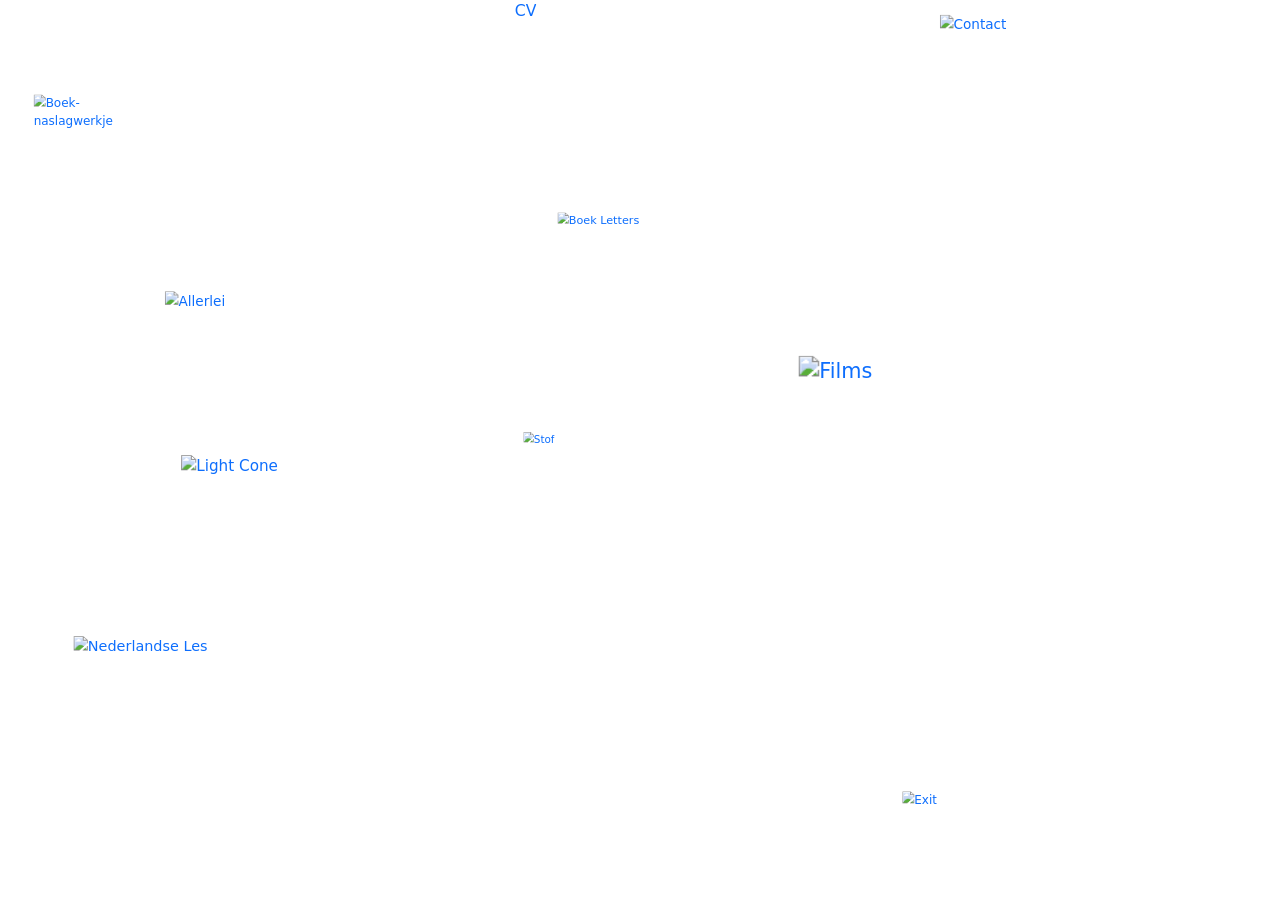
==== index.html @ 31d312ed "Add files via upload" ====
<!DOCTYPE html>
<html lang="en">
  <head>
    <meta charset="UTF-8" />
    <meta name="viewport" content="width=device-width, initial-scale=1.0, user-scalable=no">
    <title>Francien van Everdingen</title>
    <link href="https://cdn.jsdelivr.net/npm/bootstrap@5.3.3/dist/css/bootstrap.min.css" rel="stylesheet">
    <link rel="stylesheet" href="css/style.css" />
  </head>
  <body>
    <div class="floating-links">
      <a href="#" class="node" data-bs-toggle="modal" data-bs-target="#mediaModal" data-type="video" data-src="https://www.youtube-nocookie.com/embed/t-OnJP_u2HI">
        <div class="tooltips arrow-up"><img src="images/Boek-naslagwerkje.png" alt="Boek-naslagwerkje"></div>
      </a>
      <a href="https://lightcone.org/en/filmmaker-793-francien-van-everdingen" target="_blank" class="node" title="light cone">
        <div class="tooltips arrow-right"><img src="images/LightCone.png" alt="Light Cone" title="Light cone"></div>
      </a>
      <a href="https://artoffice.info/kunstenaar/francien-van-everdingen/" class="node" target="_blank">
        <div class="tooltips arrow-down"><img src="images/Allerlei.png" alt="Allerlei"></div>
      </a>
      <a href="https://www.etsy.com/shop/hitchhikehijabi" class="node" target="_blank">
        <div class="tooltips arrow-down"><img src="images/Stof.png" alt="Stof"></div>
      </a>
      <a href="#" class="node" data-bs-toggle="modal" data-bs-target="#mediaModal" data-type="image" data-src="images/contact-emailadres.png">
        <div class="tooltips arrow-down"><img src="images/Contact.png" alt="Contact"></div>
      </a>
      <a href="http://www.lezeren.nl" target="_blank" class="node">
        <div class="tooltips arrow-right"><img src="images/StichtingLezeren.png" alt="Stichting Lezeren"></div>
      </a>
      <a href="https://preply.in/FRANCIEN6NL3194022810" class="node" target="_blank">
        <div class="tooltips arrow-down"><img src="images/Nederlandseles.png" alt="Nederlandse Les"></div>
      </a>
      <a href="#" target="_blank" class="node" title="">
        <div class="tooltips arrow-right"></div>
      </a>
      <a href="#" class="node"  data-bs-toggle="modal" data-bs-target="#mediaModal" data-type="video" data-src="https://www.youtube-nocookie.com/embed/ELwjwDY3hUg">
        <div class="tooltips arrow-up"><img src="images/Boek-letters.png" alt="Boek Letters"></div>
      </a>
      <a href="#Filmografie-Francien-van-Everdingen.pdf" class="node" data-bs-toggle="modal" data-bs-target="#mediaModal" data-type="pdf" data-src="/francien/images/Filmografie-Francien-van-Everdingen.pdf">
        <div class="tooltips arrow-right"><img src="images/Films.png" alt="Films"></div>
      </a>
      <a href="#" class="node" data-bs-toggle="modal" data-bs-target="#mediaModal" data-type="pdf" data-src="/francien/images/CV-Francien-van-Everdingen-website.pdf">
        <div class="tooltips arrow-down"><img src="images/CV.png" alt="CV"></div>
      </a>
      <a href="#" class="node" onclick="closeTab()">
        <div class="tooltips arrow-up"><img src="images/Exit.png" alt="Exit"></div>
      </a>
      <a href="#" class="node"></a>
      <a href="#" class="node"></a>
    </div>
    <div class="mobile-floating-links">
      <a href="#Filmografie-Francien-van-Everdingen.pdf" class="node" data-bs-toggle="modal" data-bs-target="#mediaModal" data-type="pdf" data-src="/francien/images/Filmografie-Francien-van-Everdingen.pdf">
        <div class="tooltips arrow-right"><img src="images/Films.png" alt="Films"></div>
      </a>
      <a href="http://www.lezeren.nl" target="_blank" class="node">
        <div class="tooltips arrow-right"><img src="images/StichtingLezeren.png" alt="Stichting Lezeren"></div>
      </a>
      <a href="https://www.etsy.com/shop/hitchhikehijabi" class="node" target="_blank">
        <div class="tooltips arrow-down"><img src="images/Stof.png" alt="Stof"></div>
      </a>
      <a href="#" class="node" data-bs-toggle="modal" data-bs-target="#mediaModal" data-type="video" data-src="https://www.youtube-nocookie.com/embed/t-OnJP_u2HI">
        <div class="tooltips arrow-up"><img src="images/Boek-naslagwerkje.png" alt="Boek-naslagwerkje"></div>
      </a>
      <a href="#" class="node"></a>
      <a href="https://artoffice.info/kunstenaar/francien-van-everdingen/" target="_blank" class="node">
        <div class="tooltips arrow-down"><img src="images/Allerlei.png" alt="Allerlei"></div>
      </a>
      <a href="https://lightcone.org/en/filmmaker-793-francien-van-everdingen" target="_blank" class="node" title="light cone">
        <div class="tooltips arrow-right"><img src="images/LightCone-m.png" alt="Light Cone" title="Light cone"></div>
      </a>
      <a href="#" class="node" data-bs-toggle="modal" data-bs-target="#mediaModal" data-type="image" data-src="images/contact-emailadres.png">
        <div class="tooltips arrow-down"><img src="images/Contact.png" alt="Contact"></div>
      </a>
      <a href="#" target="_blank" class="node" title="">
        <div class="tooltips arrow-right"></div>
      </a>
      <a href="https://preply.in/FRANCIEN6NL3194022810" class="node" target="_blank">
        <div class="tooltips arrow-down"><img src="images/Nederlandseles.png" alt="Nederlandse Les"></div>
      </a>
      <a href="#" class="node" data-bs-toggle="modal" data-bs-target="#mediaModal" data-type="pdf" data-src="/francien/images/CV-Francien-van-Everdingen-website.pdf">
        <div class="tooltips arrow-down"><img src="images/CV.png" alt="CV"></div>
      </a>
      <a href="#" class="node"  data-bs-toggle="modal" data-bs-target="#mediaModal" data-type="video" data-src="https://www.youtube-nocookie.com/embed/ELwjwDY3hUg">
        <div class="tooltips arrow-up"><img src="images/Boek-letters.png" alt="Boek Letters"></div>
      </a>
      <a href="#" class="node" onclick="closeTab()">
        <div class="tooltips arrow-up"><img src="images/Exit.png" alt="Exit"></div>
      </a>
      <!--  
        <a href="#" class="node"></a>
             -->
    </div>
    <!-- Media Modal -->
    <div class="modal fade modal-dark" id="mediaModal" tabindex="-1">
      <div class="modal-dialog modal-dialog-centered modal-xl">
        <div class="modal-content">
          <div class="modal-body p-0">
            <!-- YouTube Video -->
            <div id="videoContainer" class="ratio ratio-16x9 d-none">
              <iframe id="youtubeVideo" width="560" height="315" src="" title="YouTube video player" frameborder="0" allow="accelerometer; autoplay; clipboard-write; encrypted-media; gyroscope; picture-in-picture; web-share" referrerpolicy="no-referrer-when-downgrade" allowfullscreen></iframe>
            </div>
            <!-- PDF Viewer -->
            <div id="pdfContainer" class="d-none">
              <canvas id="pdfCanvas" style="width:100%; max-height:80vh;"></canvas>
            </div>
            <!-- Image Viewer -->
            <div id="imageContainer" class="d-none text-center p-2">
              <img id="modalImage" src="" alt="Image" style="max-width:100%; max-height:80vh;" />
            </div>
          </div>
          <button type="button" class="btn-close btn-close-white position-absolute top-0 end-0 m-2" data-bs-dismiss="modal" aria-label="Close"></button>
        </div>
      </div>
    </div>
    <script src="https://cdnjs.cloudflare.com/ajax/libs/pdf.js/3.11.174/pdf.min.js"></script>
    <script src="https://cdnjs.cloudflare.com/ajax/libs/pdf.js/3.11.174/pdf.worker.min.js"></script>
    <script src="https://code.jquery.com/jquery-3.7.1.min.js"></script>
    <script src="https://cdn.jsdelivr.net/npm/bootstrap@5.3.3/dist/js/bootstrap.bundle.min.js"></script>
    <script src="js/script.js"></script>
  </body>
</html>
---- css/style.css ----
* {
  margin: 0;
  padding: 0;
  box-sizing: border-box;
}

.floating-links {
  position: fixed;
  inset: 0;
  overflow: hidden;
}

.floating-links::before {
  content: "";
  position: absolute;
  inset: -10%;
  background: url("../images/bg.jpg") center / cover no-repeat;
  z-index: 0;
  animation: bgFloat 10s ease-in-out infinite;
}

@keyframes bgFloat {
  0% {
    transform: translate(0, 0) scale(1);
  }

  25% {
    transform: translate(-2px, 2px) scale(1);
  }

  50% {
    transform: translate(2px, -2px) scale(1.01);
  }

  75% {
    transform: translate(-2px, -2px) scale(1);
  }

  100% {
    transform: translate(0, 0) scale(1);
  }
}

@keyframes float {
  0% {
    transform: translate(0, 0) rotate(0deg);
  }

  25% {
    transform: translate(-2px, 2px) rotate(90deg);
  }

  50% {
    transform: translate(2px, -2px) rotate(180deg);
  }

  75% {
    transform: translate(-2px, -2px) rotate(270deg);
  }

  100% {
    transform: translate(0, 0) rotate(360deg);
  }
}

.node {
  position: absolute;
  width: var(--size);
  height: var(--size);
  cursor: pointer;
  z-index: 2;
  transform: translate(-50%, -50%);
}

.node::before {
  content: "";
  position: absolute;
  inset: 0;
  border-radius: 50%;
  background-size: cover;
  background-position: center;
  /* animation: float ease-in-out  infinite; */
  animation: float 60s cubic-bezier(0.42, 0, 0.58, 1) infinite;
  animation-duration: var(--dur);
  animation-delay: var(--delay);
}

.node:nth-child(1) {
  --size: 75px;
  --dur: 138s;
  --delay: -4s;
  left: 8%;
  top: 9%;
}

.node:nth-child(2) {
  --size: 65px;
  --dur: 152s;
  --delay: -12s;
  left: 35%;
  top: 73%;
}

.node:nth-child(3) {
  --size: 59px;
  --dur: 129s;
  --delay: -7s;
  left: 31%;
  top: 34%;
}

.node:nth-child(4) {
  --size: 52px;
  --dur: 144s;
  --delay: -21s;
  left: 46%;
  top: 54%;
}

.node:nth-child(5) {
  --size: 90px;
  --dur: 161s;
  --delay: -2s;
  left: 93%;
  top: 7%;
}

.node:nth-child(6) {
  --size: 105px;
  --dur: 133s;
  --delay: -15s;
  left: 9%;
  top: 62%;
}

.node:nth-child(7) {
  --size: 60px;
  --dur: 148s;
  --delay: -9s;
  left: 35%;
  top: 87%;
}

.node:nth-child(8) {
  --size: 61px;
  --dur: 141s;
  --delay: -18s;
  left: 82%;
  top: 73%;
}

.node:nth-child(9) {
  --size: 72px;
  --dur: 157s;
  --delay: -25s;
  left: 59%;
  top: 51%;
}

.node:nth-child(10) {
  --size: 70px;
  --dur: 132s;
  --delay: -6s;
  left: 73%;
  top: 34%;
}

.node:nth-child(11) {
  --size: 125px;
  --dur: 232s;
  --delay: -6s;
  left: 37%;
  top: 27%;
}

.node:nth-child(12) {
  --size: 75px;
  --dur: 132s;
  --delay: -6s;
  left: 89%;
  top: 100%;
}

.node:nth-child(13) {
  --size: 37px;
  --dur: 132s;
  --delay: -6s;
  left: 58%;
  top: 13%;
}

.node:nth-child(14) {
  --size: 49px;
  --dur: 132s;
  --delay: -6s;
  left: 62%;
  top: 90%;
}

.node:nth-child(1)::before {
  background-image: url("../images/reddot-01.png");
}

.node:nth-child(2)::before {
  background-image: url("../images/reddot-02.png");
}

.node:nth-child(3)::before {
  background-image: url("../images/reddot-03.png");
}

.node:nth-child(4)::before {
  background-image: url("../images/reddot-04.png");
}

.node:nth-child(5)::before {
  background-image: url("../images/reddot-04.png");
}

.node:nth-child(6)::before {
  background-image: url("../images/reddot-05.png");
}

.node:nth-child(7)::before {
  background-image: url("../images/reddot-06.png");
}

.node:nth-child(8)::before {
  background-image: url("../images/reddot-07.png");
}

.node:nth-child(9)::before {
  background-image: url("../images/reddot-08.png");
}

.node:nth-child(10)::before {
  background-image: url("../images/reddot-09.png");
}

.node:nth-child(11)::before {
  background-image: url("../images/reddot-10.png");
}

.node:nth-child(12)::before {
  background-image: url("../images/reddot-10.png");
}

.node:nth-child(13)::before {
  background-image: url("../images/reddot-11.png");
}

.node:nth-child(14)::before {
  background-image: url("../images/reddot-15.png");
}

.tooltips {
  position: absolute;
  transform: scale(0.85);
  transition: all 0.2s ease;
  z-index: 3;
}

.node:hover .tooltips {
  opacity: 1;
  transform: scale(0.87);
}

.floating-links a.node:nth-child(1) .tooltips {
  top: 45px;
  left: -46px;
  transform: scale(0.75);
}

.floating-links a.node:nth-child(2) .tooltips {
    top: -171px;
    left: -237px;
    transform: scale(0.95);
}

.floating-links a.node:nth-child(3) .tooltips {
  top: 12px;
  left: -208px;
  transform: scale(0.85);
}

.floating-links a.node:nth-child(4) .tooltips {
  top: -33px;
  left: -48px;
  transform: scale(0.65);
}

.floating-links a.node:nth-child(5) .tooltips {
  top: -6px;
  left: -211px;
}

.floating-links a.node:nth-child(6) .tooltips {
  top: 9px;
  left: -186px;
  transform: scale(0.55);
}

.floating-links a.node:nth-child(7) .tooltips {
  top: -119px;
  left: -352px;
  transform: scale(0.90);
}

.floating-links a.node:nth-child(8) .tooltips {
  top: -189px;
  left: -173px;
  transform: scale(0.70);
  rotate: 22deg;
}

.floating-links a.node:nth-child(9) .tooltips {
  top: -215px;
  left: -179px;
  transform: scale(0.70);
}

.floating-links a.node:nth-child(10) .tooltips {
  top: 87px;
  left: -92px;
  transform: scale(1.3);
}

.floating-links a.node:nth-child(11) .tooltips {
  top: -197px;
  left: 103px;
  transform: scale(0.98);
}

.floating-links a.node:nth-child(12) .tooltips {
  top: -75px;
  left: -205px;
  transform: scale(0.75);
}

.node,
.tooltips {
  pointer-events: auto;
}

.floating-links::before {
  pointer-events: none;
}

#pdfFile {
  width: 100%;
  height: 80vh;
  border: none;
}


.btn-close-white {
  filter: invert(1) grayscale(100%) brightness(200%);
  z-index: 9999;
}

.modal-dark .modal-content {
  background-color: #222;
  color: #fff;
}

.modal-dark .btn-close {
  filter: invert(1);
}

#pdfContainer {
  max-height: 80vh;
  overflow-y: auto;
  background: #111;
  padding: 10px;
}

#pdfContainer canvas {
  display: block;
  margin: 0 auto 20px auto;
  width: 100%;
  height: 100%;
}

.mobile-floating-links {
  display: none;
}

@media (max-width: 767px) {

  body {
    overflow-x: hidden;
  }

  .mobile-floating-links::before {
    content: "";
    position: absolute;
    inset: -10%;
    background: url(../images/mobile-bg.jpg) center / contain no-repeat;
    background-size: cover;
    z-index: 0;
    animation: bgFloat 10s ease-in-out infinite;
    min-height: 250vh;

  }

  .floating-links {
    display: none;
  }

  .mobile-floating-links {
    display: block;

  }

  .node:nth-child(1) {
    --size: 75px;
    --dur: 138s;
    --delay: -4s;
    left: 29%;
    top: 0%;
  }

  .node:nth-child(2) {
    --size: 103px;
    --dur: 152s;
    --delay: -12s;
    left: 85%;
    top: 7%;
  }

  .node:nth-child(3) {
    --size: 60px;
    --dur: 152s;
    --delay: -12s;
    left: 27%;
    top: 23%;
  }

  .node:nth-child(4) {
    --size: 94px;
    --dur: 152s;
    --delay: -12s;
    left: 54%;
    top: 48%;
    z-index: 1;
  }

  .node:nth-child(5) {
    --size: 125px;
    --dur: 152s;
    --delay: -12s;
    left: 25%;
    top: 62%;
  }

  .node:nth-child(6) {
    --size: 43px;
    --dur: 133s;
    --delay: -15s;
    left: 90%;
    top: 94%;
  }

  .node:nth-child(7) {
    --size: 76px;
    --dur: 152s;
    --delay: -12s;
    left: 23%;
    top: 95%;
  }


  .node:nth-child(8) {
    --size: 110px;
    --dur: 141s;
    --delay: -18s;
    left: 70%;
    top: 113%;

  }

  .node:nth-child(9) {
    --size: 65px;
    --dur: 157s;
    --delay: -25s;
    left: 28%;
    top: 135%;
  }

  .node:nth-child(10) {
    --size: 185px;
    --dur: 132s;
    --delay: -6s;
    left: 95%;
    top: 156%;
  }

  .node:nth-child(11) {
    --size: 65px;
    --dur: 132s;
    --delay: -6s;
    left: 34%;
    top: 181%;
  }

  .node:nth-child(12) {
    --size: 79px;
    --dur: 132s;
    --delay: -6s;
    left: 92%;
    top: 192%;
  }

  .node:nth-child(13) {
    --size: 67px;
    --dur: 132s;
    --delay: -6s;
    left: 76%;
    top: 234%;
  }

  .mobile-floating-links a.node:nth-child(1) .tooltips {
    top: 45px;
    left: -46px;
    transform: scale(0.75);
  }

  .mobile-floating-links a.node:nth-child(2) .tooltips {
    top: -46px;
    left: -174px;
    transform: scale(0.35);
  }

  .mobile-floating-links a.node:nth-child(3) .tooltips {
    top: -75px;
    left: -81px;
    transform: scale(0.45);
  }

  .mobile-floating-links a.node:nth-child(4) .tooltips {
    top: 38px;
    left: -29px;
    transform: scale(0.75);
  }

  .mobile-floating-links a.node:nth-child(5) .tooltips {
    top: 45px;
    left: -24px;
    transform: scale(0.55);
  }

  .mobile-floating-links a.node:nth-child(6) .tooltips {
    top: -25px;
    left: -174px;
    transform: scale(0.55);
  }

  .mobile-floating-links a.node:nth-child(7) .tooltips {
    top: -150px;
    left: -53px;
    transform: scale(0.85);
  }

  .mobile-floating-links a.node:nth-child(8) .tooltips {
    top: 7px;
    left: -219px;
    transform: scale(0.85);
  }

  .mobile-floating-links a.node:nth-child(9) .tooltips {
    top: -155px;
    left: -149px;
    transform: scale(0.50);
    rotate: 18deg;
  }

  .mobile-floating-links a.node:nth-child(10) .tooltips {
    top: -72px;
    left: -302px;
    transform: scale(0.90);
  }

  .mobile-floating-links a.node:nth-child(11) .tooltips {
    top: -190px;
    left: 49px;
    transform: scale(0.70);
  }

  .mobile-floating-links a.node:nth-child(12) .tooltips {
    top: -207px;
    left: -140px;
    transform: scale(0.55);
  }

  .mobile-floating-links a.node:nth-child(13) .tooltips {
    top: -67px;
    left: -201px;
    transform: scale(0.65);
  }


}
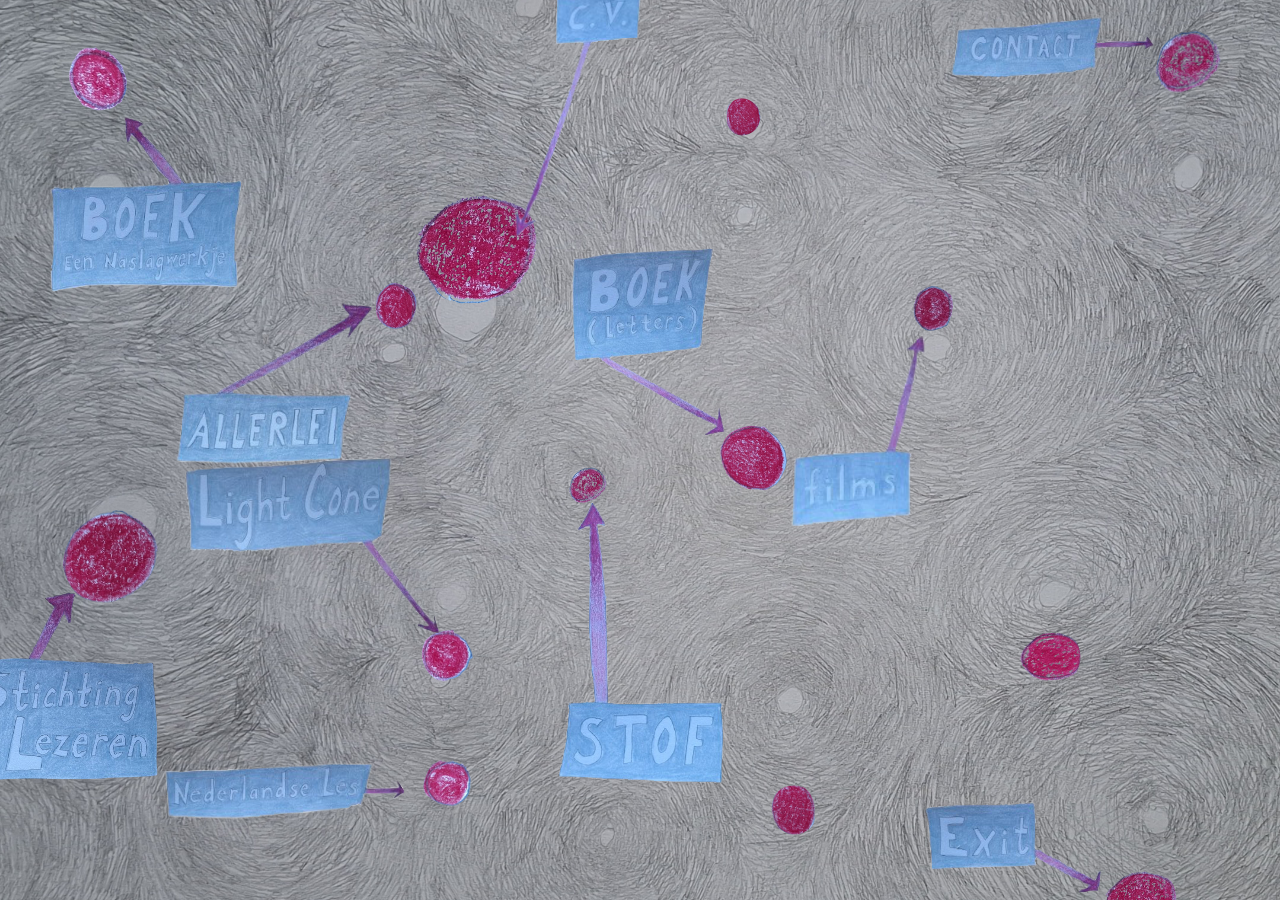
==== commit c8562ba4: "Fix HTML" ====
--- a/index.html
+++ b/index.html
@@ -45,6 +45,11 @@
       <a href="#" class="node" onclick="closeTab()">
         <div class="tooltips arrow-up"><img src="images/Exit.png" alt="Exit"></div>
       </a>
+      <a href="#" class="node"></a>
+      <a href="#" class="node"></a>
+      <a href="#" class="node"></a>
+      <a href="#" class="node"></a>
+      <a href="#" class="node"></a>
       <a href="#" class="node"></a>
       <a href="#" class="node"></a>
     </div>
@@ -118,4 +123,4 @@
     <script src="https://cdn.jsdelivr.net/npm/bootstrap@5.3.3/dist/js/bootstrap.bundle.min.js"></script>
     <script src="js/script.js"></script>
   </body>
-</html>+</html>
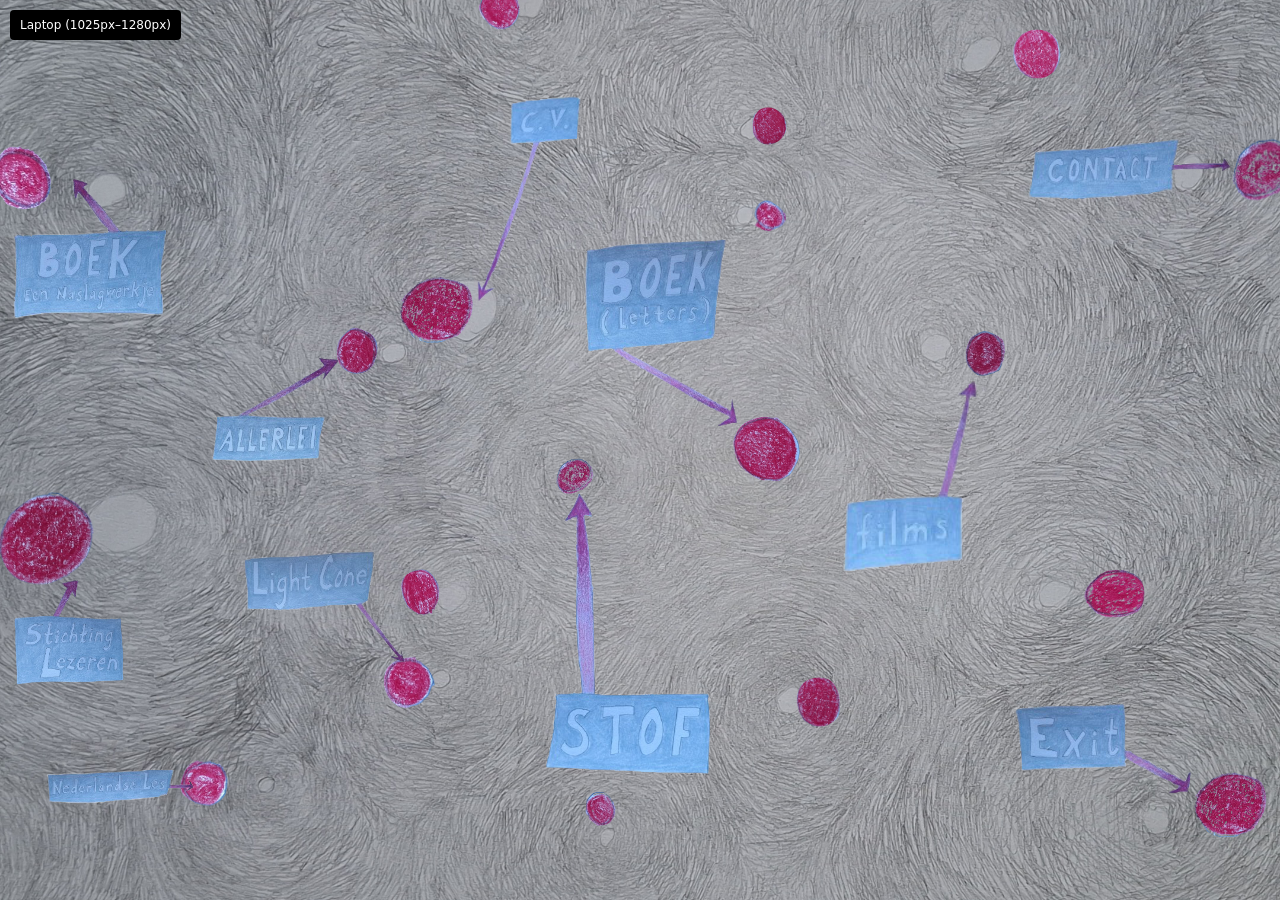
==== commit 93cda141: "Fixed URLs" ====
--- a/index.html
+++ b/index.html
@@ -36,10 +36,10 @@
       <a href="#" class="node"  data-bs-toggle="modal" data-bs-target="#mediaModal" data-type="video" data-src="https://www.youtube-nocookie.com/embed/ELwjwDY3hUg">
         <div class="tooltips arrow-up"><img src="images/Boek-letters.png" alt="Boek Letters"></div>
       </a>
-      <a href="#Filmografie-Francien-van-Everdingen.pdf" class="node" data-bs-toggle="modal" data-bs-target="#mediaModal" data-type="pdf" data-src="/francien/images/Filmografie-Francien-van-Everdingen.pdf">
+      <a href="#Filmografie-Francien-van-Everdingen.pdf" class="node" data-bs-toggle="modal" data-bs-target="#mediaModal" data-type="pdf" data-src="/images/Filmografie-Francien-van-Everdingen.pdf">
         <div class="tooltips arrow-right"><img src="images/Films.png" alt="Films"></div>
       </a>
-      <a href="#" class="node" data-bs-toggle="modal" data-bs-target="#mediaModal" data-type="pdf" data-src="/francien/images/CV-Francien-van-Everdingen-website.pdf">
+      <a href="#" class="node" data-bs-toggle="modal" data-bs-target="#mediaModal" data-type="pdf" data-src="/images/CV-Francien-van-Everdingen-website.pdf">
         <div class="tooltips arrow-down"><img src="images/CV.png" alt="CV"></div>
       </a>
       <a href="#" class="node" onclick="closeTab()">
@@ -54,7 +54,7 @@
       <a href="#" class="node"></a>
     </div>
     <div class="mobile-floating-links">
-      <a href="#Filmografie-Francien-van-Everdingen.pdf" class="node" data-bs-toggle="modal" data-bs-target="#mediaModal" data-type="pdf" data-src="/francien/images/Filmografie-Francien-van-Everdingen.pdf">
+      <a href="#Filmografie-Francien-van-Everdingen.pdf" class="node" data-bs-toggle="modal" data-bs-target="#mediaModal" data-type="pdf" data-src="/images/Filmografie-Francien-van-Everdingen.pdf">
         <div class="tooltips arrow-right"><img src="images/Films.png" alt="Films"></div>
       </a>
       <a href="http://www.lezeren.nl" target="_blank" class="node">
@@ -82,7 +82,7 @@
       <a href="https://preply.in/FRANCIEN6NL3194022810" class="node" target="_blank">
         <div class="tooltips arrow-down"><img src="images/Nederlandseles.png" alt="Nederlandse Les"></div>
       </a>
-      <a href="#" class="node" data-bs-toggle="modal" data-bs-target="#mediaModal" data-type="pdf" data-src="/francien/images/CV-Francien-van-Everdingen-website.pdf">
+      <a href="#" class="node" data-bs-toggle="modal" data-bs-target="#mediaModal" data-type="pdf" data-src="/images/CV-Francien-van-Everdingen-website.pdf">
         <div class="tooltips arrow-down"><img src="images/CV.png" alt="CV"></div>
       </a>
       <a href="#" class="node"  data-bs-toggle="modal" data-bs-target="#mediaModal" data-type="video" data-src="https://www.youtube-nocookie.com/embed/ELwjwDY3hUg">
@@ -124,3 +124,4 @@
     <script src="js/script.js"></script>
   </body>
 </html>
+
--- a/css/style.css
+++ b/css/style.css
@@ -85,117 +85,7 @@
   animation-delay: var(--delay);
 }
 
-.node:nth-child(1) {
-  --size: 75px;
-  --dur: 138s;
-  --delay: -4s;
-  left: 8%;
-  top: 9%;
-}
-
-.node:nth-child(2) {
-  --size: 65px;
-  --dur: 152s;
-  --delay: -12s;
-  left: 35%;
-  top: 73%;
-}
-
-.node:nth-child(3) {
-  --size: 59px;
-  --dur: 129s;
-  --delay: -7s;
-  left: 31%;
-  top: 34%;
-}
-
-.node:nth-child(4) {
-  --size: 52px;
-  --dur: 144s;
-  --delay: -21s;
-  left: 46%;
-  top: 54%;
-}
-
-.node:nth-child(5) {
-  --size: 90px;
-  --dur: 161s;
-  --delay: -2s;
-  left: 93%;
-  top: 7%;
-}
-
-.node:nth-child(6) {
-  --size: 105px;
-  --dur: 133s;
-  --delay: -15s;
-  left: 9%;
-  top: 62%;
-}
-
-.node:nth-child(7) {
-  --size: 60px;
-  --dur: 148s;
-  --delay: -9s;
-  left: 35%;
-  top: 87%;
-}
-
-.node:nth-child(8) {
-  --size: 61px;
-  --dur: 141s;
-  --delay: -18s;
-  left: 82%;
-  top: 73%;
-}
-
-.node:nth-child(9) {
-  --size: 72px;
-  --dur: 157s;
-  --delay: -25s;
-  left: 59%;
-  top: 51%;
-}
-
-.node:nth-child(10) {
-  --size: 70px;
-  --dur: 132s;
-  --delay: -6s;
-  left: 73%;
-  top: 34%;
-}
-
-.node:nth-child(11) {
-  --size: 125px;
-  --dur: 232s;
-  --delay: -6s;
-  left: 37%;
-  top: 27%;
-}
-
-.node:nth-child(12) {
-  --size: 75px;
-  --dur: 132s;
-  --delay: -6s;
-  left: 89%;
-  top: 100%;
-}
-
-.node:nth-child(13) {
-  --size: 37px;
-  --dur: 132s;
-  --delay: -6s;
-  left: 58%;
-  top: 13%;
-}
-
-.node:nth-child(14) {
-  --size: 49px;
-  --dur: 132s;
-  --delay: -6s;
-  left: 62%;
-  top: 90%;
-}
+
 
 .node:nth-child(1)::before {
   background-image: url("../images/reddot-01.png");
@@ -251,6 +141,22 @@
 
 .node:nth-child(14)::before {
   background-image: url("../images/reddot-15.png");
+}
+.node:nth-child(15)::before {
+  background-image: url("../images/reddot-16.png");
+}
+.node:nth-child(16)::before {
+  background-image: url("../images/reddot-17.png");
+}
+
+.node:nth-child(17)::before {
+  background-image: url("../images/reddot-18.png");
+}
+.node:nth-child(18)::before {
+  background-image: url("../images/reddot-19.png");
+}
+.node:nth-child(19)::before {
+  background-image: url("../images/reddot-20.png");
 }
 
 .tooltips {
@@ -265,78 +171,6 @@
   transform: scale(0.87);
 }
 
-.floating-links a.node:nth-child(1) .tooltips {
-  top: 45px;
-  left: -46px;
-  transform: scale(0.75);
-}
-
-.floating-links a.node:nth-child(2) .tooltips {
-    top: -171px;
-    left: -237px;
-    transform: scale(0.95);
-}
-
-.floating-links a.node:nth-child(3) .tooltips {
-  top: 12px;
-  left: -208px;
-  transform: scale(0.85);
-}
-
-.floating-links a.node:nth-child(4) .tooltips {
-  top: -33px;
-  left: -48px;
-  transform: scale(0.65);
-}
-
-.floating-links a.node:nth-child(5) .tooltips {
-  top: -6px;
-  left: -211px;
-}
-
-.floating-links a.node:nth-child(6) .tooltips {
-  top: 9px;
-  left: -186px;
-  transform: scale(0.55);
-}
-
-.floating-links a.node:nth-child(7) .tooltips {
-  top: -119px;
-  left: -352px;
-  transform: scale(0.90);
-}
-
-.floating-links a.node:nth-child(8) .tooltips {
-  top: -189px;
-  left: -173px;
-  transform: scale(0.70);
-  rotate: 22deg;
-}
-
-.floating-links a.node:nth-child(9) .tooltips {
-  top: -215px;
-  left: -179px;
-  transform: scale(0.70);
-}
-
-.floating-links a.node:nth-child(10) .tooltips {
-  top: 87px;
-  left: -92px;
-  transform: scale(1.3);
-}
-
-.floating-links a.node:nth-child(11) .tooltips {
-  top: -197px;
-  left: 103px;
-  transform: scale(0.98);
-}
-
-.floating-links a.node:nth-child(12) .tooltips {
-  top: -75px;
-  left: -205px;
-  transform: scale(0.75);
-}
-
 .node,
 .tooltips {
   pointer-events: auto;
@@ -385,7 +219,7 @@
   display: none;
 }
 
-@media (max-width: 767px) {
+/*@media (max-width: 767px) {
 
   body {
     overflow-x: hidden;
@@ -599,4 +433,1494 @@
   }
 
 
-}+}*/
+
+body::before {
+  position: fixed;
+  top: 10px;
+  left: 10px;
+  padding: 6px 10px;
+  background: black;
+  color: white;
+  font-size: 12px;
+  z-index: 9999;
+  border-radius: 4px;
+}
+
+/* Small phones */
+@media (max-width: 319px) {
+  body::before {
+    content: "Small Phones (<319px)";
+  }
+
+  body {
+    overflow-x: hidden;
+  }
+
+  .mobile-floating-links::before {
+    content: "";
+    position: absolute;
+    inset: -10%;
+    background: url(../images/mobile-bg.jpg) center / contain no-repeat;
+    background-size: cover;
+    z-index: 0;
+    animation: bgFloat 10s ease-in-out infinite;
+    min-height: 250vh;
+
+  }
+
+  .floating-links {
+    display: none;
+  }
+
+  .mobile-floating-links {
+    display: block;
+
+  }
+
+  .node:nth-child(1) {
+    --size: 75px;
+    --dur: 138s;
+    --delay: -4s;
+    left: 29%;
+    top: 0%;
+  }
+
+  .node:nth-child(2) {
+    --size: 103px;
+    --dur: 152s;
+    --delay: -12s;
+    left: 96%;
+    top: 8%;
+  }
+
+  .node:nth-child(3) {
+    --size: 60px;
+    --dur: 152s;
+    --delay: -12s;
+    left: 23%;
+    top: 23%;
+  }
+
+  .node:nth-child(4) {
+    --size: 94px;
+    --dur: 152s;
+    --delay: -12s;
+    left: 54%;
+    top: 48%;
+    z-index: 1;
+  }
+
+  .node:nth-child(5) {
+    --size: 125px;
+    --dur: 152s;
+    --delay: -12s;
+    left: 18%;
+    top: 62%;
+  }
+
+  .node:nth-child(6) {
+    --size: 43px;
+    --dur: 133s;
+    --delay: -15s;
+    left: 96%;
+    top: 94%;
+  }
+
+  .node:nth-child(7) {
+    --size: 76px;
+    --dur: 152s;
+    --delay: -12s;
+    left: 18%;
+    top: 95%;
+  }
+
+
+  .node:nth-child(8) {
+    --size: 90px;
+    --dur: 141s;
+    --delay: -18s;
+    left: 75%;
+    top: 113%;
+
+  }
+
+  .node:nth-child(9) {
+    --size: 65px;
+    --dur: 157s;
+    --delay: -25s;
+    left: 27%;
+    top: 135%;
+  }
+
+  .node:nth-child(10) {
+    --size: 175px;
+    --dur: 132s;
+    --delay: -6s;
+    left: 100%;
+    top: 156%;
+  }
+
+  .node:nth-child(11) {
+    --size: 65px;
+    --dur: 132s;
+    --delay: -6s;
+    left: 34%;
+    top: 181%;
+  }
+
+  .node:nth-child(12) {
+    --size: 70px;
+    --dur: 132s;
+    --delay: -6s;
+    left: 100%;
+    top: 191%;
+  }
+
+  .node:nth-child(13) {
+    --size: 67px;
+    --dur: 132s;
+    --delay: -6s;
+    left: 82%;
+    top: 234%;
+  }
+
+  .mobile-floating-links a.node:nth-child(1) .tooltips {
+    top: 45px;
+    left: -46px;
+    transform: scale(0.75);
+  }
+
+  .mobile-floating-links a.node:nth-child(2) .tooltips {
+    top: -46px;
+    left: -184px;
+    transform: scale(0.35);
+  }
+
+  .mobile-floating-links a.node:nth-child(3) .tooltips {
+    top: -85px;
+    left: -87px;
+    transform: scale(0.40);
+  }
+
+  .mobile-floating-links a.node:nth-child(4) .tooltips {
+    top: 18px;
+    left: -29px;
+    transform: scale(0.55);
+  }
+
+  .mobile-floating-links a.node:nth-child(5) .tooltips {
+    top: 45px;
+    left: -24px;
+    transform: scale(0.55);
+  }
+
+  .mobile-floating-links a.node:nth-child(6) .tooltips {
+    top: -25px;
+    left: -174px;
+    transform: scale(0.55);
+  }
+
+  .mobile-floating-links a.node:nth-child(7) .tooltips {
+    top: -130px;
+    left: -53px;
+    transform: scale(0.70);
+  }
+
+  .mobile-floating-links a.node:nth-child(8) .tooltips {
+    top: 7px;
+    left: -200px;
+    transform: scale(0.75);
+  }
+
+  .mobile-floating-links a.node:nth-child(9) .tooltips {
+    top: -155px;
+    left: -149px;
+    transform: scale(0.50);
+    rotate: 18deg;
+  }
+
+  .mobile-floating-links a.node:nth-child(10) .tooltips {
+    top: -72px;
+    left: -302px;
+    transform: scale(0.90);
+  }
+
+  .mobile-floating-links a.node:nth-child(11) .tooltips {
+    top: -180px;
+    left: 30px;
+    transform: scale(0.60);
+  }
+
+  .mobile-floating-links a.node:nth-child(12) .tooltips {
+    top: -195px;
+    left: -140px;
+    transform: scale(0.50);
+  }
+
+  .mobile-floating-links a.node:nth-child(13) .tooltips {
+    top: -67px;
+    left: -201px;
+    transform: scale(0.65);
+  }
+}
+
+/* Smartphones portrait */
+@media (min-width: 320px) and (max-width: 480px) {
+  body::before {
+    content: "Smartphone Portrait (320px–480px)";
+  }
+  body {
+    overflow-x: hidden;
+  }
+
+  .mobile-floating-links::before {
+    content: "";
+    position: absolute;
+    inset: -10%;
+    background: url(../images/mobile-bg.jpg) center / contain no-repeat;
+    background-size: cover;
+    z-index: 0;
+    animation: bgFloat 10s ease-in-out infinite;
+    min-height: 250vh;
+
+  }
+
+  .floating-links {
+    display: none;
+  }
+
+  .mobile-floating-links {
+    display: block;
+
+  }
+
+  .node:nth-child(1) {
+    --size: 75px;
+    --dur: 138s;
+    --delay: -4s;
+    left: 29%;
+    top: 0%;
+  }
+
+  .node:nth-child(2) {
+    --size: 103px;
+    --dur: 152s;
+    --delay: -12s;
+    left: 89%;
+    top: 7%;
+  }
+
+  .node:nth-child(3) {
+    --size: 60px;
+    --dur: 152s;
+    --delay: -12s;
+    left: 20%;
+    top: 23%;
+  }
+
+  .node:nth-child(4) {
+    --size: 94px;
+    --dur: 152s;
+    --delay: -12s;
+    left: 54%;
+    top: 48%;
+    z-index: 1;
+  }
+
+  .node:nth-child(5) {
+    --size: 125px;
+    --dur: 152s;
+    --delay: -12s;
+    left: 20%;
+    top: 62%;
+  }
+
+  .node:nth-child(6) {
+    --size: 43px;
+    --dur: 133s;
+    --delay: -15s;
+    left: 95%;
+    top: 94%;
+  }
+
+  .node:nth-child(7) {
+    --size: 76px;
+    --dur: 152s;
+    --delay: -12s;
+    left: 18%;
+    top: 95%;
+  }
+
+
+  .node:nth-child(8) {
+    --size: 90px;
+    --dur: 141s;
+    --delay: -18s;
+    left: 74%;
+    top: 113%;
+
+  }
+
+  .node:nth-child(9) {
+    --size: 65px;
+    --dur: 157s;
+    --delay: -25s;
+    left: 25%;
+    top: 135%;
+  }
+
+  .node:nth-child(10) {
+    --size: 185px;
+    --dur: 132s;
+    --delay: -6s;
+    left: 95%;
+    top: 156%;
+  }
+
+  .node:nth-child(11) {
+    --size: 65px;
+    --dur: 132s;
+    --delay: -6s;
+    left: 34%;
+    top: 181%;
+  }
+
+  .node:nth-child(12) {
+    --size: 79px;
+    --dur: 132s;
+    --delay: -6s;
+    left: 96%;
+    top: 191%;
+  }
+
+  .node:nth-child(13) {
+    --size: 67px;
+    --dur: 132s;
+    --delay: -6s;
+    left: 81%;
+    top: 234%;
+  }
+
+  .mobile-floating-links a.node:nth-child(1) .tooltips {
+    top: 45px;
+    left: -46px;
+    transform: scale(0.75);
+  }
+
+  .mobile-floating-links a.node:nth-child(2) .tooltips {
+    top: -46px;
+    left: -174px;
+    transform: scale(0.35);
+  }
+
+  .mobile-floating-links a.node:nth-child(3) .tooltips {
+    top: -80px;
+    left: -85px;
+    transform: scale(0.40);
+  }
+
+  .mobile-floating-links a.node:nth-child(4) .tooltips {
+    top: 0px;
+        left: -29px;
+        transform: scale(0.60);
+  }
+
+  .mobile-floating-links a.node:nth-child(5) .tooltips {
+    top: 45px;
+    left: -24px;
+    transform: scale(0.55);
+  }
+
+  .mobile-floating-links a.node:nth-child(6) .tooltips {
+    top: -25px;
+    left: -174px;
+    transform: scale(0.55);
+  }
+
+  .mobile-floating-links a.node:nth-child(7) .tooltips {
+    top: -130px;
+    left: -60px;
+    transform: scale(0.65);
+  }
+
+  .mobile-floating-links a.node:nth-child(8) .tooltips {
+    top: 7px;
+    left: -200px;
+    transform: scale(0.75);
+  }
+
+  .mobile-floating-links a.node:nth-child(9) .tooltips {
+    top: -155px;
+    left: -149px;
+    transform: scale(0.50);
+    rotate: 18deg;
+  }
+
+  .mobile-floating-links a.node:nth-child(10) .tooltips {
+    top: -72px;
+    left: -302px;
+    transform: scale(0.90);
+  }
+
+  .mobile-floating-links a.node:nth-child(11) .tooltips {
+    top: -197px;
+    left: 8px;
+    transform: scale(0.60);
+  }
+
+  .mobile-floating-links a.node:nth-child(12) .tooltips {
+    top: -190px;
+    left: -140px;
+    transform: scale(0.50);
+  }
+
+  .mobile-floating-links a.node:nth-child(13) .tooltips {
+    top: -67px;
+    left: -201px;
+    transform: scale(0.65);
+  }
+}
+
+/* Smartphones landscape */
+@media (min-width: 481px) and (max-width: 767px) {
+  body::before {
+    content: "Smartphone Landscape (481px–767px)";
+  }
+}
+
+/* Tablets portrait */
+@media (min-width: 768px) and (max-width: 1024px) and (orientation: portrait) {
+  body::before {
+    content: "Tablet Portrait (768px–1024px)";
+  }
+
+  .node:nth-child(1) {
+  --size: 75px;
+  --dur: 138s;
+  --delay: -4s;
+  left: 8%;
+  top: 9%;
+}
+
+.node:nth-child(2) {
+  --size: 65px;
+  --dur: 152s;
+  --delay: -12s;
+  left: 35%;
+  top: 73%;
+}
+
+.node:nth-child(3) {
+  --size: 59px;
+  --dur: 129s;
+  --delay: -7s;
+  left: 31%;
+  top: 34%;
+}
+
+.node:nth-child(4) {
+  --size: 52px;
+  --dur: 144s;
+  --delay: -21s;
+  left: 46%;
+  top: 54%;
+}
+
+.node:nth-child(5) {
+  --size: 90px;
+  --dur: 161s;
+  --delay: -2s;
+  left: 93%;
+  top: 7%;
+}
+
+.node:nth-child(6) {
+  --size: 105px;
+  --dur: 133s;
+  --delay: -15s;
+  left: 9%;
+  top: 62%;
+}
+
+.node:nth-child(7) {
+  --size: 60px;
+  --dur: 148s;
+  --delay: -9s;
+  left: 35%;
+  top: 87%;
+}
+
+.node:nth-child(8) {
+  --size: 61px;
+  --dur: 141s;
+  --delay: -18s;
+  left: 82%;
+  top: 73%;
+}
+
+.node:nth-child(9) {
+  --size: 72px;
+  --dur: 157s;
+  --delay: -25s;
+  left: 59%;
+  top: 51%;
+}
+
+.node:nth-child(10) {
+  --size: 70px;
+  --dur: 132s;
+  --delay: -6s;
+  left: 73%;
+  top: 34%;
+}
+
+.node:nth-child(11) {
+  --size: 125px;
+  --dur: 232s;
+  --delay: -6s;
+  left: 37%;
+  top: 27%;
+}
+
+.node:nth-child(12) {
+  --size: 75px;
+  --dur: 132s;
+  --delay: -6s;
+  left: 89%;
+  top: 100%;
+}
+
+.node:nth-child(13) {
+  --size: 37px;
+  --dur: 132s;
+  --delay: -6s;
+  left: 58%;
+  top: 13%;
+}
+
+.node:nth-child(14) {
+  --size: 49px;
+  --dur: 132s;
+  --delay: -6s;
+  left: 62%;
+  top: 90%;
+}
+
+.floating-links a.node:nth-child(1) .tooltips {
+  top: 45px;
+  left: -46px;
+  transform: scale(0.75);
+}
+
+.floating-links a.node:nth-child(2) .tooltips {
+    top: -171px;
+    left: -237px;
+    transform: scale(0.95);
+}
+
+.floating-links a.node:nth-child(3) .tooltips {
+  top: 12px;
+  left: -208px;
+  transform: scale(0.85);
+}
+
+.floating-links a.node:nth-child(4) .tooltips {
+  top: -33px;
+  left: -48px;
+  transform: scale(0.65);
+}
+
+.floating-links a.node:nth-child(5) .tooltips {
+  top: -6px;
+  left: -211px;
+}
+
+.floating-links a.node:nth-child(6) .tooltips {
+  top: 9px;
+  left: -186px;
+  transform: scale(0.55);
+}
+
+.floating-links a.node:nth-child(7) .tooltips {
+  top: -119px;
+  left: -352px;
+  transform: scale(0.90);
+}
+
+.floating-links a.node:nth-child(8) .tooltips {
+  top: -189px;
+  left: -173px;
+  transform: scale(0.70);
+  rotate: 22deg;
+}
+
+.floating-links a.node:nth-child(9) .tooltips {
+  top: -215px;
+  left: -179px;
+  transform: scale(0.70);
+}
+
+.floating-links a.node:nth-child(10) .tooltips {
+  top: 87px;
+  left: -92px;
+  transform: scale(1.3);
+}
+
+.floating-links a.node:nth-child(11) .tooltips {
+  top: -197px;
+  left: 103px;
+  transform: scale(0.98);
+}
+
+.floating-links a.node:nth-child(12) .tooltips {
+  top: -75px;
+  left: -205px;
+  transform: scale(0.75);
+}
+}
+
+/* Tablets landscape */
+@media (min-width: 768px) and (max-width: 1024px) and (orientation: landscape) {
+  body::before {
+    content: "Tablet Landscape (768px–1024px)";
+  }
+}
+
+/* Laptops */
+@media (min-width: 1025px) and (max-width: 1280px) {
+  body::before {
+    content: "Laptop (1025px–1280px)";
+  }
+  .node:nth-child(1) {
+    --size: 75px;
+    --dur: 138s;
+    --delay: -4s;
+    left: 2%;
+    top: 20%;
+  }
+
+  .node:nth-child(2) {
+    --size: 65px;
+    --dur: 152s;
+    --delay: -12s;
+    left: 32%;
+    top: 76%;
+  }
+
+  .node:nth-child(3) {
+    --size: 59px;
+    --dur: 129s;
+    --delay: -7s;
+    left: 28%;
+    top: 39%;
+  }
+
+  .node:nth-child(4) {
+    --size: 52px;
+    --dur: 144s;
+    --delay: -21s;
+    left: 45%;
+    top: 53%;
+  }
+
+  .node:nth-child(5) {
+    --size: 90px;
+    --dur: 161s;
+    --delay: -2s;
+    left: 99%;
+    top: 19%;
+  }
+
+  .node:nth-child(6) {
+    --size: 105px;
+    --dur: 133s;
+    --delay: -15s;
+    left: 4%;
+    top: 60%;
+  }
+
+  .node:nth-child(7) {
+    --size: 60px;
+    --dur: 148s;
+    --delay: -9s;
+    left: 16%;
+    top: 87%;
+  }
+
+  .node:nth-child(8) {
+    --size: 61px;
+    --dur: 141s;
+    --delay: -18s;
+    left: 87%;
+    top: 66%;
+  }
+
+  .node:nth-child(9) {
+    --size: 72px;
+    --dur: 157s;
+    --delay: -25s;
+    left: 60%;
+    top: 50%;
+  }
+
+  .node:nth-child(10) {
+    --size: 70px;
+    --dur: 132s;
+    --delay: -6s;
+    left: 77%;
+    top: 39%;
+  }
+
+  .node:nth-child(11) {
+    --size: 76px;
+    --dur: 232s;
+    --delay: -6s;
+    left: 34%;
+    top: 34%;
+  }
+
+  .node:nth-child(12) {
+    --size: 75px;
+    --dur: 132s;
+    --delay: -6s;
+    left: 96%;
+    top: 89%;
+  }
+
+  .node:nth-child(13) {
+    --size: 37px;
+    --dur: 132s;
+    --delay: -6s;
+    left: 60%;
+    top: 14%;
+  }
+
+  .node:nth-child(14) {
+    --size: 49px;
+    --dur: 132s;
+    --delay: -6s;
+    left: 64%;
+    top: 78%;
+  }
+
+  .node:nth-child(15) {
+    --size: 49px;
+    --dur: 132s;
+    --delay: -6s;
+    left: 60%;
+    top: 24%;
+  }
+
+  .node:nth-child(16) {
+    --size: 49px;
+    --dur: 132s;
+    --delay: -6s;
+    left: 33%;
+    top: 66%;
+  }
+
+  .node:nth-child(17) {
+    --size: 49px;
+    --dur: 132s;
+    --delay: -6s;
+    left: 81%;
+    top: 6%;
+  }
+   .node:nth-child(18) {
+    --size: 49px;
+    --dur: 132s;
+    --delay: -6s;
+    left: 39%;
+    top: 1%;
+  }
+   .node:nth-child(19) {
+    --size: 49px;
+    --dur: 132s;
+    --delay: -6s;
+    left: 47%;
+    top: 90%;
+  }
+
+  .floating-links a.node:nth-child(1) .tooltips {
+    top: -10px;
+    left: -26px;
+    transform: scale(0.60);
+  }
+
+  .floating-links a.node:nth-child(2) .tooltips {
+    top: -137px;
+    left: -187px;
+    transform: scale(0.60);
+  }
+
+  .floating-links a.node:nth-child(3) .tooltips {
+    top: -7px;
+    left: -168px;
+    transform: scale(0.55);
+  }
+
+  .floating-links a.node:nth-child(4) .tooltips {
+    top: -33px;
+    left: -48px;
+    transform: scale(0.65);
+  }
+
+  .floating-links a.node:nth-child(5) .tooltips {
+    top: 8px;
+    left: -211px;
+  }
+
+  .floating-links a.node:nth-child(6) .tooltips {
+    top: -29px;
+    left: -111px;
+    transform: scale(0.30);
+  }
+
+  .floating-links a.node:nth-child(7) .tooltips {
+    top: -178px;
+    left: -270px;
+    transform: scale(0.55);
+  }
+
+  .floating-links a.node:nth-child(8) .tooltips {
+    top: -189px;
+    left: -173px;
+    transform: scale(0.70);
+    rotate: 22deg;
+  }
+
+  .floating-links a.node:nth-child(9) .tooltips {
+    top: -215px;
+    left: -179px;
+    transform: scale(0.70);
+  }
+
+  .floating-links a.node:nth-child(10) .tooltips {
+    top: 87px;
+    left: -92px;
+    transform: scale(1.3);
+  }
+
+  .floating-links a.node:nth-child(11) .tooltips {
+    top: -197px;
+    left: 68px;
+    transform: scale(0.80);
+  }
+
+  .floating-links a.node:nth-child(12) .tooltips {
+    top: -75px;
+    left: -205px;
+    transform: scale(0.75);
+  }  
+}
+
+/* Desktops */
+@media (min-width: 1281px) and (max-width: 1440px) {
+  body::before {
+    content: "Desktop (1281px–1440px)";
+  }
+  .node:nth-child(1) {
+    --size: 75px;
+    --dur: 138s;
+    --delay: -4s;
+    left: 9%;
+    top: 19%;
+  }
+
+  .node:nth-child(2) {
+    --size: 65px;
+    --dur: 152s;
+    --delay: -12s;
+    left: 35%;
+    top: 79%;
+  }
+
+  .node:nth-child(3) {
+    --size: 59px;
+    --dur: 129s;
+    --delay: -7s;
+    left: 31%;
+    top: 37%;
+  }
+
+  .node:nth-child(4) {
+    --size: 52px;
+    --dur: 144s;
+    --delay: -21s;
+    left: 46%;
+    top: 54%;
+  }
+
+  .node:nth-child(5) {
+    --size: 90px;
+    --dur: 161s;
+    --delay: -2s;
+    left: 93%;
+    top: 17%;
+  }
+
+  .node:nth-child(6) {
+    --size: 105px;
+    --dur: 133s;
+    --delay: -15s;
+    left: 10%;
+    top: 60%;
+  }
+
+  .node:nth-child(7) {
+    --size: 60px;
+    --dur: 148s;
+    --delay: -9s;
+    left: 20%;
+    top: 90%;
+  }
+
+  .node:nth-child(8) {
+    --size: 61px;
+    --dur: 141s;
+    --delay: -18s;
+    left: 82%;
+    top: 67%;
+  }
+
+  .node:nth-child(9) {
+    --size: 72px;
+    --dur: 157s;
+    --delay: -25s;
+    left: 59%;
+    top: 51%;
+  }
+
+  .node:nth-child(10) {
+    --size: 70px;
+    --dur: 132s;
+    --delay: -6s;
+    left: 74%;
+    top: 38%;
+  }
+
+  .node:nth-child(11) {
+    --size: 105px;
+    --dur: 232s;
+    --delay: -6s;
+    left: 37%;
+    top: 31%;
+  }
+
+  .node:nth-child(12) {
+    --size: 75px;
+    --dur: 132s;
+    --delay: -6s;
+    left: 89%;
+    top: 92%;
+  }
+
+  .node:nth-child(13) {
+    --size: 37px;
+    --dur: 132s;
+    --delay: -6s;
+    left: 59%;
+    top: 11%;
+  }
+
+  .node:nth-child(14) {
+    --size: 49px;
+    --dur: 132s;
+    --delay: -6s;
+    left: 62%;
+    top: 80%;
+  }
+
+  .node:nth-child(15) {
+    --size: 49px;
+    --dur: 132s;
+    --delay: -6s;
+    left: 58%;
+    top: 22%;
+  }
+
+  .node:nth-child(16) {
+    --size: 49px;
+    --dur: 132s;
+    --delay: -6s;
+    left: 35%;
+    top: 67%;
+  }
+
+  .node:nth-child(17) {
+    --size: 49px;
+    --dur: 132s;
+    --delay: -6s;
+    left: 77%;
+    top: 4%;
+  }
+
+  .floating-links a.node:nth-child(1) .tooltips {
+    top: 18px;
+    left: -53px;
+    transform: scale(0.70);
+  }
+
+  .floating-links a.node:nth-child(2) .tooltips {
+    top: -135px;
+    left: -224px;
+    transform: scale(0.75);
+  }
+
+  .floating-links a.node:nth-child(3) .tooltips {
+    top: 12px;
+    left: -208px;
+    transform: scale(0.85);
+  }
+
+  .floating-links a.node:nth-child(4) .tooltips {
+    top: -33px;
+    left: -48px;
+    transform: scale(0.65);
+  }
+
+  .floating-links a.node:nth-child(5) .tooltips {
+    top: 8px;
+    left: -211px;
+  }
+
+  .floating-links a.node:nth-child(6) .tooltips {
+    top: -12px;
+    left: -166px;
+    transform: scale(0.40);
+  }
+
+  .floating-links a.node:nth-child(7) .tooltips {
+    top: -128px;
+    left: -330px;
+    transform: scale(0.85);
+  }
+
+  .floating-links a.node:nth-child(8) .tooltips {
+    top: -189px;
+    left: -173px;
+    transform: scale(0.70);
+    rotate: 22deg;
+  }
+
+  .floating-links a.node:nth-child(9) .tooltips {
+    top: -215px;
+    left: -179px;
+    transform: scale(0.70);
+  }
+
+  .floating-links a.node:nth-child(10) .tooltips {
+    top: 87px;
+    left: -92px;
+    transform: scale(1.3);
+  }
+
+  .floating-links a.node:nth-child(11) .tooltips {
+    top: -197px;
+    left: 68px;
+    transform: scale(0.80);
+  }
+
+  .floating-links a.node:nth-child(12) .tooltips {
+    top: -75px;
+    left: -205px;
+    transform: scale(0.75);
+  }
+}
+
+/* Large screens */
+@media (min-width: 1441px) and (max-width: 1919px) {
+  body::before {
+    content: "Large Screen (1441px–1919px)";
+  }
+  .node:nth-child(1) {
+    --size: 75px;
+    --dur: 138s;
+    --delay: -4s;
+    left: 8%;
+    top: 15%;
+  }
+
+  .node:nth-child(2) {
+    --size: 65px;
+    --dur: 152s;
+    --delay: -12s;
+    left: 35%;
+    top: 79%;
+  }
+
+  .node:nth-child(3) {
+    --size: 59px;
+    --dur: 129s;
+    --delay: -7s;
+    left: 31%;
+    top: 37%;
+  }
+
+  .node:nth-child(4) {
+    --size: 52px;
+    --dur: 144s;
+    --delay: -21s;
+    left: 46%;
+    top: 54%;
+  }
+
+  .node:nth-child(5) {
+    --size: 90px;
+    --dur: 161s;
+    --delay: -2s;
+    left: 93%;
+    top: 13%;
+  }
+
+  .node:nth-child(6) {
+    --size: 105px;
+    --dur: 133s;
+    --delay: -15s;
+    left: 10%;
+    top: 60%;
+  }
+
+  .node:nth-child(7) {
+    --size: 60px;
+    --dur: 148s;
+    --delay: -9s;
+    left: 20%;
+    top: 93%;
+  }
+
+  .node:nth-child(8) {
+    --size: 61px;
+    --dur: 141s;
+    --delay: -18s;
+    left: 82%;
+    top: 69%;
+  }
+
+  .node:nth-child(9) {
+    --size: 72px;
+    --dur: 157s;
+    --delay: -25s;
+    left: 59%;
+    top: 51%;
+  }
+
+  .node:nth-child(10) {
+    --size: 70px;
+    --dur: 132s;
+    --delay: -6s;
+    left: 73%;
+    top: 36%;
+  }
+
+  .node:nth-child(11) {
+    --size: 105px;
+    --dur: 232s;
+    --delay: -6s;
+    left: 37%;
+    top: 30%;
+  }
+
+  .node:nth-child(12) {
+    --size: 75px;
+    --dur: 132s;
+    --delay: -6s;
+    left: 89%;
+    top: 100%;
+  }
+
+  .node:nth-child(13) {
+    --size: 37px;
+    --dur: 132s;
+    --delay: -6s;
+    left: 59%;
+    top: 7%;
+  }
+
+  .node:nth-child(14) {
+    --size: 49px;
+    --dur: 132s;
+    --delay: -6s;
+    left: 62%;
+    top: 83%;
+  }
+
+  .node:nth-child(15) {
+    --size: 49px;
+    --dur: 132s;
+    --delay: -6s;
+    left: 58%;
+    top: 19%;
+  }
+
+  .node:nth-child(16) {
+    --size: 49px;
+    --dur: 132s;
+    --delay: -6s;
+    left: 35%;
+    top: 69%;
+  }
+
+  .floating-links a.node:nth-child(1) .tooltips {
+    top: 45px;
+    left: -46px;
+    transform: scale(0.75);
+  }
+
+  .floating-links a.node:nth-child(2) .tooltips {
+    top: -135px;
+    left: -224px;
+    transform: scale(0.75);
+  }
+
+  .floating-links a.node:nth-child(3) .tooltips {
+    top: 12px;
+    left: -208px;
+    transform: scale(0.85);
+  }
+
+  .floating-links a.node:nth-child(4) .tooltips {
+    top: -33px;
+    left: -48px;
+    transform: scale(0.65);
+  }
+
+  .floating-links a.node:nth-child(5) .tooltips {
+    top: -6px;
+    left: -211px;
+  }
+
+  .floating-links a.node:nth-child(6) .tooltips {
+    top: -4px;
+    left: -177px;
+    transform: scale(0.50);
+  }
+
+  .floating-links a.node:nth-child(7) .tooltips {
+    top: -119px;
+    left: -352px;
+    transform: scale(0.90);
+  }
+
+  .floating-links a.node:nth-child(8) .tooltips {
+    top: -189px;
+    left: -173px;
+    transform: scale(0.70);
+    rotate: 22deg;
+  }
+
+  .floating-links a.node:nth-child(9) .tooltips {
+    top: -215px;
+    left: -179px;
+    transform: scale(0.70);
+  }
+
+  .floating-links a.node:nth-child(10) .tooltips {
+    top: 87px;
+    left: -92px;
+    transform: scale(1.3);
+  }
+
+  .floating-links a.node:nth-child(11) .tooltips {
+    top: -197px;
+    left: 68px;
+    transform: scale(0.80);
+  }
+
+  .floating-links a.node:nth-child(12) .tooltips {
+    top: -75px;
+    left: -205px;
+    transform: scale(0.75);
+  }
+}
+
+/* 4K screens */
+@media (min-width: 1920px) {
+  body::before {
+    content: "4K Screen (1920px+)";
+  }
+  .node:nth-child(1) {
+    --size: 75px;
+    --dur: 138s;
+    --delay: -4s;
+    left: 8%;
+    top: 9%;
+  }
+
+  .node:nth-child(2) {
+    --size: 65px;
+    --dur: 152s;
+    --delay: -12s;
+    left: 35%;
+    top: 73%;
+  }
+
+  .node:nth-child(3) {
+    --size: 59px;
+    --dur: 129s;
+    --delay: -7s;
+    left: 31%;
+    top: 34%;
+  }
+
+  .node:nth-child(4) {
+    --size: 52px;
+    --dur: 144s;
+    --delay: -21s;
+    left: 46%;
+    top: 54%;
+  }
+
+  .node:nth-child(5) {
+    --size: 90px;
+    --dur: 161s;
+    --delay: -2s;
+    left: 93%;
+    top: 7%;
+  }
+
+  .node:nth-child(6) {
+    --size: 105px;
+    --dur: 133s;
+    --delay: -15s;
+    left: 9%;
+    top: 62%;
+  }
+
+  .node:nth-child(7) {
+    --size: 60px;
+    --dur: 148s;
+    --delay: -9s;
+    left: 35%;
+    top: 87%;
+  }
+
+  .node:nth-child(8) {
+    --size: 61px;
+    --dur: 141s;
+    --delay: -18s;
+    left: 82%;
+    top: 73%;
+  }
+
+  .node:nth-child(9) {
+    --size: 72px;
+    --dur: 157s;
+    --delay: -25s;
+    left: 59%;
+    top: 51%;
+  }
+
+  .node:nth-child(10) {
+    --size: 70px;
+    --dur: 132s;
+    --delay: -6s;
+    left: 73%;
+    top: 34%;
+  }
+
+  .node:nth-child(11) {
+    --size: 125px;
+    --dur: 232s;
+    --delay: -6s;
+    left: 37%;
+    top: 27%;
+  }
+
+  .node:nth-child(12) {
+    --size: 75px;
+    --dur: 132s;
+    --delay: -6s;
+    left: 89%;
+    top: 100%;
+  }
+
+  .node:nth-child(13) {
+    --size: 37px;
+    --dur: 132s;
+    --delay: -6s;
+    left: 58%;
+    top: 13%;
+  }
+
+  .node:nth-child(14) {
+    --size: 49px;
+    --dur: 132s;
+    --delay: -6s;
+    left: 62%;
+    top: 90%;
+  }
+
+  .floating-links a.node:nth-child(1) .tooltips {
+    top: 45px;
+    left: -46px;
+    transform: scale(0.75);
+  }
+
+  .floating-links a.node:nth-child(2) .tooltips {
+      top: -171px;
+      left: -237px;
+      transform: scale(0.95);
+  }
+
+  .floating-links a.node:nth-child(3) .tooltips {
+    top: 12px;
+    left: -208px;
+    transform: scale(0.85);
+  }
+
+  .floating-links a.node:nth-child(4) .tooltips {
+    top: -33px;
+    left: -48px;
+    transform: scale(0.65);
+  }
+
+  .floating-links a.node:nth-child(5) .tooltips {
+    top: -6px;
+    left: -211px;
+  }
+
+  .floating-links a.node:nth-child(6) .tooltips {
+    top: 9px;
+    left: -186px;
+    transform: scale(0.55);
+  }
+
+  .floating-links a.node:nth-child(7) .tooltips {
+    top: -119px;
+    left: -352px;
+    transform: scale(0.90);
+  }
+
+  .floating-links a.node:nth-child(8) .tooltips {
+    top: -189px;
+    left: -173px;
+    transform: scale(0.70);
+    rotate: 22deg;
+  }
+
+  .floating-links a.node:nth-child(9) .tooltips {
+    top: -215px;
+    left: -179px;
+    transform: scale(0.70);
+  }
+
+  .floating-links a.node:nth-child(10) .tooltips {
+    top: 87px;
+    left: -92px;
+    transform: scale(1.3);
+  }
+
+  .floating-links a.node:nth-child(11) .tooltips {
+    top: -197px;
+    left: 103px;
+    transform: scale(0.98);
+  }
+
+  .floating-links a.node:nth-child(12) .tooltips {
+    top: -75px;
+    left: -205px;
+    transform: scale(0.75);
+  }
+}
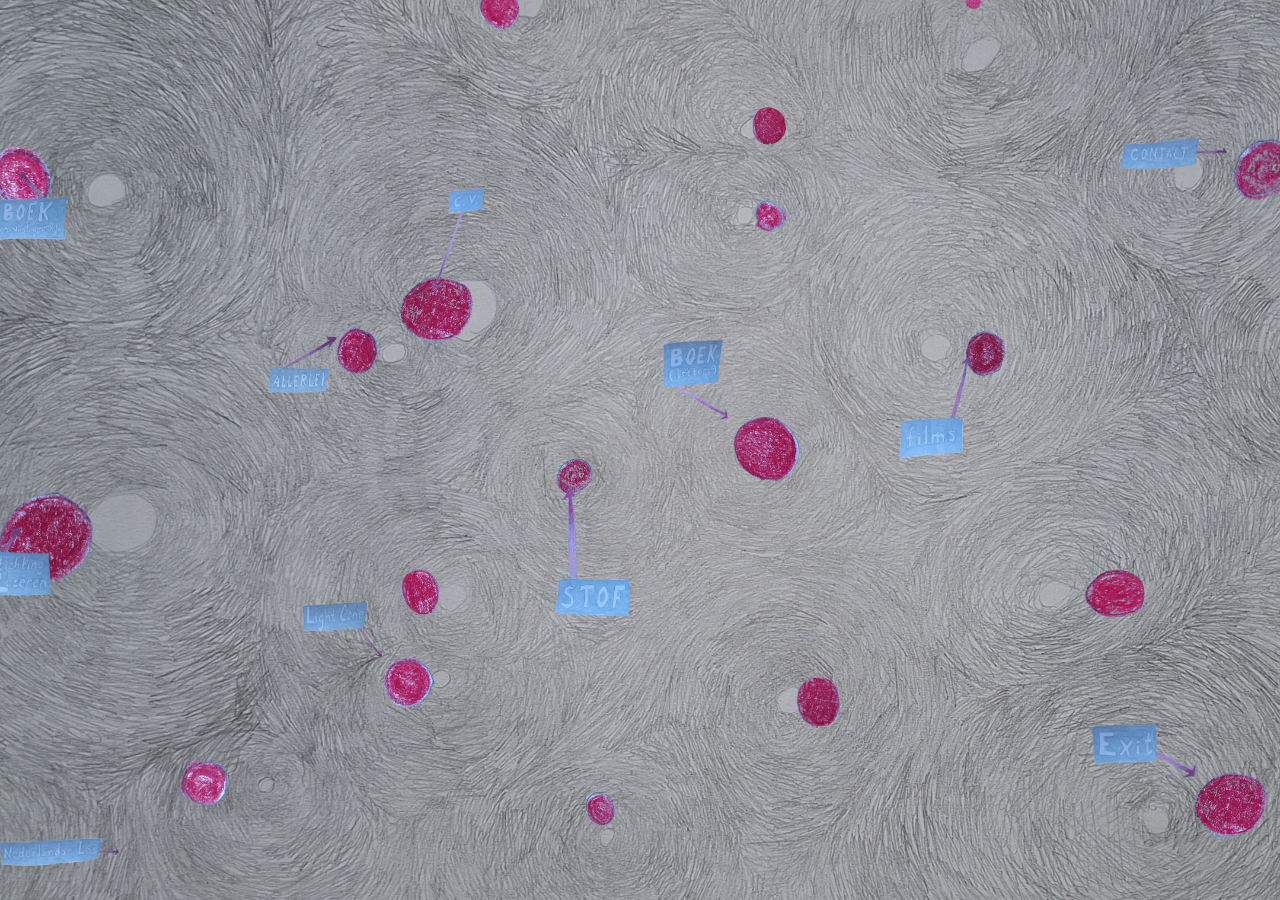
==== commit 59f7f2f3: "Cross device compatibility" ====
--- a/index.html
+++ b/index.html
@@ -91,9 +91,7 @@
       <a href="#" class="node" onclick="closeTab()">
         <div class="tooltips arrow-up"><img src="images/Exit.png" alt="Exit"></div>
       </a>
-      <!--  
-        <a href="#" class="node"></a>
-             -->
+      <a href="#" class="node"></a>
     </div>
     <!-- Media Modal -->
     <div class="modal fade modal-dark" id="mediaModal" tabindex="-1">
--- a/css/style.css
+++ b/css/style.css
@@ -1,222 +1,225 @@
 * {
-  margin: 0;
-  padding: 0;
-  box-sizing: border-box;
+	margin: 0;
+	padding: 0;
+	box-sizing: border-box;
 }
 
 .floating-links {
-  position: fixed;
-  inset: 0;
-  overflow: hidden;
+	position: fixed;
+	inset: 0;
+	overflow-x: hidden;
 }
 
 .floating-links::before {
-  content: "";
-  position: absolute;
-  inset: -10%;
-  background: url("../images/bg.jpg") center / cover no-repeat;
-  z-index: 0;
-  animation: bgFloat 10s ease-in-out infinite;
+	content: "";
+	position: absolute;
+	inset: -10%;
+	background: url("../images/bg.jpg") center / cover no-repeat;
+	z-index: 0;
+	animation: bgFloat 10s ease-in-out infinite;
 }
 
 @keyframes bgFloat {
-  0% {
-    transform: translate(0, 0) scale(1);
-  }
-
-  25% {
-    transform: translate(-2px, 2px) scale(1);
-  }
-
-  50% {
-    transform: translate(2px, -2px) scale(1.01);
-  }
-
-  75% {
-    transform: translate(-2px, -2px) scale(1);
-  }
-
-  100% {
-    transform: translate(0, 0) scale(1);
-  }
+	0% {
+		transform: translate(0, 0) scale(1);
+	}
+
+	25% {
+		transform: translate(-2px, 2px) scale(1);
+	}
+
+	50% {
+		transform: translate(2px, -2px) scale(1.01);
+	}
+
+	75% {
+		transform: translate(-2px, -2px) scale(1);
+	}
+
+	100% {
+		transform: translate(0, 0) scale(1);
+	}
 }
 
 @keyframes float {
-  0% {
-    transform: translate(0, 0) rotate(0deg);
-  }
-
-  25% {
-    transform: translate(-2px, 2px) rotate(90deg);
-  }
-
-  50% {
-    transform: translate(2px, -2px) rotate(180deg);
-  }
-
-  75% {
-    transform: translate(-2px, -2px) rotate(270deg);
-  }
-
-  100% {
-    transform: translate(0, 0) rotate(360deg);
-  }
+	0% {
+		transform: translate(0, 0) rotate(0deg);
+	}
+
+	25% {
+		transform: translate(-2px, 2px) rotate(90deg);
+	}
+
+	50% {
+		transform: translate(2px, -2px) rotate(180deg);
+	}
+
+	75% {
+		transform: translate(-2px, -2px) rotate(270deg);
+	}
+
+	100% {
+		transform: translate(0, 0) rotate(360deg);
+	}
 }
 
 .node {
-  position: absolute;
-  width: var(--size);
-  height: var(--size);
-  cursor: pointer;
-  z-index: 2;
-  transform: translate(-50%, -50%);
+	position: absolute;
+	width: var(--size);
+	height: var(--size);
+	cursor: pointer;
+	z-index: 2;
+	transform: translate(-50%, -50%);
 }
 
 .node::before {
-  content: "";
-  position: absolute;
-  inset: 0;
-  border-radius: 50%;
-  background-size: cover;
-  background-position: center;
-  /* animation: float ease-in-out  infinite; */
-  animation: float 60s cubic-bezier(0.42, 0, 0.58, 1) infinite;
-  animation-duration: var(--dur);
-  animation-delay: var(--delay);
-}
-
+	content: "";
+	position: absolute;
+	inset: 0;
+	border-radius: 50%;
+	background-size: cover;
+	background-position: center;
+	/* animation: float ease-in-out  infinite; */
+	animation: float 60s cubic-bezier(0.42, 0, 0.58, 1) infinite;
+	animation-duration: var(--dur);
+	animation-delay: var(--delay);
+}
 
 
 .node:nth-child(1)::before {
-  background-image: url("../images/reddot-01.png");
+	background-image: url("../images/reddot-01.png");
 }
 
 .node:nth-child(2)::before {
-  background-image: url("../images/reddot-02.png");
+	background-image: url("../images/reddot-02.png");
 }
 
 .node:nth-child(3)::before {
-  background-image: url("../images/reddot-03.png");
+	background-image: url("../images/reddot-03.png");
 }
 
 .node:nth-child(4)::before {
-  background-image: url("../images/reddot-04.png");
+	background-image: url("../images/reddot-04.png");
 }
 
 .node:nth-child(5)::before {
-  background-image: url("../images/reddot-04.png");
+	background-image: url("../images/reddot-04.png");
 }
 
 .node:nth-child(6)::before {
-  background-image: url("../images/reddot-05.png");
+	background-image: url("../images/reddot-05.png");
 }
 
 .node:nth-child(7)::before {
-  background-image: url("../images/reddot-06.png");
+	background-image: url("../images/reddot-06.png");
 }
 
 .node:nth-child(8)::before {
-  background-image: url("../images/reddot-07.png");
+	background-image: url("../images/reddot-07.png");
 }
 
 .node:nth-child(9)::before {
-  background-image: url("../images/reddot-08.png");
+	background-image: url("../images/reddot-08.png");
 }
 
 .node:nth-child(10)::before {
-  background-image: url("../images/reddot-09.png");
+	background-image: url("../images/reddot-09.png");
 }
 
 .node:nth-child(11)::before {
-  background-image: url("../images/reddot-10.png");
+	background-image: url("../images/reddot-10.png");
 }
 
 .node:nth-child(12)::before {
-  background-image: url("../images/reddot-10.png");
+	background-image: url("../images/reddot-10.png");
 }
 
 .node:nth-child(13)::before {
-  background-image: url("../images/reddot-11.png");
+	background-image: url("../images/reddot-11.png");
 }
 
 .node:nth-child(14)::before {
-  background-image: url("../images/reddot-15.png");
-}
+	background-image: url("../images/reddot-15.png");
+}
+
 .node:nth-child(15)::before {
-  background-image: url("../images/reddot-16.png");
-}
+	background-image: url("../images/reddot-16.png");
+}
+
 .node:nth-child(16)::before {
-  background-image: url("../images/reddot-17.png");
+	background-image: url("../images/reddot-17.png");
 }
 
 .node:nth-child(17)::before {
-  background-image: url("../images/reddot-18.png");
-}
+	background-image: url("../images/reddot-18.png");
+}
+
 .node:nth-child(18)::before {
-  background-image: url("../images/reddot-19.png");
-}
+	background-image: url("../images/reddot-19.png");
+}
+
 .node:nth-child(19)::before {
-  background-image: url("../images/reddot-20.png");
+	background-image: url("../images/reddot-20.png");
 }
 
 .tooltips {
-  position: absolute;
-  transform: scale(0.85);
-  transition: all 0.2s ease;
-  z-index: 3;
+	position: absolute;
+	transform: scale(0.85);
+	transition: all 0.2s ease;
+	z-index: 3;
 }
 
 .node:hover .tooltips {
-  opacity: 1;
-  transform: scale(0.87);
+	opacity: 1;
+	transform: scale(0.87);
 }
 
 .node,
 .tooltips {
-  pointer-events: auto;
+	pointer-events: auto;
 }
 
 .floating-links::before {
-  pointer-events: none;
+	pointer-events: none;
 }
 
 #pdfFile {
-  width: 100%;
-  height: 80vh;
-  border: none;
+	width: 100%;
+	height: 80vh;
+	border: none;
 }
 
 
 .btn-close-white {
-  filter: invert(1) grayscale(100%) brightness(200%);
-  z-index: 9999;
+	filter: invert(1) grayscale(100%) brightness(200%);
+	z-index: 9999;
 }
 
 .modal-dark .modal-content {
-  background-color: #222;
-  color: #fff;
+	background-color: #222;
+	color: #fff;
 }
 
 .modal-dark .btn-close {
-  filter: invert(1);
+	filter: invert(1);
 }
 
 #pdfContainer {
-  max-height: 80vh;
-  overflow-y: auto;
-  background: #111;
-  padding: 10px;
+	max-height: 80vh;
+	overflow-y: auto;
+	background: #111;
+	padding: 10px;
 }
 
 #pdfContainer canvas {
-  display: block;
-  margin: 0 auto 20px auto;
-  width: 100%;
-  height: 100%;
+	display: block;
+	margin: 0 auto 20px auto;
+	width: 100%;
+	height: 100%;
 }
 
 .mobile-floating-links {
-  display: none;
+	display: none;
 }
 
 /*@media (max-width: 767px) {
@@ -436,1491 +439,1916 @@
 }*/
 
 body::before {
-  position: fixed;
-  top: 10px;
-  left: 10px;
-  padding: 6px 10px;
-  background: black;
-  color: white;
-  font-size: 12px;
-  z-index: 9999;
-  border-radius: 4px;
+	position: fixed;
+	top: 10px;
+	left: 10px;
+	padding: 6px 10px;
+	background: black;
+	color: white;
+	font-size: 12px;
+	z-index: 9999;
+	border-radius: 4px;
 }
 
 /* Small phones */
 @media (max-width: 319px) {
-  body::before {
-    content: "Small Phones (<319px)";
-  }
-
-  body {
-    overflow-x: hidden;
-  }
-
-  .mobile-floating-links::before {
-    content: "";
-    position: absolute;
-    inset: -10%;
-    background: url(../images/mobile-bg.jpg) center / contain no-repeat;
-    background-size: cover;
-    z-index: 0;
-    animation: bgFloat 10s ease-in-out infinite;
-    min-height: 250vh;
-
-  }
-
-  .floating-links {
-    display: none;
-  }
-
-  .mobile-floating-links {
-    display: block;
-
-  }
-
-  .node:nth-child(1) {
-    --size: 75px;
-    --dur: 138s;
-    --delay: -4s;
-    left: 29%;
-    top: 0%;
-  }
-
-  .node:nth-child(2) {
-    --size: 103px;
-    --dur: 152s;
-    --delay: -12s;
-    left: 96%;
-    top: 8%;
-  }
-
-  .node:nth-child(3) {
-    --size: 60px;
-    --dur: 152s;
-    --delay: -12s;
-    left: 23%;
-    top: 23%;
-  }
-
-  .node:nth-child(4) {
-    --size: 94px;
-    --dur: 152s;
-    --delay: -12s;
-    left: 54%;
-    top: 48%;
-    z-index: 1;
-  }
-
-  .node:nth-child(5) {
-    --size: 125px;
-    --dur: 152s;
-    --delay: -12s;
-    left: 18%;
-    top: 62%;
-  }
-
-  .node:nth-child(6) {
-    --size: 43px;
-    --dur: 133s;
-    --delay: -15s;
-    left: 96%;
-    top: 94%;
-  }
-
-  .node:nth-child(7) {
-    --size: 76px;
-    --dur: 152s;
-    --delay: -12s;
-    left: 18%;
-    top: 95%;
-  }
-
-
-  .node:nth-child(8) {
-    --size: 90px;
-    --dur: 141s;
-    --delay: -18s;
-    left: 75%;
-    top: 113%;
-
-  }
-
-  .node:nth-child(9) {
-    --size: 65px;
-    --dur: 157s;
-    --delay: -25s;
-    left: 27%;
-    top: 135%;
-  }
-
-  .node:nth-child(10) {
-    --size: 175px;
-    --dur: 132s;
-    --delay: -6s;
-    left: 100%;
-    top: 156%;
-  }
-
-  .node:nth-child(11) {
-    --size: 65px;
-    --dur: 132s;
-    --delay: -6s;
-    left: 34%;
-    top: 181%;
-  }
-
-  .node:nth-child(12) {
-    --size: 70px;
-    --dur: 132s;
-    --delay: -6s;
-    left: 100%;
-    top: 191%;
-  }
-
-  .node:nth-child(13) {
-    --size: 67px;
-    --dur: 132s;
-    --delay: -6s;
-    left: 82%;
-    top: 234%;
-  }
-
-  .mobile-floating-links a.node:nth-child(1) .tooltips {
-    top: 45px;
-    left: -46px;
-    transform: scale(0.75);
-  }
-
-  .mobile-floating-links a.node:nth-child(2) .tooltips {
-    top: -46px;
-    left: -184px;
-    transform: scale(0.35);
-  }
-
-  .mobile-floating-links a.node:nth-child(3) .tooltips {
-    top: -85px;
-    left: -87px;
-    transform: scale(0.40);
-  }
-
-  .mobile-floating-links a.node:nth-child(4) .tooltips {
-    top: 18px;
-    left: -29px;
-    transform: scale(0.55);
-  }
-
-  .mobile-floating-links a.node:nth-child(5) .tooltips {
-    top: 45px;
-    left: -24px;
-    transform: scale(0.55);
-  }
-
-  .mobile-floating-links a.node:nth-child(6) .tooltips {
-    top: -25px;
-    left: -174px;
-    transform: scale(0.55);
-  }
-
-  .mobile-floating-links a.node:nth-child(7) .tooltips {
-    top: -130px;
-    left: -53px;
-    transform: scale(0.70);
-  }
-
-  .mobile-floating-links a.node:nth-child(8) .tooltips {
-    top: 7px;
-    left: -200px;
-    transform: scale(0.75);
-  }
-
-  .mobile-floating-links a.node:nth-child(9) .tooltips {
-    top: -155px;
-    left: -149px;
-    transform: scale(0.50);
-    rotate: 18deg;
-  }
-
-  .mobile-floating-links a.node:nth-child(10) .tooltips {
-    top: -72px;
-    left: -302px;
-    transform: scale(0.90);
-  }
-
-  .mobile-floating-links a.node:nth-child(11) .tooltips {
-    top: -180px;
-    left: 30px;
-    transform: scale(0.60);
-  }
-
-  .mobile-floating-links a.node:nth-child(12) .tooltips {
-    top: -195px;
-    left: -140px;
-    transform: scale(0.50);
-  }
-
-  .mobile-floating-links a.node:nth-child(13) .tooltips {
-    top: -67px;
-    left: -201px;
-    transform: scale(0.65);
-  }
+
+
+	body {
+		overflow-x: hidden;
+	}
+
+	.mobile-floating-links::before {
+		content: "";
+		position: absolute;
+		inset: -10%;
+		background: url(../images/mobile-bg.jpg) center / contain no-repeat;
+		background-size: cover;
+		z-index: 0;
+		animation: bgFloat 10s ease-in-out infinite;
+		min-height: 250vh;
+
+	}
+
+	.floating-links {
+		display: none;
+	}
+
+	.mobile-floating-links {
+		display: block;
+
+	}
+
+	.node:nth-child(1) {
+		--size: 75px;
+		--dur: 138s;
+		--delay: -4s;
+		left: 29%;
+		top: 0%;
+	}
+
+	.node:nth-child(2) {
+		--size: 103px;
+		--dur: 152s;
+		--delay: -12s;
+		left: 96%;
+		top: 8%;
+	}
+
+	.node:nth-child(3) {
+		--size: 60px;
+		--dur: 152s;
+		--delay: -12s;
+		left: 23%;
+		top: 23%;
+	}
+
+	.node:nth-child(4) {
+		--size: 94px;
+		--dur: 152s;
+		--delay: -12s;
+		left: 54%;
+		top: 48%;
+		z-index: 1;
+	}
+
+	.node:nth-child(5) {
+		--size: 125px;
+		--dur: 152s;
+		--delay: -12s;
+		left: 18%;
+		top: 62%;
+	}
+
+	.node:nth-child(6) {
+		--size: 43px;
+		--dur: 133s;
+		--delay: -15s;
+		left: 96%;
+		top: 94%;
+	}
+
+	.node:nth-child(7) {
+		--size: 76px;
+		--dur: 152s;
+		--delay: -12s;
+		left: 18%;
+		top: 95%;
+	}
+
+
+	.node:nth-child(8) {
+		--size: 90px;
+		--dur: 141s;
+		--delay: -18s;
+		left: 75%;
+		top: 113%;
+
+	}
+
+	.node:nth-child(9) {
+		--size: 65px;
+		--dur: 157s;
+		--delay: -25s;
+		left: 27%;
+		top: 135%;
+	}
+
+	.node:nth-child(10) {
+		--size: 175px;
+		--dur: 132s;
+		--delay: -6s;
+		left: 100%;
+		top: 156%;
+	}
+
+	.node:nth-child(11) {
+		--size: 65px;
+		--dur: 132s;
+		--delay: -6s;
+		left: 34%;
+		top: 181%;
+	}
+
+	.node:nth-child(12) {
+		--size: 70px;
+		--dur: 132s;
+		--delay: -6s;
+		left: 100%;
+		top: 191%;
+	}
+
+	.node:nth-child(13) {
+		--size: 67px;
+		--dur: 132s;
+		--delay: -6s;
+		left: 82%;
+		top: 234%;
+	}
+
+	.mobile-floating-links a.node:nth-child(1) .tooltips {
+		top: 45px;
+		left: -46px;
+		transform: scale(0.75);
+	}
+
+	.mobile-floating-links a.node:nth-child(2) .tooltips {
+		top: -46px;
+		left: -184px;
+		transform: scale(0.35);
+	}
+
+	.mobile-floating-links a.node:nth-child(3) .tooltips {
+		top: -85px;
+		left: -87px;
+		transform: scale(0.40);
+	}
+
+	.mobile-floating-links a.node:nth-child(4) .tooltips {
+		top: 18px;
+		left: -29px;
+		transform: scale(0.55);
+	}
+
+	.mobile-floating-links a.node:nth-child(5) .tooltips {
+		top: 45px;
+		left: -24px;
+		transform: scale(0.55);
+	}
+
+	.mobile-floating-links a.node:nth-child(6) .tooltips {
+		top: -25px;
+		left: -174px;
+		transform: scale(0.55);
+	}
+
+	.mobile-floating-links a.node:nth-child(7) .tooltips {
+		top: -130px;
+		left: -53px;
+		transform: scale(0.70);
+	}
+
+	.mobile-floating-links a.node:nth-child(8) .tooltips {
+		top: 7px;
+		left: -200px;
+		transform: scale(0.75);
+	}
+
+	.mobile-floating-links a.node:nth-child(9) .tooltips {
+		top: -155px;
+		left: -149px;
+		transform: scale(0.50);
+		rotate: 18deg;
+	}
+
+	.mobile-floating-links a.node:nth-child(10) .tooltips {
+		top: -72px;
+		left: -302px;
+		transform: scale(0.90);
+	}
+
+	.mobile-floating-links a.node:nth-child(11) .tooltips {
+		top: -180px;
+		left: 30px;
+		transform: scale(0.60);
+	}
+
+	.mobile-floating-links a.node:nth-child(12) .tooltips {
+		top: -195px;
+		left: -140px;
+		transform: scale(0.50);
+	}
+
+	.mobile-floating-links a.node:nth-child(13) .tooltips {
+		top: -67px;
+		left: -201px;
+		transform: scale(0.65);
+	}
 }
 
 /* Smartphones portrait */
 @media (min-width: 320px) and (max-width: 480px) {
-  body::before {
-    content: "Smartphone Portrait (320px–480px)";
-  }
-  body {
-    overflow-x: hidden;
-  }
-
-  .mobile-floating-links::before {
-    content: "";
-    position: absolute;
-    inset: -10%;
-    background: url(../images/mobile-bg.jpg) center / contain no-repeat;
-    background-size: cover;
-    z-index: 0;
-    animation: bgFloat 10s ease-in-out infinite;
-    min-height: 250vh;
-
-  }
-
-  .floating-links {
-    display: none;
-  }
-
-  .mobile-floating-links {
-    display: block;
-
-  }
-
-  .node:nth-child(1) {
-    --size: 75px;
-    --dur: 138s;
-    --delay: -4s;
-    left: 29%;
-    top: 0%;
-  }
-
-  .node:nth-child(2) {
-    --size: 103px;
-    --dur: 152s;
-    --delay: -12s;
-    left: 89%;
-    top: 7%;
-  }
-
-  .node:nth-child(3) {
-    --size: 60px;
-    --dur: 152s;
-    --delay: -12s;
-    left: 20%;
-    top: 23%;
-  }
-
-  .node:nth-child(4) {
-    --size: 94px;
-    --dur: 152s;
-    --delay: -12s;
-    left: 54%;
-    top: 48%;
-    z-index: 1;
-  }
-
-  .node:nth-child(5) {
-    --size: 125px;
-    --dur: 152s;
-    --delay: -12s;
-    left: 20%;
-    top: 62%;
-  }
-
-  .node:nth-child(6) {
-    --size: 43px;
-    --dur: 133s;
-    --delay: -15s;
-    left: 95%;
-    top: 94%;
-  }
-
-  .node:nth-child(7) {
-    --size: 76px;
-    --dur: 152s;
-    --delay: -12s;
-    left: 18%;
-    top: 95%;
-  }
-
-
-  .node:nth-child(8) {
-    --size: 90px;
-    --dur: 141s;
-    --delay: -18s;
-    left: 74%;
-    top: 113%;
-
-  }
-
-  .node:nth-child(9) {
-    --size: 65px;
-    --dur: 157s;
-    --delay: -25s;
-    left: 25%;
-    top: 135%;
-  }
-
-  .node:nth-child(10) {
-    --size: 185px;
-    --dur: 132s;
-    --delay: -6s;
-    left: 95%;
-    top: 156%;
-  }
-
-  .node:nth-child(11) {
-    --size: 65px;
-    --dur: 132s;
-    --delay: -6s;
-    left: 34%;
-    top: 181%;
-  }
-
-  .node:nth-child(12) {
-    --size: 79px;
-    --dur: 132s;
-    --delay: -6s;
-    left: 96%;
-    top: 191%;
-  }
-
-  .node:nth-child(13) {
-    --size: 67px;
-    --dur: 132s;
-    --delay: -6s;
-    left: 81%;
-    top: 234%;
-  }
-
-  .mobile-floating-links a.node:nth-child(1) .tooltips {
-    top: 45px;
-    left: -46px;
-    transform: scale(0.75);
-  }
-
-  .mobile-floating-links a.node:nth-child(2) .tooltips {
-    top: -46px;
-    left: -174px;
-    transform: scale(0.35);
-  }
-
-  .mobile-floating-links a.node:nth-child(3) .tooltips {
-    top: -80px;
-    left: -85px;
-    transform: scale(0.40);
-  }
-
-  .mobile-floating-links a.node:nth-child(4) .tooltips {
-    top: 0px;
-        left: -29px;
-        transform: scale(0.60);
-  }
-
-  .mobile-floating-links a.node:nth-child(5) .tooltips {
-    top: 45px;
-    left: -24px;
-    transform: scale(0.55);
-  }
-
-  .mobile-floating-links a.node:nth-child(6) .tooltips {
-    top: -25px;
-    left: -174px;
-    transform: scale(0.55);
-  }
-
-  .mobile-floating-links a.node:nth-child(7) .tooltips {
-    top: -130px;
-    left: -60px;
-    transform: scale(0.65);
-  }
-
-  .mobile-floating-links a.node:nth-child(8) .tooltips {
-    top: 7px;
-    left: -200px;
-    transform: scale(0.75);
-  }
-
-  .mobile-floating-links a.node:nth-child(9) .tooltips {
-    top: -155px;
-    left: -149px;
-    transform: scale(0.50);
-    rotate: 18deg;
-  }
-
-  .mobile-floating-links a.node:nth-child(10) .tooltips {
-    top: -72px;
-    left: -302px;
-    transform: scale(0.90);
-  }
-
-  .mobile-floating-links a.node:nth-child(11) .tooltips {
-    top: -197px;
-    left: 8px;
-    transform: scale(0.60);
-  }
-
-  .mobile-floating-links a.node:nth-child(12) .tooltips {
-    top: -190px;
-    left: -140px;
-    transform: scale(0.50);
-  }
-
-  .mobile-floating-links a.node:nth-child(13) .tooltips {
-    top: -67px;
-    left: -201px;
-    transform: scale(0.65);
-  }
-}
-
-/* Smartphones landscape */
-@media (min-width: 481px) and (max-width: 767px) {
-  body::before {
-    content: "Smartphone Landscape (481px–767px)";
-  }
-}
+
+	body {
+		overflow-x: hidden;
+	}
+
+	.mobile-floating-links::before {
+		content: "";
+		position: absolute;
+		inset: -10%;
+		background: url(../images/mobile-bg.jpg) center / contain no-repeat;
+		background-size: cover;
+		z-index: 0;
+		animation: bgFloat 10s ease-in-out infinite;
+		min-height: 250vh;
+
+	}
+
+	.floating-links {
+		display: none;
+	}
+
+	.mobile-floating-links {
+		display: block;
+
+	}
+
+	.node:nth-child(1) {
+		--size: 75px;
+		--dur: 138s;
+		--delay: -4s;
+		left: 29%;
+		top: 0%;
+	}
+
+	.node:nth-child(2) {
+		--size: 91px;
+		--dur: 152s;
+		--delay: -12s;
+		left: 80%;
+		top: 7%;
+	}
+
+	.node:nth-child(3) {
+		--size: 60px;
+		--dur: 152s;
+		--delay: -12s;
+		left: 29%;
+		top: 23%;
+	}
+
+	.node:nth-child(4) {
+		--size: 94px;
+		--dur: 152s;
+		--delay: -12s;
+		left: 54%;
+		top: 48%;
+		z-index: 1;
+	}
+
+	.node:nth-child(5) {
+		--size: 105px;
+		--dur: 152s;
+		--delay: -12s;
+		left: 30%;
+		top: 62%;
+	}
+
+	.node:nth-child(6) {
+		--size: 43px;
+		--dur: 133s;
+		--delay: -15s;
+		left: 81%;
+		top: 94%;
+	}
+
+	.node:nth-child(7) {
+		--size: 76px;
+		--dur: 152s;
+		--delay: -12s;
+		left: 27%;
+		top: 95%;
+	}
+
+
+	.node:nth-child(8) {
+		--size: 77px;
+		--dur: 141s;
+		--delay: -18s;
+		left: 66%;
+		top: 114%;
+
+	}
+
+	.node:nth-child(9) {
+		--size: 58px;
+		--dur: 157s;
+		--delay: -25s;
+		left: 28%;
+		top: 135%;
+	}
+
+	.node:nth-child(10) {
+		--size: 185px;
+		--dur: 132s;
+		--delay: -6s;
+		left: 87%;
+		top: 155%;
+	}
+
+	.node:nth-child(11) {
+		--size: 65px;
+		--dur: 132s;
+		--delay: -6s;
+		left: 34%;
+		top: 181%;
+	}
+
+	.node:nth-child(12) {
+		--size: 79px;
+		--dur: 132s;
+		--delay: -6s;
+		left: 86%;
+		top: 191%;
+	}
+
+	.node:nth-child(13) {
+		--size: 67px;
+		--dur: 132s;
+		--delay: -6s;
+		left: 73%;
+		top: 234%;
+	}
+
+	.node:nth-child(14) {
+		--size: 67px;
+		--dur: 132s;
+		--delay: -6s;
+		left: 1%;
+		top: 210%;
+	}
+
+	.mobile-floating-links a.node:nth-child(1) .tooltips {
+		top: 45px;
+		left: -46px;
+		transform: scale(0.75);
+	}
+
+	.mobile-floating-links a.node:nth-child(2) .tooltips {
+		top: -46px;
+		left: -174px;
+		transform: scale(0.35);
+	}
+
+	.mobile-floating-links a.node:nth-child(3) .tooltips {
+		top: -80px;
+		left: -85px;
+		transform: scale(0.35);
+	}
+
+	.mobile-floating-links a.node:nth-child(4) .tooltips {
+		top: 0px;
+		left: -29px;
+		transform: scale(0.50);
+	}
+
+	.mobile-floating-links a.node:nth-child(5) .tooltips {
+		top: 45px;
+		left: -24px;
+		transform: scale(0.55);
+	}
+
+	.mobile-floating-links a.node:nth-child(6) .tooltips {
+		top: -25px;
+		left: -174px;
+		transform: scale(0.55);
+	}
+
+	.mobile-floating-links a.node:nth-child(7) .tooltips {
+		top: -130px;
+		left: -60px;
+		transform: scale(0.65);
+	}
+
+	.mobile-floating-links a.node:nth-child(8) .tooltips {
+		top: 7px;
+		left: -200px;
+		transform: scale(0.75);
+	}
+
+	.mobile-floating-links a.node:nth-child(9) .tooltips {
+		top: -155px;
+		left: -149px;
+		transform: scale(0.50);
+		rotate: 18deg;
+	}
+
+	.mobile-floating-links a.node:nth-child(10) .tooltips {
+		top: -99px;
+		left: -300px;
+		transform: scale(0.90);
+	}
+
+	.mobile-floating-links a.node:nth-child(11) .tooltips {
+		top: -197px;
+		left: 8px;
+		transform: scale(0.60);
+	}
+
+	.mobile-floating-links a.node:nth-child(12) .tooltips {
+		top: -190px;
+		left: -140px;
+		transform: scale(0.50);
+	}
+
+	.mobile-floating-links a.node:nth-child(13) .tooltips {
+		top: -67px;
+		left: -201px;
+		transform: scale(0.65);
+	}
+}
+
 
 /* Tablets portrait */
 @media (min-width: 768px) and (max-width: 1024px) and (orientation: portrait) {
-  body::before {
-    content: "Tablet Portrait (768px–1024px)";
-  }
-
-  .node:nth-child(1) {
-  --size: 75px;
-  --dur: 138s;
-  --delay: -4s;
-  left: 8%;
-  top: 9%;
-}
-
-.node:nth-child(2) {
-  --size: 65px;
-  --dur: 152s;
-  --delay: -12s;
-  left: 35%;
-  top: 73%;
-}
-
-.node:nth-child(3) {
-  --size: 59px;
-  --dur: 129s;
-  --delay: -7s;
-  left: 31%;
-  top: 34%;
-}
-
-.node:nth-child(4) {
-  --size: 52px;
-  --dur: 144s;
-  --delay: -21s;
-  left: 46%;
-  top: 54%;
-}
-
-.node:nth-child(5) {
-  --size: 90px;
-  --dur: 161s;
-  --delay: -2s;
-  left: 93%;
-  top: 7%;
-}
-
-.node:nth-child(6) {
-  --size: 105px;
-  --dur: 133s;
-  --delay: -15s;
-  left: 9%;
-  top: 62%;
-}
-
-.node:nth-child(7) {
-  --size: 60px;
-  --dur: 148s;
-  --delay: -9s;
-  left: 35%;
-  top: 87%;
-}
-
-.node:nth-child(8) {
-  --size: 61px;
-  --dur: 141s;
-  --delay: -18s;
-  left: 82%;
-  top: 73%;
-}
-
-.node:nth-child(9) {
-  --size: 72px;
-  --dur: 157s;
-  --delay: -25s;
-  left: 59%;
-  top: 51%;
-}
-
-.node:nth-child(10) {
-  --size: 70px;
-  --dur: 132s;
-  --delay: -6s;
-  left: 73%;
-  top: 34%;
-}
-
-.node:nth-child(11) {
-  --size: 125px;
-  --dur: 232s;
-  --delay: -6s;
-  left: 37%;
-  top: 27%;
-}
-
-.node:nth-child(12) {
-  --size: 75px;
-  --dur: 132s;
-  --delay: -6s;
-  left: 89%;
-  top: 100%;
-}
-
-.node:nth-child(13) {
-  --size: 37px;
-  --dur: 132s;
-  --delay: -6s;
-  left: 58%;
-  top: 13%;
-}
-
-.node:nth-child(14) {
-  --size: 49px;
-  --dur: 132s;
-  --delay: -6s;
-  left: 62%;
-  top: 90%;
+
+	.node:nth-child(1) {
+		--size: 75px;
+		--dur: 138s;
+		--delay: -4s;
+		left: 8%;
+		top: 9%;
+	}
+
+	.node:nth-child(2) {
+		--size: 65px;
+		--dur: 152s;
+		--delay: -12s;
+		left: 35%;
+		top: 73%;
+	}
+
+	.node:nth-child(3) {
+		--size: 59px;
+		--dur: 129s;
+		--delay: -7s;
+		left: 31%;
+		top: 34%;
+	}
+
+	.node:nth-child(4) {
+		--size: 52px;
+		--dur: 144s;
+		--delay: -21s;
+		left: 46%;
+		top: 54%;
+	}
+
+	.node:nth-child(5) {
+		--size: 90px;
+		--dur: 161s;
+		--delay: -2s;
+		left: 93%;
+		top: 7%;
+	}
+
+	.node:nth-child(6) {
+		--size: 105px;
+		--dur: 133s;
+		--delay: -15s;
+		left: 9%;
+		top: 62%;
+	}
+
+	.node:nth-child(7) {
+		--size: 60px;
+		--dur: 148s;
+		--delay: -9s;
+		left: 35%;
+		top: 87%;
+	}
+
+	.node:nth-child(8) {
+		--size: 61px;
+		--dur: 141s;
+		--delay: -18s;
+		left: 82%;
+		top: 73%;
+	}
+
+	.node:nth-child(9) {
+		--size: 72px;
+		--dur: 157s;
+		--delay: -25s;
+		left: 59%;
+		top: 51%;
+	}
+
+	.node:nth-child(10) {
+		--size: 70px;
+		--dur: 132s;
+		--delay: -6s;
+		left: 73%;
+		top: 34%;
+	}
+
+	.node:nth-child(11) {
+		--size: 125px;
+		--dur: 232s;
+		--delay: -6s;
+		left: 37%;
+		top: 27%;
+	}
+
+	.node:nth-child(12) {
+		--size: 75px;
+		--dur: 132s;
+		--delay: -6s;
+		left: 89%;
+		top: 100%;
+	}
+
+	.node:nth-child(13) {
+		--size: 37px;
+		--dur: 132s;
+		--delay: -6s;
+		left: 58%;
+		top: 13%;
+	}
+
+	.node:nth-child(14) {
+		--size: 49px;
+		--dur: 132s;
+		--delay: -6s;
+		left: 62%;
+		top: 90%;
+	}
+
+	.floating-links a.node:nth-child(1) .tooltips {
+		top: 45px;
+		left: -46px;
+		transform: scale(0.75);
+	}
+
+	.floating-links a.node:nth-child(2) .tooltips {
+		top: -171px;
+		left: -237px;
+		transform: scale(0.95);
+	}
+
+	.floating-links a.node:nth-child(3) .tooltips {
+		top: 12px;
+		left: -208px;
+		transform: scale(0.85);
+	}
+
+	.floating-links a.node:nth-child(4) .tooltips {
+		top: -33px;
+		left: -48px;
+		transform: scale(0.65);
+	}
+
+	.floating-links a.node:nth-child(5) .tooltips {
+		top: -6px;
+		left: -211px;
+	}
+
+	.floating-links a.node:nth-child(6) .tooltips {
+		top: 9px;
+		left: -186px;
+		transform: scale(0.55);
+	}
+
+	.floating-links a.node:nth-child(7) .tooltips {
+		top: -119px;
+		left: -352px;
+		transform: scale(0.90);
+	}
+
+	.floating-links a.node:nth-child(8) .tooltips {
+		top: -189px;
+		left: -173px;
+		transform: scale(0.70);
+		rotate: 22deg;
+	}
+
+	.floating-links a.node:nth-child(9) .tooltips {
+		top: -215px;
+		left: -179px;
+		transform: scale(0.70);
+	}
+
+	.floating-links a.node:nth-child(10) .tooltips {
+		top: 87px;
+		left: -92px;
+		transform: scale(1.3);
+	}
+
+	.floating-links a.node:nth-child(11) .tooltips {
+		top: -197px;
+		left: 103px;
+		transform: scale(0.98);
+	}
+
+	.floating-links a.node:nth-child(12) .tooltips {
+		top: -75px;
+		left: -205px;
+		transform: scale(0.75);
+	}
+}
+
+
+/* Laptops */
+@media (min-width: 1025px) and (max-width: 1280px) {
+
+	.node:nth-child(1) {
+		--size: 75px;
+		--dur: 138s;
+		--delay: -4s;
+		left: 2%;
+		top: 20%;
+	}
+
+	.node:nth-child(2) {
+		--size: 65px;
+		--dur: 152s;
+		--delay: -12s;
+		left: 32%;
+		top: 76%;
+	}
+
+	.node:nth-child(3) {
+		--size: 59px;
+		--dur: 129s;
+		--delay: -7s;
+		left: 28%;
+		top: 39%;
+	}
+
+	.node:nth-child(4) {
+		--size: 52px;
+		--dur: 144s;
+		--delay: -21s;
+		left: 45%;
+		top: 53%;
+	}
+
+	.node:nth-child(5) {
+		--size: 90px;
+		--dur: 161s;
+		--delay: -2s;
+		left: 99%;
+		top: 19%;
+	}
+
+	.node:nth-child(6) {
+		--size: 105px;
+		--dur: 133s;
+		--delay: -15s;
+		left: 4%;
+		top: 60%;
+	}
+
+	.node:nth-child(7) {
+		--size: 60px;
+		--dur: 148s;
+		--delay: -9s;
+		left: 16%;
+		top: 87%;
+	}
+
+	.node:nth-child(8) {
+		--size: 61px;
+		--dur: 141s;
+		--delay: -18s;
+		left: 87%;
+		top: 66%;
+	}
+
+	.node:nth-child(9) {
+		--size: 72px;
+		--dur: 157s;
+		--delay: -25s;
+		left: 60%;
+		top: 50%;
+	}
+
+	.node:nth-child(10) {
+		--size: 70px;
+		--dur: 132s;
+		--delay: -6s;
+		left: 77%;
+		top: 39%;
+	}
+
+	.node:nth-child(11) {
+		--size: 76px;
+		--dur: 232s;
+		--delay: -6s;
+		left: 34%;
+		top: 34%;
+	}
+
+	.node:nth-child(12) {
+		--size: 75px;
+		--dur: 132s;
+		--delay: -6s;
+		left: 96%;
+		top: 89%;
+	}
+
+	.node:nth-child(13) {
+		--size: 37px;
+		--dur: 132s;
+		--delay: -6s;
+		left: 60%;
+		top: 14%;
+	}
+
+	.node:nth-child(14) {
+		--size: 49px;
+		--dur: 132s;
+		--delay: -6s;
+		left: 64%;
+		top: 78%;
+	}
+
+	.node:nth-child(15) {
+		--size: 49px;
+		--dur: 132s;
+		--delay: -6s;
+		left: 60%;
+		top: 24%;
+	}
+
+	.node:nth-child(16) {
+		--size: 49px;
+		--dur: 132s;
+		--delay: -6s;
+		left: 33%;
+		top: 66%;
+	}
+
+	.node:nth-child(17) {
+		--size: 49px;
+		--dur: 132s;
+		--delay: -6s;
+		left: 81%;
+		top: 6%;
+	}
+
+	.node:nth-child(18) {
+		--size: 49px;
+		--dur: 132s;
+		--delay: -6s;
+		left: 39%;
+		top: 1%;
+	}
+
+	.node:nth-child(19) {
+		--size: 49px;
+		--dur: 132s;
+		--delay: -6s;
+		left: 47%;
+		top: 90%;
+	}
+
+	.floating-links a.node:nth-child(1) .tooltips {
+		top: -10px;
+		left: -26px;
+		transform: scale(0.60);
+	}
+
+	.floating-links a.node:nth-child(2) .tooltips {
+		top: -137px;
+		left: -187px;
+		transform: scale(0.60);
+	}
+
+	.floating-links a.node:nth-child(3) .tooltips {
+		top: -7px;
+		left: -168px;
+		transform: scale(0.55);
+	}
+
+	.floating-links a.node:nth-child(4) .tooltips {
+		top: -33px;
+		left: -48px;
+		transform: scale(0.65);
+	}
+
+	.floating-links a.node:nth-child(5) .tooltips {
+		top: 8px;
+		left: -211px;
+	}
+
+	.floating-links a.node:nth-child(6) .tooltips {
+		top: -29px;
+		left: -111px;
+		transform: scale(0.30);
+	}
+
+	.floating-links a.node:nth-child(7) .tooltips {
+		top: -178px;
+		left: -270px;
+		transform: scale(0.55);
+	}
+
+	.floating-links a.node:nth-child(8) .tooltips {
+		top: -189px;
+		left: -173px;
+		transform: scale(0.70);
+		rotate: 22deg;
+	}
+
+	.floating-links a.node:nth-child(9) .tooltips {
+		top: -215px;
+		left: -179px;
+		transform: scale(0.70);
+	}
+
+	.floating-links a.node:nth-child(10) .tooltips {
+		top: 87px;
+		left: -92px;
+		transform: scale(1.3);
+	}
+
+	.floating-links a.node:nth-child(11) .tooltips {
+		top: -197px;
+		left: 68px;
+		transform: scale(0.80);
+	}
+
+	.floating-links a.node:nth-child(12) .tooltips {
+		top: -75px;
+		left: -205px;
+		transform: scale(0.75);
+	}
+}
+
+/* Desktops */
+@media (min-width: 1281px) and (max-width: 1440px) {
+	.node:nth-child(1) {
+		--size: 75px;
+		--dur: 138s;
+		--delay: -4s;
+		left: 9%;
+		top: 19%;
+	}
+
+	.node:nth-child(2) {
+		--size: 65px;
+		--dur: 152s;
+		--delay: -12s;
+		left: 35%;
+		top: 79%;
+	}
+
+	.node:nth-child(3) {
+		--size: 59px;
+		--dur: 129s;
+		--delay: -7s;
+		left: 31%;
+		top: 37%;
+	}
+
+	.node:nth-child(4) {
+		--size: 52px;
+		--dur: 144s;
+		--delay: -21s;
+		left: 46%;
+		top: 54%;
+	}
+
+	.node:nth-child(5) {
+		--size: 90px;
+		--dur: 161s;
+		--delay: -2s;
+		left: 93%;
+		top: 17%;
+	}
+
+	.node:nth-child(6) {
+		--size: 105px;
+		--dur: 133s;
+		--delay: -15s;
+		left: 10%;
+		top: 60%;
+	}
+
+	.node:nth-child(7) {
+		--size: 60px;
+		--dur: 148s;
+		--delay: -9s;
+		left: 20%;
+		top: 90%;
+	}
+
+	.node:nth-child(8) {
+		--size: 61px;
+		--dur: 141s;
+		--delay: -18s;
+		left: 82%;
+		top: 67%;
+	}
+
+	.node:nth-child(9) {
+		--size: 72px;
+		--dur: 157s;
+		--delay: -25s;
+		left: 59%;
+		top: 51%;
+	}
+
+	.node:nth-child(10) {
+		--size: 70px;
+		--dur: 132s;
+		--delay: -6s;
+		left: 74%;
+		top: 38%;
+	}
+
+	.node:nth-child(11) {
+		--size: 105px;
+		--dur: 232s;
+		--delay: -6s;
+		left: 37%;
+		top: 31%;
+	}
+
+	.node:nth-child(12) {
+		--size: 75px;
+		--dur: 132s;
+		--delay: -6s;
+		left: 89%;
+		top: 92%;
+	}
+
+	.node:nth-child(13) {
+		--size: 37px;
+		--dur: 132s;
+		--delay: -6s;
+		left: 59%;
+		top: 11%;
+	}
+
+	.node:nth-child(14) {
+		--size: 49px;
+		--dur: 132s;
+		--delay: -6s;
+		left: 62%;
+		top: 80%;
+	}
+
+	.node:nth-child(15) {
+		--size: 49px;
+		--dur: 132s;
+		--delay: -6s;
+		left: 58%;
+		top: 22%;
+	}
+
+	.node:nth-child(16) {
+		--size: 49px;
+		--dur: 132s;
+		--delay: -6s;
+		left: 35%;
+		top: 67%;
+	}
+
+	.node:nth-child(17) {
+		--size: 49px;
+		--dur: 132s;
+		--delay: -6s;
+		left: 77%;
+		top: 4%;
+	}
+
+	.floating-links a.node:nth-child(1) .tooltips {
+		top: 18px;
+		left: -53px;
+		transform: scale(0.70);
+	}
+
+	.floating-links a.node:nth-child(2) .tooltips {
+		top: -135px;
+		left: -224px;
+		transform: scale(0.75);
+	}
+
+	.floating-links a.node:nth-child(3) .tooltips {
+		top: 12px;
+		left: -208px;
+		transform: scale(0.85);
+	}
+
+	.floating-links a.node:nth-child(4) .tooltips {
+		top: -33px;
+		left: -48px;
+		transform: scale(0.65);
+	}
+
+	.floating-links a.node:nth-child(5) .tooltips {
+		top: 8px;
+		left: -211px;
+	}
+
+	.floating-links a.node:nth-child(6) .tooltips {
+		top: -12px;
+		left: -166px;
+		transform: scale(0.40);
+	}
+
+	.floating-links a.node:nth-child(7) .tooltips {
+		top: -128px;
+		left: -330px;
+		transform: scale(0.85);
+	}
+
+	.floating-links a.node:nth-child(8) .tooltips {
+		top: -189px;
+		left: -173px;
+		transform: scale(0.70);
+		rotate: 22deg;
+	}
+
+	.floating-links a.node:nth-child(9) .tooltips {
+		top: -215px;
+		left: -179px;
+		transform: scale(0.70);
+	}
+
+	.floating-links a.node:nth-child(10) .tooltips {
+		top: 87px;
+		left: -92px;
+		transform: scale(1.3);
+	}
+
+	.floating-links a.node:nth-child(11) .tooltips {
+		top: -197px;
+		left: 68px;
+		transform: scale(0.80);
+	}
+
+	.floating-links a.node:nth-child(12) .tooltips {
+		top: -75px;
+		left: -205px;
+		transform: scale(0.75);
+	}
+}
+
+/* Large screens */
+@media (min-width: 1441px) and (max-width: 1919px) {
+
+	.node:nth-child(1) {
+		--size: 75px;
+		--dur: 138s;
+		--delay: -4s;
+		left: 8%;
+		top: 15%;
+	}
+
+	.node:nth-child(2) {
+		--size: 65px;
+		--dur: 152s;
+		--delay: -12s;
+		left: 35%;
+		top: 79%;
+	}
+
+	.node:nth-child(3) {
+		--size: 59px;
+		--dur: 129s;
+		--delay: -7s;
+		left: 31%;
+		top: 37%;
+	}
+
+	.node:nth-child(4) {
+		--size: 52px;
+		--dur: 144s;
+		--delay: -21s;
+		left: 46%;
+		top: 54%;
+	}
+
+	.node:nth-child(5) {
+		--size: 90px;
+		--dur: 161s;
+		--delay: -2s;
+		left: 93%;
+		top: 13%;
+	}
+
+	.node:nth-child(6) {
+		--size: 105px;
+		--dur: 133s;
+		--delay: -15s;
+		left: 10%;
+		top: 60%;
+	}
+
+	.node:nth-child(7) {
+		--size: 60px;
+		--dur: 148s;
+		--delay: -9s;
+		left: 20%;
+		top: 93%;
+	}
+
+	.node:nth-child(8) {
+		--size: 61px;
+		--dur: 141s;
+		--delay: -18s;
+		left: 82%;
+		top: 69%;
+	}
+
+	.node:nth-child(9) {
+		--size: 72px;
+		--dur: 157s;
+		--delay: -25s;
+		left: 59%;
+		top: 51%;
+	}
+
+	.node:nth-child(10) {
+		--size: 70px;
+		--dur: 132s;
+		--delay: -6s;
+		left: 73%;
+		top: 36%;
+	}
+
+	.node:nth-child(11) {
+		--size: 105px;
+		--dur: 232s;
+		--delay: -6s;
+		left: 37%;
+		top: 30%;
+	}
+
+	.node:nth-child(12) {
+		--size: 75px;
+		--dur: 132s;
+		--delay: -6s;
+		left: 89%;
+		top: 100%;
+	}
+
+	.node:nth-child(13) {
+		--size: 37px;
+		--dur: 132s;
+		--delay: -6s;
+		left: 59%;
+		top: 7%;
+	}
+
+	.node:nth-child(14) {
+		--size: 49px;
+		--dur: 132s;
+		--delay: -6s;
+		left: 62%;
+		top: 83%;
+	}
+
+	.node:nth-child(15) {
+		--size: 49px;
+		--dur: 132s;
+		--delay: -6s;
+		left: 58%;
+		top: 19%;
+	}
+
+	.node:nth-child(16) {
+		--size: 49px;
+		--dur: 132s;
+		--delay: -6s;
+		left: 35%;
+		top: 69%;
+	}
+
+	.floating-links a.node:nth-child(1) .tooltips {
+		top: 45px;
+		left: -46px;
+		transform: scale(0.75);
+	}
+
+	.floating-links a.node:nth-child(2) .tooltips {
+		top: -135px;
+		left: -224px;
+		transform: scale(0.75);
+	}
+
+	.floating-links a.node:nth-child(3) .tooltips {
+		top: 12px;
+		left: -208px;
+		transform: scale(0.85);
+	}
+
+	.floating-links a.node:nth-child(4) .tooltips {
+		top: -33px;
+		left: -48px;
+		transform: scale(0.65);
+	}
+
+	.floating-links a.node:nth-child(5) .tooltips {
+		top: -6px;
+		left: -211px;
+	}
+
+	.floating-links a.node:nth-child(6) .tooltips {
+		top: -4px;
+		left: -177px;
+		transform: scale(0.50);
+	}
+
+	.floating-links a.node:nth-child(7) .tooltips {
+		top: -119px;
+		left: -352px;
+		transform: scale(0.90);
+	}
+
+	.floating-links a.node:nth-child(8) .tooltips {
+		top: -189px;
+		left: -173px;
+		transform: scale(0.70);
+		rotate: 22deg;
+	}
+
+	.floating-links a.node:nth-child(9) .tooltips {
+		top: -215px;
+		left: -179px;
+		transform: scale(0.70);
+	}
+
+	.floating-links a.node:nth-child(10) .tooltips {
+		top: 87px;
+		left: -92px;
+		transform: scale(1.3);
+	}
+
+	.floating-links a.node:nth-child(11) .tooltips {
+		top: -197px;
+		left: 68px;
+		transform: scale(0.80);
+	}
+
+	.floating-links a.node:nth-child(12) .tooltips {
+		top: -75px;
+		left: -205px;
+		transform: scale(0.75);
+	}
+}
+
+/* 4K screens */
+@media (min-width: 1920px) {
+
+	.node:nth-child(1) {
+		--size: 75px;
+		--dur: 138s;
+		--delay: -4s;
+		left: 8%;
+		top: 9%;
+	}
+
+	.node:nth-child(2) {
+		--size: 65px;
+		--dur: 152s;
+		--delay: -12s;
+		left: 35%;
+		top: 73%;
+	}
+
+	.node:nth-child(3) {
+		--size: 59px;
+		--dur: 129s;
+		--delay: -7s;
+		left: 31%;
+		top: 34%;
+	}
+
+	.node:nth-child(4) {
+		--size: 52px;
+		--dur: 144s;
+		--delay: -21s;
+		left: 46%;
+		top: 54%;
+	}
+
+	.node:nth-child(5) {
+		--size: 90px;
+		--dur: 161s;
+		--delay: -2s;
+		left: 93%;
+		top: 7%;
+	}
+
+	.node:nth-child(6) {
+		--size: 105px;
+		--dur: 133s;
+		--delay: -15s;
+		left: 9%;
+		top: 62%;
+	}
+
+	.node:nth-child(7) {
+		--size: 60px;
+		--dur: 148s;
+		--delay: -9s;
+		left: 35%;
+		top: 87%;
+	}
+
+	.node:nth-child(8) {
+		--size: 61px;
+		--dur: 141s;
+		--delay: -18s;
+		left: 82%;
+		top: 73%;
+	}
+
+	.node:nth-child(9) {
+		--size: 72px;
+		--dur: 157s;
+		--delay: -25s;
+		left: 59%;
+		top: 51%;
+	}
+
+	.node:nth-child(10) {
+		--size: 70px;
+		--dur: 132s;
+		--delay: -6s;
+		left: 73%;
+		top: 34%;
+	}
+
+	.node:nth-child(11) {
+		--size: 125px;
+		--dur: 232s;
+		--delay: -6s;
+		left: 37%;
+		top: 27%;
+	}
+
+	.node:nth-child(12) {
+		--size: 75px;
+		--dur: 132s;
+		--delay: -6s;
+		left: 89%;
+		top: 100%;
+	}
+
+	.node:nth-child(13) {
+		--size: 37px;
+		--dur: 132s;
+		--delay: -6s;
+		left: 58%;
+		top: 13%;
+	}
+
+	.node:nth-child(14) {
+		--size: 49px;
+		--dur: 132s;
+		--delay: -6s;
+		left: 62%;
+		top: 90%;
+	}
+
+	.floating-links a.node:nth-child(1) .tooltips {
+		top: 45px;
+		left: -46px;
+		transform: scale(0.75);
+	}
+
+	.floating-links a.node:nth-child(2) .tooltips {
+		top: -171px;
+		left: -237px;
+		transform: scale(0.95);
+	}
+
+	.floating-links a.node:nth-child(3) .tooltips {
+		top: 12px;
+		left: -208px;
+		transform: scale(0.85);
+	}
+
+	.floating-links a.node:nth-child(4) .tooltips {
+		top: -33px;
+		left: -48px;
+		transform: scale(0.65);
+	}
+
+	.floating-links a.node:nth-child(5) .tooltips {
+		top: -6px;
+		left: -211px;
+	}
+
+	.floating-links a.node:nth-child(6) .tooltips {
+		top: 9px;
+		left: -186px;
+		transform: scale(0.55);
+	}
+
+	.floating-links a.node:nth-child(7) .tooltips {
+		top: -119px;
+		left: -352px;
+		transform: scale(0.90);
+	}
+
+	.floating-links a.node:nth-child(8) .tooltips {
+		top: -189px;
+		left: -173px;
+		transform: scale(0.70);
+		rotate: 22deg;
+	}
+
+	.floating-links a.node:nth-child(9) .tooltips {
+		top: -215px;
+		left: -179px;
+		transform: scale(0.70);
+	}
+
+	.floating-links a.node:nth-child(10) .tooltips {
+		top: 87px;
+		left: -92px;
+		transform: scale(1.3);
+	}
+
+	.floating-links a.node:nth-child(11) .tooltips {
+		top: -197px;
+		left: 103px;
+		transform: scale(0.98);
+	}
+
+	.floating-links a.node:nth-child(12) .tooltips {
+		top: -75px;
+		left: -205px;
+		transform: scale(0.75);
+	}
+}
+
+/* Smartphones landscape */
+@media (min-width: 481px) and (max-width: 767px) and (orientation: landscape) {
+	.floating-links {
+		display: block;
+	}
+
+	.mobile-floating-links {
+		display: none;
+
+	}
+
+	.node:nth-child(1) {
+		--size: 40px;
+		--dur: 138s;
+		--delay: -4s;
+		left: 8%;
+		top: 15%;
+	}
+
+	.node:nth-child(2) {
+		--size: 25px;
+		--dur: 152s;
+		--delay: -12s;
+		left: 34%;
+		top: 81%;
+	}
+
+	.node:nth-child(3) {
+		--size: 30px;
+		--dur: 129s;
+		--delay: -7s;
+		left: 31%;
+		top: 37%;
+	}
+
+	.node:nth-child(4) {
+		--size: 42px;
+		--dur: 144s;
+		--delay: -21s;
+		left: 46%;
+		top: 54%;
+	}
+
+	.node:nth-child(5) {
+		--size: 50px;
+		--dur: 161s;
+		--delay: -2s;
+		left: 93%;
+		top: 13%;
+	}
+
+	.node:nth-child(6) {
+		--size: 43px;
+		--dur: 133s;
+		--delay: -15s;
+		left: 9%;
+		top: 60%;
+	}
+
+	.node:nth-child(7) {
+		--size: 25px;
+		--dur: 148s;
+		--delay: -9s;
+		left: 21%;
+		top: 96%;
+	}
+
+	.node:nth-child(8) {
+		--size: 41px;
+		--dur: 141s;
+		--delay: -18s;
+		left: 82%;
+		top: 67%;
+	}
+
+	.node:nth-child(9) {
+		--size: 32px;
+		--dur: 157s;
+		--delay: -25s;
+		left: 59%;
+		top: 51%;
+	}
+
+	.node:nth-child(10) {
+		--size: 50px;
+		--dur: 132s;
+		--delay: -6s;
+		left: 74%;
+		top: 36%;
+	}
+
+	.node:nth-child(11) {
+		--size: 42px;
+		--dur: 232s;
+		--delay: -6s;
+		left: 37%;
+		top: 30%;
+	}
+
+	.node:nth-child(12) {
+		--size: 40px;
+		--dur: 132s;
+		--delay: -6s;
+		left: 91%;
+		top: 99%;
+	}
+
+	.node:nth-child(13) {
+		--size: 17px;
+		--dur: 132s;
+		--delay: -6s;
+		left: 59%;
+		top: 5%;
+	}
+
+	.node:nth-child(14) {
+		--size: 30px;
+		--dur: 132s;
+		--delay: -6s;
+		left: 62%;
+		top: 83%;
+	}
+
+	.node:nth-child(15) {
+		--size: 29px;
+		--dur: 132s;
+		--delay: -6s;
+		left: 58%;
+		top: 17%;
+	}
+
+	.node:nth-child(16) {
+		--size: 30px;
+		--dur: 132s;
+		--delay: -6s;
+		left: 35%;
+		top: 70%;
+	}
+}
+
+.node:nth-child(17) {
+	--size: 18px;
+	--dur: 132s;
+	--delay: -6s;
+	left: 76%;
+	top: 0%;
 }
 
 .floating-links a.node:nth-child(1) .tooltips {
-  top: 45px;
-  left: -46px;
-  transform: scale(0.75);
+	top: -52px;
+	left: -87px;
+	transform: scale(0.30);
 }
 
 .floating-links a.node:nth-child(2) .tooltips {
-    top: -171px;
-    left: -237px;
-    transform: scale(0.95);
+	top: -114px;
+	left: -169px;
+	transform: scale(0.30);
 }
 
 .floating-links a.node:nth-child(3) .tooltips {
-  top: 12px;
-  left: -208px;
-  transform: scale(0.85);
+	top: -52px;
+	left: -141px;
+	transform: scale(0.30);
 }
 
 .floating-links a.node:nth-child(4) .tooltips {
-  top: -33px;
-  left: -48px;
-  transform: scale(0.65);
+	top: -115px;
+	left: -84px;
+	transform: scale(0.30);
 }
 
 .floating-links a.node:nth-child(5) .tooltips {
-  top: -6px;
-  left: -211px;
+	top: -8px;
+	left: -167px;
+	transform: scale(0.45);
 }
 
 .floating-links a.node:nth-child(6) .tooltips {
-  top: 9px;
-  left: -186px;
-  transform: scale(0.55);
+	top: -99px;
+	left: -166px;
+	transform: scale(0.20);
 }
 
 .floating-links a.node:nth-child(7) .tooltips {
-  top: -119px;
-  left: -352px;
-  transform: scale(0.90);
+	top: -128px;
+	left: -330px;
+	transform: scale(0.45);
 }
 
 .floating-links a.node:nth-child(8) .tooltips {
-  top: -189px;
-  left: -173px;
-  transform: scale(0.70);
-  rotate: 22deg;
+	top: -189px;
+	left: -173px;
+	transform: scale(0.50);
+	rotate: 22deg;
 }
 
 .floating-links a.node:nth-child(9) .tooltips {
-  top: -215px;
-  left: -179px;
-  transform: scale(0.70);
+	top: -168px;
+	left: -145px;
+	transform: scale(0.30);
 }
 
 .floating-links a.node:nth-child(10) .tooltips {
-  top: 87px;
-  left: -92px;
-  transform: scale(1.3);
+	top: 18px;
+	left: -67px;
+	transform: scale(0.70);
 }
 
 .floating-links a.node:nth-child(11) .tooltips {
-  top: -197px;
-  left: 103px;
-  transform: scale(0.98);
+	top: -156px;
+	left: -3px;
+	transform: scale(0.40);
 }
 
 .floating-links a.node:nth-child(12) .tooltips {
-  top: -75px;
-  left: -205px;
-  transform: scale(0.75);
+	top: -73px;
+	left: -165px;
+	transform: scale(0.45);
 }
 }
 
 /* Tablets landscape */
 @media (min-width: 768px) and (max-width: 1024px) and (orientation: landscape) {
-  body::before {
-    content: "Tablet Landscape (768px–1024px)";
-  }
-}
-
-/* Laptops */
-@media (min-width: 1025px) and (max-width: 1280px) {
-  body::before {
-    content: "Laptop (1025px–1280px)";
-  }
-  .node:nth-child(1) {
-    --size: 75px;
-    --dur: 138s;
-    --delay: -4s;
-    left: 2%;
-    top: 20%;
-  }
-
-  .node:nth-child(2) {
-    --size: 65px;
-    --dur: 152s;
-    --delay: -12s;
-    left: 32%;
-    top: 76%;
-  }
-
-  .node:nth-child(3) {
-    --size: 59px;
-    --dur: 129s;
-    --delay: -7s;
-    left: 28%;
-    top: 39%;
-  }
-
-  .node:nth-child(4) {
-    --size: 52px;
-    --dur: 144s;
-    --delay: -21s;
-    left: 45%;
-    top: 53%;
-  }
-
-  .node:nth-child(5) {
-    --size: 90px;
-    --dur: 161s;
-    --delay: -2s;
-    left: 99%;
-    top: 19%;
-  }
-
-  .node:nth-child(6) {
-    --size: 105px;
-    --dur: 133s;
-    --delay: -15s;
-    left: 4%;
-    top: 60%;
-  }
-
-  .node:nth-child(7) {
-    --size: 60px;
-    --dur: 148s;
-    --delay: -9s;
-    left: 16%;
-    top: 87%;
-  }
-
-  .node:nth-child(8) {
-    --size: 61px;
-    --dur: 141s;
-    --delay: -18s;
-    left: 87%;
-    top: 66%;
-  }
-
-  .node:nth-child(9) {
-    --size: 72px;
-    --dur: 157s;
-    --delay: -25s;
-    left: 60%;
-    top: 50%;
-  }
-
-  .node:nth-child(10) {
-    --size: 70px;
-    --dur: 132s;
-    --delay: -6s;
-    left: 77%;
-    top: 39%;
-  }
-
-  .node:nth-child(11) {
-    --size: 76px;
-    --dur: 232s;
-    --delay: -6s;
-    left: 34%;
-    top: 34%;
-  }
-
-  .node:nth-child(12) {
-    --size: 75px;
-    --dur: 132s;
-    --delay: -6s;
-    left: 96%;
-    top: 89%;
-  }
-
-  .node:nth-child(13) {
-    --size: 37px;
-    --dur: 132s;
-    --delay: -6s;
-    left: 60%;
-    top: 14%;
-  }
-
-  .node:nth-child(14) {
-    --size: 49px;
-    --dur: 132s;
-    --delay: -6s;
-    left: 64%;
-    top: 78%;
-  }
-
-  .node:nth-child(15) {
-    --size: 49px;
-    --dur: 132s;
-    --delay: -6s;
-    left: 60%;
-    top: 24%;
-  }
-
-  .node:nth-child(16) {
-    --size: 49px;
-    --dur: 132s;
-    --delay: -6s;
-    left: 33%;
-    top: 66%;
-  }
-
-  .node:nth-child(17) {
-    --size: 49px;
-    --dur: 132s;
-    --delay: -6s;
-    left: 81%;
-    top: 6%;
-  }
-   .node:nth-child(18) {
-    --size: 49px;
-    --dur: 132s;
-    --delay: -6s;
-    left: 39%;
-    top: 1%;
-  }
-   .node:nth-child(19) {
-    --size: 49px;
-    --dur: 132s;
-    --delay: -6s;
-    left: 47%;
-    top: 90%;
-  }
-
-  .floating-links a.node:nth-child(1) .tooltips {
-    top: -10px;
-    left: -26px;
-    transform: scale(0.60);
-  }
-
-  .floating-links a.node:nth-child(2) .tooltips {
-    top: -137px;
-    left: -187px;
-    transform: scale(0.60);
-  }
-
-  .floating-links a.node:nth-child(3) .tooltips {
-    top: -7px;
-    left: -168px;
-    transform: scale(0.55);
-  }
-
-  .floating-links a.node:nth-child(4) .tooltips {
-    top: -33px;
-    left: -48px;
-    transform: scale(0.65);
-  }
-
-  .floating-links a.node:nth-child(5) .tooltips {
-    top: 8px;
-    left: -211px;
-  }
-
-  .floating-links a.node:nth-child(6) .tooltips {
-    top: -29px;
-    left: -111px;
-    transform: scale(0.30);
-  }
-
-  .floating-links a.node:nth-child(7) .tooltips {
-    top: -178px;
-    left: -270px;
-    transform: scale(0.55);
-  }
-
-  .floating-links a.node:nth-child(8) .tooltips {
-    top: -189px;
-    left: -173px;
-    transform: scale(0.70);
-    rotate: 22deg;
-  }
-
-  .floating-links a.node:nth-child(9) .tooltips {
-    top: -215px;
-    left: -179px;
-    transform: scale(0.70);
-  }
-
-  .floating-links a.node:nth-child(10) .tooltips {
-    top: 87px;
-    left: -92px;
-    transform: scale(1.3);
-  }
-
-  .floating-links a.node:nth-child(11) .tooltips {
-    top: -197px;
-    left: 68px;
-    transform: scale(0.80);
-  }
-
-  .floating-links a.node:nth-child(12) .tooltips {
-    top: -75px;
-    left: -205px;
-    transform: scale(0.75);
-  }  
-}
-
-/* Desktops */
-@media (min-width: 1281px) and (max-width: 1440px) {
-  body::before {
-    content: "Desktop (1281px–1440px)";
-  }
-  .node:nth-child(1) {
-    --size: 75px;
-    --dur: 138s;
-    --delay: -4s;
-    left: 9%;
-    top: 19%;
-  }
-
-  .node:nth-child(2) {
-    --size: 65px;
-    --dur: 152s;
-    --delay: -12s;
-    left: 35%;
-    top: 79%;
-  }
-
-  .node:nth-child(3) {
-    --size: 59px;
-    --dur: 129s;
-    --delay: -7s;
-    left: 31%;
-    top: 37%;
-  }
-
-  .node:nth-child(4) {
-    --size: 52px;
-    --dur: 144s;
-    --delay: -21s;
-    left: 46%;
-    top: 54%;
-  }
-
-  .node:nth-child(5) {
-    --size: 90px;
-    --dur: 161s;
-    --delay: -2s;
-    left: 93%;
-    top: 17%;
-  }
-
-  .node:nth-child(6) {
-    --size: 105px;
-    --dur: 133s;
-    --delay: -15s;
-    left: 10%;
-    top: 60%;
-  }
-
-  .node:nth-child(7) {
-    --size: 60px;
-    --dur: 148s;
-    --delay: -9s;
-    left: 20%;
-    top: 90%;
-  }
-
-  .node:nth-child(8) {
-    --size: 61px;
-    --dur: 141s;
-    --delay: -18s;
-    left: 82%;
-    top: 67%;
-  }
-
-  .node:nth-child(9) {
-    --size: 72px;
-    --dur: 157s;
-    --delay: -25s;
-    left: 59%;
-    top: 51%;
-  }
-
-  .node:nth-child(10) {
-    --size: 70px;
-    --dur: 132s;
-    --delay: -6s;
-    left: 74%;
-    top: 38%;
-  }
-
-  .node:nth-child(11) {
-    --size: 105px;
-    --dur: 232s;
-    --delay: -6s;
-    left: 37%;
-    top: 31%;
-  }
-
-  .node:nth-child(12) {
-    --size: 75px;
-    --dur: 132s;
-    --delay: -6s;
-    left: 89%;
-    top: 92%;
-  }
-
-  .node:nth-child(13) {
-    --size: 37px;
-    --dur: 132s;
-    --delay: -6s;
-    left: 59%;
-    top: 11%;
-  }
-
-  .node:nth-child(14) {
-    --size: 49px;
-    --dur: 132s;
-    --delay: -6s;
-    left: 62%;
-    top: 80%;
-  }
-
-  .node:nth-child(15) {
-    --size: 49px;
-    --dur: 132s;
-    --delay: -6s;
-    left: 58%;
-    top: 22%;
-  }
-
-  .node:nth-child(16) {
-    --size: 49px;
-    --dur: 132s;
-    --delay: -6s;
-    left: 35%;
-    top: 67%;
-  }
-
-  .node:nth-child(17) {
-    --size: 49px;
-    --dur: 132s;
-    --delay: -6s;
-    left: 77%;
-    top: 4%;
-  }
-
-  .floating-links a.node:nth-child(1) .tooltips {
-    top: 18px;
-    left: -53px;
-    transform: scale(0.70);
-  }
-
-  .floating-links a.node:nth-child(2) .tooltips {
-    top: -135px;
-    left: -224px;
-    transform: scale(0.75);
-  }
-
-  .floating-links a.node:nth-child(3) .tooltips {
-    top: 12px;
-    left: -208px;
-    transform: scale(0.85);
-  }
-
-  .floating-links a.node:nth-child(4) .tooltips {
-    top: -33px;
-    left: -48px;
-    transform: scale(0.65);
-  }
-
-  .floating-links a.node:nth-child(5) .tooltips {
-    top: 8px;
-    left: -211px;
-  }
-
-  .floating-links a.node:nth-child(6) .tooltips {
-    top: -12px;
-    left: -166px;
-    transform: scale(0.40);
-  }
-
-  .floating-links a.node:nth-child(7) .tooltips {
-    top: -128px;
-    left: -330px;
-    transform: scale(0.85);
-  }
-
-  .floating-links a.node:nth-child(8) .tooltips {
-    top: -189px;
-    left: -173px;
-    transform: scale(0.70);
-    rotate: 22deg;
-  }
-
-  .floating-links a.node:nth-child(9) .tooltips {
-    top: -215px;
-    left: -179px;
-    transform: scale(0.70);
-  }
-
-  .floating-links a.node:nth-child(10) .tooltips {
-    top: 87px;
-    left: -92px;
-    transform: scale(1.3);
-  }
-
-  .floating-links a.node:nth-child(11) .tooltips {
-    top: -197px;
-    left: 68px;
-    transform: scale(0.80);
-  }
-
-  .floating-links a.node:nth-child(12) .tooltips {
-    top: -75px;
-    left: -205px;
-    transform: scale(0.75);
-  }
-}
-
-/* Large screens */
-@media (min-width: 1441px) and (max-width: 1919px) {
-  body::before {
-    content: "Large Screen (1441px–1919px)";
-  }
-  .node:nth-child(1) {
-    --size: 75px;
-    --dur: 138s;
-    --delay: -4s;
-    left: 8%;
-    top: 15%;
-  }
-
-  .node:nth-child(2) {
-    --size: 65px;
-    --dur: 152s;
-    --delay: -12s;
-    left: 35%;
-    top: 79%;
-  }
-
-  .node:nth-child(3) {
-    --size: 59px;
-    --dur: 129s;
-    --delay: -7s;
-    left: 31%;
-    top: 37%;
-  }
-
-  .node:nth-child(4) {
-    --size: 52px;
-    --dur: 144s;
-    --delay: -21s;
-    left: 46%;
-    top: 54%;
-  }
-
-  .node:nth-child(5) {
-    --size: 90px;
-    --dur: 161s;
-    --delay: -2s;
-    left: 93%;
-    top: 13%;
-  }
-
-  .node:nth-child(6) {
-    --size: 105px;
-    --dur: 133s;
-    --delay: -15s;
-    left: 10%;
-    top: 60%;
-  }
-
-  .node:nth-child(7) {
-    --size: 60px;
-    --dur: 148s;
-    --delay: -9s;
-    left: 20%;
-    top: 93%;
-  }
-
-  .node:nth-child(8) {
-    --size: 61px;
-    --dur: 141s;
-    --delay: -18s;
-    left: 82%;
-    top: 69%;
-  }
-
-  .node:nth-child(9) {
-    --size: 72px;
-    --dur: 157s;
-    --delay: -25s;
-    left: 59%;
-    top: 51%;
-  }
-
-  .node:nth-child(10) {
-    --size: 70px;
-    --dur: 132s;
-    --delay: -6s;
-    left: 73%;
-    top: 36%;
-  }
-
-  .node:nth-child(11) {
-    --size: 105px;
-    --dur: 232s;
-    --delay: -6s;
-    left: 37%;
-    top: 30%;
-  }
-
-  .node:nth-child(12) {
-    --size: 75px;
-    --dur: 132s;
-    --delay: -6s;
-    left: 89%;
-    top: 100%;
-  }
-
-  .node:nth-child(13) {
-    --size: 37px;
-    --dur: 132s;
-    --delay: -6s;
-    left: 59%;
-    top: 7%;
-  }
-
-  .node:nth-child(14) {
-    --size: 49px;
-    --dur: 132s;
-    --delay: -6s;
-    left: 62%;
-    top: 83%;
-  }
-
-  .node:nth-child(15) {
-    --size: 49px;
-    --dur: 132s;
-    --delay: -6s;
-    left: 58%;
-    top: 19%;
-  }
-
-  .node:nth-child(16) {
-    --size: 49px;
-    --dur: 132s;
-    --delay: -6s;
-    left: 35%;
-    top: 69%;
-  }
-
-  .floating-links a.node:nth-child(1) .tooltips {
-    top: 45px;
-    left: -46px;
-    transform: scale(0.75);
-  }
-
-  .floating-links a.node:nth-child(2) .tooltips {
-    top: -135px;
-    left: -224px;
-    transform: scale(0.75);
-  }
-
-  .floating-links a.node:nth-child(3) .tooltips {
-    top: 12px;
-    left: -208px;
-    transform: scale(0.85);
-  }
-
-  .floating-links a.node:nth-child(4) .tooltips {
-    top: -33px;
-    left: -48px;
-    transform: scale(0.65);
-  }
-
-  .floating-links a.node:nth-child(5) .tooltips {
-    top: -6px;
-    left: -211px;
-  }
-
-  .floating-links a.node:nth-child(6) .tooltips {
-    top: -4px;
-    left: -177px;
-    transform: scale(0.50);
-  }
-
-  .floating-links a.node:nth-child(7) .tooltips {
-    top: -119px;
-    left: -352px;
-    transform: scale(0.90);
-  }
-
-  .floating-links a.node:nth-child(8) .tooltips {
-    top: -189px;
-    left: -173px;
-    transform: scale(0.70);
-    rotate: 22deg;
-  }
-
-  .floating-links a.node:nth-child(9) .tooltips {
-    top: -215px;
-    left: -179px;
-    transform: scale(0.70);
-  }
-
-  .floating-links a.node:nth-child(10) .tooltips {
-    top: 87px;
-    left: -92px;
-    transform: scale(1.3);
-  }
-
-  .floating-links a.node:nth-child(11) .tooltips {
-    top: -197px;
-    left: 68px;
-    transform: scale(0.80);
-  }
-
-  .floating-links a.node:nth-child(12) .tooltips {
-    top: -75px;
-    left: -205px;
-    transform: scale(0.75);
-  }
-}
-
-/* 4K screens */
-@media (min-width: 1920px) {
-  body::before {
-    content: "4K Screen (1920px+)";
-  }
-  .node:nth-child(1) {
-    --size: 75px;
-    --dur: 138s;
-    --delay: -4s;
-    left: 8%;
-    top: 9%;
-  }
-
-  .node:nth-child(2) {
-    --size: 65px;
-    --dur: 152s;
-    --delay: -12s;
-    left: 35%;
-    top: 73%;
-  }
-
-  .node:nth-child(3) {
-    --size: 59px;
-    --dur: 129s;
-    --delay: -7s;
-    left: 31%;
-    top: 34%;
-  }
-
-  .node:nth-child(4) {
-    --size: 52px;
-    --dur: 144s;
-    --delay: -21s;
-    left: 46%;
-    top: 54%;
-  }
-
-  .node:nth-child(5) {
-    --size: 90px;
-    --dur: 161s;
-    --delay: -2s;
-    left: 93%;
-    top: 7%;
-  }
-
-  .node:nth-child(6) {
-    --size: 105px;
-    --dur: 133s;
-    --delay: -15s;
-    left: 9%;
-    top: 62%;
-  }
-
-  .node:nth-child(7) {
-    --size: 60px;
-    --dur: 148s;
-    --delay: -9s;
-    left: 35%;
-    top: 87%;
-  }
-
-  .node:nth-child(8) {
-    --size: 61px;
-    --dur: 141s;
-    --delay: -18s;
-    left: 82%;
-    top: 73%;
-  }
-
-  .node:nth-child(9) {
-    --size: 72px;
-    --dur: 157s;
-    --delay: -25s;
-    left: 59%;
-    top: 51%;
-  }
-
-  .node:nth-child(10) {
-    --size: 70px;
-    --dur: 132s;
-    --delay: -6s;
-    left: 73%;
-    top: 34%;
-  }
-
-  .node:nth-child(11) {
-    --size: 125px;
-    --dur: 232s;
-    --delay: -6s;
-    left: 37%;
-    top: 27%;
-  }
-
-  .node:nth-child(12) {
-    --size: 75px;
-    --dur: 132s;
-    --delay: -6s;
-    left: 89%;
-    top: 100%;
-  }
-
-  .node:nth-child(13) {
-    --size: 37px;
-    --dur: 132s;
-    --delay: -6s;
-    left: 58%;
-    top: 13%;
-  }
-
-  .node:nth-child(14) {
-    --size: 49px;
-    --dur: 132s;
-    --delay: -6s;
-    left: 62%;
-    top: 90%;
-  }
-
-  .floating-links a.node:nth-child(1) .tooltips {
-    top: 45px;
-    left: -46px;
-    transform: scale(0.75);
-  }
-
-  .floating-links a.node:nth-child(2) .tooltips {
-      top: -171px;
-      left: -237px;
-      transform: scale(0.95);
-  }
-
-  .floating-links a.node:nth-child(3) .tooltips {
-    top: 12px;
-    left: -208px;
-    transform: scale(0.85);
-  }
-
-  .floating-links a.node:nth-child(4) .tooltips {
-    top: -33px;
-    left: -48px;
-    transform: scale(0.65);
-  }
-
-  .floating-links a.node:nth-child(5) .tooltips {
-    top: -6px;
-    left: -211px;
-  }
-
-  .floating-links a.node:nth-child(6) .tooltips {
-    top: 9px;
-    left: -186px;
-    transform: scale(0.55);
-  }
-
-  .floating-links a.node:nth-child(7) .tooltips {
-    top: -119px;
-    left: -352px;
-    transform: scale(0.90);
-  }
-
-  .floating-links a.node:nth-child(8) .tooltips {
-    top: -189px;
-    left: -173px;
-    transform: scale(0.70);
-    rotate: 22deg;
-  }
-
-  .floating-links a.node:nth-child(9) .tooltips {
-    top: -215px;
-    left: -179px;
-    transform: scale(0.70);
-  }
-
-  .floating-links a.node:nth-child(10) .tooltips {
-    top: 87px;
-    left: -92px;
-    transform: scale(1.3);
-  }
-
-  .floating-links a.node:nth-child(11) .tooltips {
-    top: -197px;
-    left: 103px;
-    transform: scale(0.98);
-  }
-
-  .floating-links a.node:nth-child(12) .tooltips {
-    top: -75px;
-    left: -205px;
-    transform: scale(0.75);
-  }
-}
+
+	.floating-links {
+		display: block;
+	}
+
+	.mobile-floating-links {
+		display: none;
+
+	}
+
+	.node:nth-child(1) {
+		--size: 60px;
+		--dur: 138s;
+		--delay: -4s;
+		left: 0%;
+		top: 21%;
+	}
+
+	.node:nth-child(2) {
+		--size: 65px;
+		--dur: 152s;
+		--delay: -12s;
+		left: 35%;
+		top: 79%;
+	}
+
+	.node:nth-child(3) {
+		--size: 59px;
+		--dur: 129s;
+		--delay: -7s;
+		left: 31%;
+		top: 37%;
+	}
+
+	.node:nth-child(4) {
+		--size: 52px;
+		--dur: 144s;
+		--delay: -21s;
+		left: 46%;
+		top: 54%;
+	}
+
+	.node:nth-child(5) {
+		--size: 90px;
+		--dur: 161s;
+		--delay: -2s;
+		left: 93%;
+		top: 17%;
+	}
+
+	.node:nth-child(6) {
+		--size: 105px;
+		--dur: 133s;
+		--delay: -15s;
+		left: 10%;
+		top: 60%;
+	}
+
+	.node:nth-child(7) {
+		--size: 60px;
+		--dur: 148s;
+		--delay: -9s;
+		left: 20%;
+		top: 90%;
+	}
+
+	.node:nth-child(8) {
+		--size: 61px;
+		--dur: 141s;
+		--delay: -18s;
+		left: 82%;
+		top: 67%;
+	}
+
+	.node:nth-child(9) {
+		--size: 72px;
+		--dur: 157s;
+		--delay: -25s;
+		left: 59%;
+		top: 51%;
+	}
+
+	.node:nth-child(10) {
+		--size: 70px;
+		--dur: 132s;
+		--delay: -6s;
+		left: 74%;
+		top: 38%;
+	}
+
+	.node:nth-child(11) {
+		--size: 105px;
+		--dur: 232s;
+		--delay: -6s;
+		left: 37%;
+		top: 31%;
+	}
+
+	.node:nth-child(12) {
+		--size: 75px;
+		--dur: 132s;
+		--delay: -6s;
+		left: 89%;
+		top: 92%;
+	}
+
+	.node:nth-child(13) {
+		--size: 37px;
+		--dur: 132s;
+		--delay: -6s;
+		left: 59%;
+		top: 11%;
+	}
+
+	.node:nth-child(14) {
+		--size: 49px;
+		--dur: 132s;
+		--delay: -6s;
+		left: 62%;
+		top: 80%;
+	}
+
+	.node:nth-child(15) {
+		--size: 49px;
+		--dur: 132s;
+		--delay: -6s;
+		left: 58%;
+		top: 22%;
+	}
+
+	.node:nth-child(16) {
+		--size: 49px;
+		--dur: 132s;
+		--delay: -6s;
+		left: 35%;
+		top: 67%;
+	}
+
+	.node:nth-child(17) {
+		--size: 32px;
+		--dur: 132s;
+		--delay: -6s;
+		left: 81%;
+		top: 7%;
+	}
+
+	.floating-links a.node:nth-child(1) .tooltips {
+		top: 18px;
+		left: -53px;
+		transform: scale(0.70);
+	}
+
+	.floating-links a.node:nth-child(2) .tooltips {
+		top: -135px;
+		left: -224px;
+		transform: scale(0.75);
+	}
+
+	.floating-links a.node:nth-child(3) .tooltips {
+		top: 12px;
+		left: -208px;
+		transform: scale(0.85);
+	}
+
+	.floating-links a.node:nth-child(4) .tooltips {
+		top: -33px;
+		left: -48px;
+		transform: scale(0.65);
+	}
+
+	.floating-links a.node:nth-child(5) .tooltips {
+		top: 8px;
+		left: -211px;
+	}
+
+	.floating-links a.node:nth-child(6) .tooltips {
+		top: -12px;
+		left: -166px;
+		transform: scale(0.40);
+	}
+
+	.floating-links a.node:nth-child(7) .tooltips {
+		top: -128px;
+		left: -330px;
+		transform: scale(0.85);
+	}
+
+	.floating-links a.node:nth-child(8) .tooltips {
+		top: -189px;
+		left: -173px;
+		transform: scale(0.70);
+		rotate: 22deg;
+	}
+
+	.floating-links a.node:nth-child(9) .tooltips {
+		top: -215px;
+		left: -179px;
+		transform: scale(0.70);
+	}
+
+	.floating-links a.node:nth-child(10) .tooltips {
+		top: 87px;
+		left: -92px;
+		transform: scale(1.3);
+	}
+
+	.floating-links a.node:nth-child(11) .tooltips {
+		top: -197px;
+		left: 68px;
+		transform: scale(0.80);
+	}
+
+	.floating-links a.node:nth-child(12) .tooltips {
+		top: -75px;
+		left: -205px;
+		transform: scale(0.75);
+	}
+}
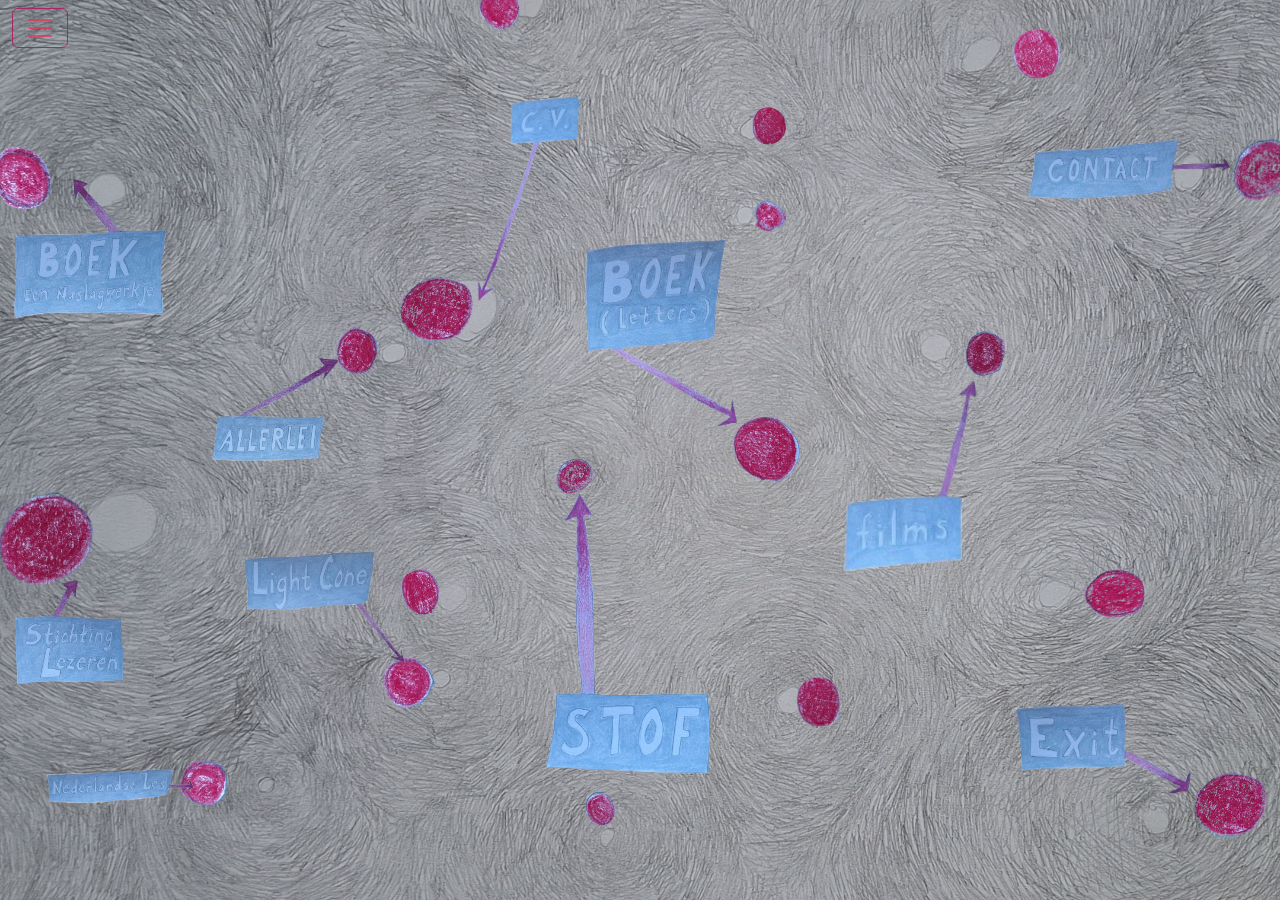
==== commit 67c7d17c: "Fix HTML formatting and remove duplicates" ====
--- a/index.html
+++ b/index.html
@@ -8,6 +8,48 @@
     <link rel="stylesheet" href="css/style.css" />
   </head>
   <body>
+    <nav class="navbar">
+    	<div class="container-fluid">
+    		<button class="navbar-toggler" type="button" data-bs-toggle="collapse" data-bs-target="#navbarSupportedContent" aria-controls="navbarSupportedContent" aria-expanded="false" aria-label="Toggle navigation">
+    			<span class="navbar-toggler-icon"></span>
+    		</button>
+    		<div class="collapse navbar-collapse bg-light" id="navbarSupportedContent">
+    			<ul class="navbar-nav me-auto mb-2 mb-lg-0">
+    				<li class="nav-item">
+    					<a href="#" class="nav-link" data-bs-toggle="modal" data-bs-target="#mediaModal" data-type="video" data-src="https://www.youtube-nocookie.com/embed/t-OnJP_u2HI">Boek Een Naslagwerkje</a>
+    				</li>
+    				<li class="nav-item">
+    					<a class="nav-link" href="https://lightcone.org/en/filmmaker-793-francien-van-everdingen" target="_blank">Light Cone</a>
+    				</li>
+    				<li class="nav-item">
+    					<a class="nav-link" href="https://artoffice.info/kunstenaar/francien-van-everdingen/" target="_blank">Allerlei</a>
+    				</li>
+    				<li class="nav-item">
+    					<a class="nav-link" href="https://www.etsy.com/shop/hitchhikehijabi" target="_blank">Stof</a>
+    				</li>
+    				<li class="nav-item">
+    					<a class="nav-link" href="http://www.lezeren.nl" target="_blank">Stichting Lezeren</a>
+    				</li>
+    				<li class="nav-item">
+    					<a class="nav-link" href="https://preply.in/FRANCIEN6NL3194022810" target="_blank">Nederlandse Les</a>
+    				</li>
+    				<li class="nav-item">
+    					<a href="#" class="nav-link" data-bs-toggle="modal" data-bs-target="#mediaModal" data-type="video" data-src="https://www.youtube-nocookie.com/embed/ELwjwDY3hUg">Boek Letters</a>
+    				</li>
+    				<li class="nav-item">
+    					<a href="#Filmografie-Francien-van-Everdingen.pdf" class="nav-link" data-bs-toggle="modal" data-bs-target="#mediaModal" data-type="pdf" data-src="/images/Filmografie-Francien-van-Everdingen.pdf">Films</a>
+    				</li>
+    				<li class="nav-item">
+    					<a href="#Filmografie-Francien-van-Everdingen.pdf" class="nav-link" data-bs-toggle="modal" data-bs-target="#mediaModal" data-type="pdf" data-src="/images/CV-Francien-van-Everdingen-website.pdf">CV</a>
+    				</li>
+    				<li class="nav-item">
+    					<a class="nav-link" data-bs-toggle="modal" data-bs-target="#mediaModal" data-type="image" data-src="images/contact-emailadres.png">Contact</a>
+    				</li>
+    				</a>
+    			</ul>
+    		</div>
+    	</div>
+    </nav>
     <div class="floating-links">
       <a href="#" class="node" data-bs-toggle="modal" data-bs-target="#mediaModal" data-type="video" data-src="https://www.youtube-nocookie.com/embed/t-OnJP_u2HI">
         <div class="tooltips arrow-up"><img src="images/Boek-naslagwerkje.png" alt="Boek-naslagwerkje"></div>
--- a/css/style.css
+++ b/css/style.css
@@ -1,225 +1,241 @@
 * {
-	margin: 0;
-	padding: 0;
-	box-sizing: border-box;
-}
-
+  margin: 0;
+  padding: 0;
+  box-sizing: border-box;
+}
+
+.navbar {
+  z-index: 3;
+  background: transparent;
+
+}
+.navbar-toggler {
+  color: #a72865;
+  border-color: #a72865;    
+}
+.nav-link {
+  color: #a72865;
+  padding-left: 10px;
+}
+.navbar-toggler-icon {
+  filter: invert(32%) sepia(90%) saturate(5000%) hue-rotate(330deg) brightness(95%) contrast(90%);
+}
 .floating-links {
-	position: fixed;
-	inset: 0;
-	overflow-x: hidden;
+  position: fixed;
+  inset: 0;
+  overflow-x: hidden;
 }
 
 .floating-links::before {
-	content: "";
-	position: absolute;
-	inset: -10%;
-	background: url("../images/bg.jpg") center / cover no-repeat;
-	z-index: 0;
-	animation: bgFloat 10s ease-in-out infinite;
+  content: "";
+  position: absolute;
+  inset: -10%;
+  background: url("../images/bg.jpg") center / cover no-repeat;
+  z-index: 0;
+  animation: bgFloat 10s ease-in-out infinite;
 }
 
 @keyframes bgFloat {
-	0% {
-		transform: translate(0, 0) scale(1);
-	}
-
-	25% {
-		transform: translate(-2px, 2px) scale(1);
-	}
-
-	50% {
-		transform: translate(2px, -2px) scale(1.01);
-	}
-
-	75% {
-		transform: translate(-2px, -2px) scale(1);
-	}
-
-	100% {
-		transform: translate(0, 0) scale(1);
-	}
+  0% {
+    transform: translate(0, 0) scale(1);
+  }
+
+  25% {
+    transform: translate(-2px, 2px) scale(1);
+  }
+
+  50% {
+    transform: translate(2px, -2px) scale(1.01);
+  }
+
+  75% {
+    transform: translate(-2px, -2px) scale(1);
+  }
+
+  100% {
+    transform: translate(0, 0) scale(1);
+  }
 }
 
 @keyframes float {
-	0% {
-		transform: translate(0, 0) rotate(0deg);
-	}
-
-	25% {
-		transform: translate(-2px, 2px) rotate(90deg);
-	}
-
-	50% {
-		transform: translate(2px, -2px) rotate(180deg);
-	}
-
-	75% {
-		transform: translate(-2px, -2px) rotate(270deg);
-	}
-
-	100% {
-		transform: translate(0, 0) rotate(360deg);
-	}
+  0% {
+    transform: translate(0, 0) rotate(0deg);
+  }
+
+  25% {
+    transform: translate(-2px, 2px) rotate(90deg);
+  }
+
+  50% {
+    transform: translate(2px, -2px) rotate(180deg);
+  }
+
+  75% {
+    transform: translate(-2px, -2px) rotate(270deg);
+  }
+
+  100% {
+    transform: translate(0, 0) rotate(360deg);
+  }
 }
 
 .node {
-	position: absolute;
-	width: var(--size);
-	height: var(--size);
-	cursor: pointer;
-	z-index: 2;
-	transform: translate(-50%, -50%);
+  position: absolute;
+  width: var(--size);
+  height: var(--size);
+  cursor: pointer;
+  z-index: 2;
+  transform: translate(-50%, -50%);
 }
 
 .node::before {
-	content: "";
-	position: absolute;
-	inset: 0;
-	border-radius: 50%;
-	background-size: cover;
-	background-position: center;
-	/* animation: float ease-in-out  infinite; */
-	animation: float 60s cubic-bezier(0.42, 0, 0.58, 1) infinite;
-	animation-duration: var(--dur);
-	animation-delay: var(--delay);
+  content: "";
+  position: absolute;
+  inset: 0;
+  border-radius: 50%;
+  background-size: cover;
+  background-position: center;
+  /* animation: float ease-in-out  infinite; */
+  animation: float 60s cubic-bezier(0.42, 0, 0.58, 1) infinite;
+  animation-duration: var(--dur);
+  animation-delay: var(--delay);
 }
 
 
 .node:nth-child(1)::before {
-	background-image: url("../images/reddot-01.png");
+  background-image: url("../images/reddot-01.png");
 }
 
 .node:nth-child(2)::before {
-	background-image: url("../images/reddot-02.png");
+  background-image: url("../images/reddot-02.png");
 }
 
 .node:nth-child(3)::before {
-	background-image: url("../images/reddot-03.png");
+  background-image: url("../images/reddot-03.png");
 }
 
 .node:nth-child(4)::before {
-	background-image: url("../images/reddot-04.png");
+  background-image: url("../images/reddot-04.png");
 }
 
 .node:nth-child(5)::before {
-	background-image: url("../images/reddot-04.png");
+  background-image: url("../images/reddot-04.png");
 }
 
 .node:nth-child(6)::before {
-	background-image: url("../images/reddot-05.png");
+  background-image: url("../images/reddot-05.png");
 }
 
 .node:nth-child(7)::before {
-	background-image: url("../images/reddot-06.png");
+  background-image: url("../images/reddot-06.png");
 }
 
 .node:nth-child(8)::before {
-	background-image: url("../images/reddot-07.png");
+  background-image: url("../images/reddot-07.png");
 }
 
 .node:nth-child(9)::before {
-	background-image: url("../images/reddot-08.png");
+  background-image: url("../images/reddot-08.png");
 }
 
 .node:nth-child(10)::before {
-	background-image: url("../images/reddot-09.png");
+  background-image: url("../images/reddot-09.png");
 }
 
 .node:nth-child(11)::before {
-	background-image: url("../images/reddot-10.png");
+  background-image: url("../images/reddot-10.png");
 }
 
 .node:nth-child(12)::before {
-	background-image: url("../images/reddot-10.png");
+  background-image: url("../images/reddot-10.png");
 }
 
 .node:nth-child(13)::before {
-	background-image: url("../images/reddot-11.png");
+  background-image: url("../images/reddot-11.png");
 }
 
 .node:nth-child(14)::before {
-	background-image: url("../images/reddot-15.png");
+  background-image: url("../images/reddot-15.png");
 }
 
 .node:nth-child(15)::before {
-	background-image: url("../images/reddot-16.png");
+  background-image: url("../images/reddot-16.png");
 }
 
 .node:nth-child(16)::before {
-	background-image: url("../images/reddot-17.png");
+  background-image: url("../images/reddot-17.png");
 }
 
 .node:nth-child(17)::before {
-	background-image: url("../images/reddot-18.png");
+  background-image: url("../images/reddot-18.png");
 }
 
 .node:nth-child(18)::before {
-	background-image: url("../images/reddot-19.png");
+  background-image: url("../images/reddot-19.png");
 }
 
 .node:nth-child(19)::before {
-	background-image: url("../images/reddot-20.png");
+  background-image: url("../images/reddot-20.png");
 }
 
 .tooltips {
-	position: absolute;
-	transform: scale(0.85);
-	transition: all 0.2s ease;
-	z-index: 3;
+  position: absolute;
+  transform: scale(0.85);
+  transition: all 0.2s ease;
+  z-index: 3;
 }
 
 .node:hover .tooltips {
-	opacity: 1;
-	transform: scale(0.87);
+  opacity: 1;
+  transform: scale(0.87);
 }
 
 .node,
 .tooltips {
-	pointer-events: auto;
+  pointer-events: auto;
 }
 
 .floating-links::before {
-	pointer-events: none;
+  pointer-events: none;
 }
 
 #pdfFile {
-	width: 100%;
-	height: 80vh;
-	border: none;
+  width: 100%;
+  height: 80vh;
+  border: none;
 }
 
 
 .btn-close-white {
-	filter: invert(1) grayscale(100%) brightness(200%);
-	z-index: 9999;
+  filter: invert(1) grayscale(100%) brightness(200%);
+  z-index: 9999;
 }
 
 .modal-dark .modal-content {
-	background-color: #222;
-	color: #fff;
+  background-color: #222;
+  color: #fff;
 }
 
 .modal-dark .btn-close {
-	filter: invert(1);
+  filter: invert(1);
 }
 
 #pdfContainer {
-	max-height: 80vh;
-	overflow-y: auto;
-	background: #111;
-	padding: 10px;
+  max-height: 80vh;
+  overflow-y: auto;
+  background: #111;
+  padding: 10px;
 }
 
 #pdfContainer canvas {
-	display: block;
-	margin: 0 auto 20px auto;
-	width: 100%;
-	height: 100%;
+  display: block;
+  margin: 0 auto 20px auto;
+  width: 100%;
+  height: 100%;
 }
 
 .mobile-floating-links {
-	display: none;
+  display: none;
 }
 
 /*@media (max-width: 767px) {
@@ -439,1916 +455,1913 @@
 }*/
 
 body::before {
-	position: fixed;
-	top: 10px;
-	left: 10px;
-	padding: 6px 10px;
-	background: black;
-	color: white;
-	font-size: 12px;
-	z-index: 9999;
-	border-radius: 4px;
+  position: fixed;
+  top: 10px;
+  left: 10px;
+  padding: 6px 10px;
+  background: black;
+  color: white;
+  font-size: 12px;
+  z-index: 9999;
+  border-radius: 4px;
 }
 
 /* Small phones */
 @media (max-width: 319px) {
 
 
-	body {
-		overflow-x: hidden;
-	}
-
-	.mobile-floating-links::before {
-		content: "";
-		position: absolute;
-		inset: -10%;
-		background: url(../images/mobile-bg.jpg) center / contain no-repeat;
-		background-size: cover;
-		z-index: 0;
-		animation: bgFloat 10s ease-in-out infinite;
-		min-height: 250vh;
-
-	}
-
-	.floating-links {
-		display: none;
-	}
-
-	.mobile-floating-links {
-		display: block;
-
-	}
-
-	.node:nth-child(1) {
-		--size: 75px;
-		--dur: 138s;
-		--delay: -4s;
-		left: 29%;
-		top: 0%;
-	}
-
-	.node:nth-child(2) {
-		--size: 103px;
-		--dur: 152s;
-		--delay: -12s;
-		left: 96%;
-		top: 8%;
-	}
-
-	.node:nth-child(3) {
-		--size: 60px;
-		--dur: 152s;
-		--delay: -12s;
-		left: 23%;
-		top: 23%;
-	}
-
-	.node:nth-child(4) {
-		--size: 94px;
-		--dur: 152s;
-		--delay: -12s;
-		left: 54%;
-		top: 48%;
-		z-index: 1;
-	}
-
-	.node:nth-child(5) {
-		--size: 125px;
-		--dur: 152s;
-		--delay: -12s;
-		left: 18%;
-		top: 62%;
-	}
-
-	.node:nth-child(6) {
-		--size: 43px;
-		--dur: 133s;
-		--delay: -15s;
-		left: 96%;
-		top: 94%;
-	}
-
-	.node:nth-child(7) {
-		--size: 76px;
-		--dur: 152s;
-		--delay: -12s;
-		left: 18%;
-		top: 95%;
-	}
-
-
-	.node:nth-child(8) {
-		--size: 90px;
-		--dur: 141s;
-		--delay: -18s;
-		left: 75%;
-		top: 113%;
-
-	}
-
-	.node:nth-child(9) {
-		--size: 65px;
-		--dur: 157s;
-		--delay: -25s;
-		left: 27%;
-		top: 135%;
-	}
-
-	.node:nth-child(10) {
-		--size: 175px;
-		--dur: 132s;
-		--delay: -6s;
-		left: 100%;
-		top: 156%;
-	}
-
-	.node:nth-child(11) {
-		--size: 65px;
-		--dur: 132s;
-		--delay: -6s;
-		left: 34%;
-		top: 181%;
-	}
-
-	.node:nth-child(12) {
-		--size: 70px;
-		--dur: 132s;
-		--delay: -6s;
-		left: 100%;
-		top: 191%;
-	}
-
-	.node:nth-child(13) {
-		--size: 67px;
-		--dur: 132s;
-		--delay: -6s;
-		left: 82%;
-		top: 234%;
-	}
-
-	.mobile-floating-links a.node:nth-child(1) .tooltips {
-		top: 45px;
-		left: -46px;
-		transform: scale(0.75);
-	}
-
-	.mobile-floating-links a.node:nth-child(2) .tooltips {
-		top: -46px;
-		left: -184px;
-		transform: scale(0.35);
-	}
-
-	.mobile-floating-links a.node:nth-child(3) .tooltips {
-		top: -85px;
-		left: -87px;
-		transform: scale(0.40);
-	}
-
-	.mobile-floating-links a.node:nth-child(4) .tooltips {
-		top: 18px;
-		left: -29px;
-		transform: scale(0.55);
-	}
-
-	.mobile-floating-links a.node:nth-child(5) .tooltips {
-		top: 45px;
-		left: -24px;
-		transform: scale(0.55);
-	}
-
-	.mobile-floating-links a.node:nth-child(6) .tooltips {
-		top: -25px;
-		left: -174px;
-		transform: scale(0.55);
-	}
-
-	.mobile-floating-links a.node:nth-child(7) .tooltips {
-		top: -130px;
-		left: -53px;
-		transform: scale(0.70);
-	}
-
-	.mobile-floating-links a.node:nth-child(8) .tooltips {
-		top: 7px;
-		left: -200px;
-		transform: scale(0.75);
-	}
-
-	.mobile-floating-links a.node:nth-child(9) .tooltips {
-		top: -155px;
-		left: -149px;
-		transform: scale(0.50);
-		rotate: 18deg;
-	}
-
-	.mobile-floating-links a.node:nth-child(10) .tooltips {
-		top: -72px;
-		left: -302px;
-		transform: scale(0.90);
-	}
-
-	.mobile-floating-links a.node:nth-child(11) .tooltips {
-		top: -180px;
-		left: 30px;
-		transform: scale(0.60);
-	}
-
-	.mobile-floating-links a.node:nth-child(12) .tooltips {
-		top: -195px;
-		left: -140px;
-		transform: scale(0.50);
-	}
-
-	.mobile-floating-links a.node:nth-child(13) .tooltips {
-		top: -67px;
-		left: -201px;
-		transform: scale(0.65);
-	}
+  body {
+    overflow-x: hidden;
+  }
+
+  .mobile-floating-links::before {
+    content: "";
+    position: absolute;
+    inset: -10%;
+    background: url(../images/mobile-bg.jpg) center / contain no-repeat;
+    background-size: cover;
+    z-index: 0;
+    animation: bgFloat 10s ease-in-out infinite;
+    min-height: 250vh;
+
+  }
+
+  .floating-links {
+    display: none;
+  }
+
+  .mobile-floating-links {
+    display: block;
+
+  }
+
+  .node:nth-child(1) {
+    --size: 75px;
+    --dur: 138s;
+    --delay: -4s;
+    left: 29%;
+    top: 0%;
+  }
+
+  .node:nth-child(2) {
+    --size: 103px;
+    --dur: 152s;
+    --delay: -12s;
+    left: 96%;
+    top: 8%;
+  }
+
+  .node:nth-child(3) {
+    --size: 60px;
+    --dur: 152s;
+    --delay: -12s;
+    left: 23%;
+    top: 23%;
+  }
+
+  .node:nth-child(4) {
+    --size: 94px;
+    --dur: 152s;
+    --delay: -12s;
+    left: 54%;
+    top: 48%;
+    z-index: 1;
+  }
+
+  .node:nth-child(5) {
+    --size: 125px;
+    --dur: 152s;
+    --delay: -12s;
+    left: 18%;
+    top: 62%;
+  }
+
+  .node:nth-child(6) {
+    --size: 43px;
+    --dur: 133s;
+    --delay: -15s;
+    left: 96%;
+    top: 94%;
+  }
+
+  .node:nth-child(7) {
+    --size: 76px;
+    --dur: 152s;
+    --delay: -12s;
+    left: 18%;
+    top: 95%;
+  }
+
+
+  .node:nth-child(8) {
+    --size: 90px;
+    --dur: 141s;
+    --delay: -18s;
+    left: 75%;
+    top: 113%;
+
+  }
+
+  .node:nth-child(9) {
+    --size: 65px;
+    --dur: 157s;
+    --delay: -25s;
+    left: 27%;
+    top: 135%;
+  }
+
+  .node:nth-child(10) {
+    --size: 175px;
+    --dur: 132s;
+    --delay: -6s;
+    left: 100%;
+    top: 156%;
+  }
+
+  .node:nth-child(11) {
+    --size: 65px;
+    --dur: 132s;
+    --delay: -6s;
+    left: 34%;
+    top: 181%;
+  }
+
+  .node:nth-child(12) {
+    --size: 70px;
+    --dur: 132s;
+    --delay: -6s;
+    left: 100%;
+    top: 191%;
+  }
+
+  .node:nth-child(13) {
+    --size: 67px;
+    --dur: 132s;
+    --delay: -6s;
+    left: 82%;
+    top: 234%;
+  }
+
+  .mobile-floating-links a.node:nth-child(1) .tooltips {
+    top: 45px;
+    left: -46px;
+    transform: scale(0.75);
+  }
+
+  .mobile-floating-links a.node:nth-child(2) .tooltips {
+    top: -46px;
+    left: -184px;
+    transform: scale(0.35);
+  }
+
+  .mobile-floating-links a.node:nth-child(3) .tooltips {
+    top: -85px;
+    left: -87px;
+    transform: scale(0.40);
+  }
+
+  .mobile-floating-links a.node:nth-child(4) .tooltips {
+    top: 18px;
+    left: -29px;
+    transform: scale(0.55);
+  }
+
+  .mobile-floating-links a.node:nth-child(5) .tooltips {
+    top: 45px;
+    left: -24px;
+    transform: scale(0.55);
+  }
+
+  .mobile-floating-links a.node:nth-child(6) .tooltips {
+    top: -25px;
+    left: -174px;
+    transform: scale(0.55);
+  }
+
+  .mobile-floating-links a.node:nth-child(7) .tooltips {
+    top: -130px;
+    left: -53px;
+    transform: scale(0.70);
+  }
+
+  .mobile-floating-links a.node:nth-child(8) .tooltips {
+    top: 7px;
+    left: -200px;
+    transform: scale(0.75);
+  }
+
+  .mobile-floating-links a.node:nth-child(9) .tooltips {
+    top: -155px;
+    left: -149px;
+    transform: scale(0.50);
+    rotate: 18deg;
+  }
+
+  .mobile-floating-links a.node:nth-child(10) .tooltips {
+    top: -72px;
+    left: -302px;
+    transform: scale(0.90);
+  }
+
+  .mobile-floating-links a.node:nth-child(11) .tooltips {
+    top: -180px;
+    left: 30px;
+    transform: scale(0.60);
+  }
+
+  .mobile-floating-links a.node:nth-child(12) .tooltips {
+    top: -195px;
+    left: -140px;
+    transform: scale(0.50);
+  }
+
+  .mobile-floating-links a.node:nth-child(13) .tooltips {
+    top: -67px;
+    left: -201px;
+    transform: scale(0.65);
+  }
 }
 
 /* Smartphones portrait */
 @media (min-width: 320px) and (max-width: 480px) {
 
-	body {
-		overflow-x: hidden;
-	}
-
-	.mobile-floating-links::before {
-		content: "";
-		position: absolute;
-		inset: -10%;
-		background: url(../images/mobile-bg.jpg) center / contain no-repeat;
-		background-size: cover;
-		z-index: 0;
-		animation: bgFloat 10s ease-in-out infinite;
-		min-height: 250vh;
-
-	}
-
-	.floating-links {
-		display: none;
-	}
-
-	.mobile-floating-links {
-		display: block;
-
-	}
-
-	.node:nth-child(1) {
-		--size: 75px;
-		--dur: 138s;
-		--delay: -4s;
-		left: 29%;
-		top: 0%;
-	}
-
-	.node:nth-child(2) {
-		--size: 91px;
-		--dur: 152s;
-		--delay: -12s;
-		left: 80%;
-		top: 7%;
-	}
-
-	.node:nth-child(3) {
-		--size: 60px;
-		--dur: 152s;
-		--delay: -12s;
-		left: 29%;
-		top: 23%;
-	}
-
-	.node:nth-child(4) {
-		--size: 94px;
-		--dur: 152s;
-		--delay: -12s;
-		left: 54%;
-		top: 48%;
-		z-index: 1;
-	}
-
-	.node:nth-child(5) {
-		--size: 105px;
-		--dur: 152s;
-		--delay: -12s;
-		left: 30%;
-		top: 62%;
-	}
-
-	.node:nth-child(6) {
-		--size: 43px;
-		--dur: 133s;
-		--delay: -15s;
-		left: 81%;
-		top: 94%;
-	}
-
-	.node:nth-child(7) {
-		--size: 76px;
-		--dur: 152s;
-		--delay: -12s;
-		left: 27%;
-		top: 95%;
-	}
-
-
-	.node:nth-child(8) {
-		--size: 77px;
-		--dur: 141s;
-		--delay: -18s;
-		left: 66%;
-		top: 114%;
-
-	}
-
-	.node:nth-child(9) {
-		--size: 58px;
-		--dur: 157s;
-		--delay: -25s;
-		left: 28%;
-		top: 135%;
-	}
-
-	.node:nth-child(10) {
-		--size: 185px;
-		--dur: 132s;
-		--delay: -6s;
-		left: 87%;
-		top: 155%;
-	}
-
-	.node:nth-child(11) {
-		--size: 65px;
-		--dur: 132s;
-		--delay: -6s;
-		left: 34%;
-		top: 181%;
-	}
-
-	.node:nth-child(12) {
-		--size: 79px;
-		--dur: 132s;
-		--delay: -6s;
-		left: 86%;
-		top: 191%;
-	}
-
-	.node:nth-child(13) {
-		--size: 67px;
-		--dur: 132s;
-		--delay: -6s;
-		left: 73%;
-		top: 234%;
-	}
-
-	.node:nth-child(14) {
-		--size: 67px;
-		--dur: 132s;
-		--delay: -6s;
-		left: 1%;
-		top: 210%;
-	}
-
-	.mobile-floating-links a.node:nth-child(1) .tooltips {
-		top: 45px;
-		left: -46px;
-		transform: scale(0.75);
-	}
-
-	.mobile-floating-links a.node:nth-child(2) .tooltips {
-		top: -46px;
-		left: -174px;
-		transform: scale(0.35);
-	}
-
-	.mobile-floating-links a.node:nth-child(3) .tooltips {
-		top: -80px;
-		left: -85px;
-		transform: scale(0.35);
-	}
-
-	.mobile-floating-links a.node:nth-child(4) .tooltips {
-		top: 0px;
-		left: -29px;
-		transform: scale(0.50);
-	}
-
-	.mobile-floating-links a.node:nth-child(5) .tooltips {
-		top: 45px;
-		left: -24px;
-		transform: scale(0.55);
-	}
-
-	.mobile-floating-links a.node:nth-child(6) .tooltips {
-		top: -25px;
-		left: -174px;
-		transform: scale(0.55);
-	}
-
-	.mobile-floating-links a.node:nth-child(7) .tooltips {
-		top: -130px;
-		left: -60px;
-		transform: scale(0.65);
-	}
-
-	.mobile-floating-links a.node:nth-child(8) .tooltips {
-		top: 7px;
-		left: -200px;
-		transform: scale(0.75);
-	}
-
-	.mobile-floating-links a.node:nth-child(9) .tooltips {
-		top: -155px;
-		left: -149px;
-		transform: scale(0.50);
-		rotate: 18deg;
-	}
-
-	.mobile-floating-links a.node:nth-child(10) .tooltips {
-		top: -99px;
-		left: -300px;
-		transform: scale(0.90);
-	}
-
-	.mobile-floating-links a.node:nth-child(11) .tooltips {
-		top: -197px;
-		left: 8px;
-		transform: scale(0.60);
-	}
-
-	.mobile-floating-links a.node:nth-child(12) .tooltips {
-		top: -190px;
-		left: -140px;
-		transform: scale(0.50);
-	}
-
-	.mobile-floating-links a.node:nth-child(13) .tooltips {
-		top: -67px;
-		left: -201px;
-		transform: scale(0.65);
-	}
+  body {
+    overflow-x: hidden;
+  }
+
+  .mobile-floating-links::before {
+    content: "";
+    position: absolute;
+    inset: -10%;
+    background: url(../images/mobile-bg.jpg) center / contain no-repeat;
+    background-size: cover;
+    z-index: 0;
+    animation: bgFloat 10s ease-in-out infinite;
+    min-height: 250vh;
+
+  }
+
+  .floating-links {
+    display: none;
+  }
+
+  .mobile-floating-links {
+    display: block;
+
+  }
+
+  .node:nth-child(1) {
+    --size: 75px;
+    --dur: 138s;
+    --delay: -4s;
+    left: 29%;
+    top: 0%;
+  }
+
+  .node:nth-child(2) {
+    --size: 91px;
+    --dur: 152s;
+    --delay: -12s;
+    left: 80%;
+    top: 10%;
+  }
+
+  .node:nth-child(3) {
+    --size: 60px;
+    --dur: 152s;
+    --delay: -12s;
+    left: 29%;
+    top: 25%;
+  }
+
+  .node:nth-child(4) {
+    --size: 94px;
+    --dur: 152s;
+    --delay: -12s;
+    left: 54%;
+    top: 52%;
+    z-index: 1;
+  }
+
+  .node:nth-child(5) {
+    --size: 105px;
+    --dur: 152s;
+    --delay: -12s;
+    left: 30%;
+    top: 68%;
+  }
+
+  .node:nth-child(6) {
+    --size: 43px;
+    --dur: 133s;
+    --delay: -15s;
+    left: 84%;
+    top: 102%;
+  }
+
+  .node:nth-child(7) {
+    --size: 76px;
+    --dur: 152s;
+    --delay: -12s;
+    left: 27%;
+    top: 103%;
+  }
+
+
+  .node:nth-child(8) {
+    --size: 81px;
+    --dur: 141s;
+    --delay: -18s;
+    left: 66%;
+    top: 122%;
+
+  }
+
+  .node:nth-child(9) {
+    --size: 58px;
+    --dur: 157s;
+    --delay: -25s;
+    left: 28%;
+    top: 145%;
+  }
+
+  .node:nth-child(10) {
+    --size: 185px;
+    --dur: 132s;
+    --delay: -6s;
+    left: 87%;
+    top: 167%;
+  }
+
+  .node:nth-child(11) {
+    --size: 65px;
+    --dur: 132s;
+    --delay: -6s;
+    left: 34%;
+    top: 193%;
+  }
+
+  .node:nth-child(12) {
+    --size: 79px;
+    --dur: 132s;
+    --delay: -6s;
+    left: 86%;
+    top: 206%;
+  }
+
+  .node:nth-child(13) {
+    --size: 67px;
+    --dur: 132s;
+    --delay: -6s;
+    left: 73%;
+    top: 251%;
+  }
+
+  .node:nth-child(14) {
+    --size: 67px;
+    --dur: 132s;
+    --delay: -6s;
+    left: 1%;
+    top: 227%;
+  }
+
+  .mobile-floating-links a.node:nth-child(1) .tooltips {
+    top: 45px;
+    left: -46px;
+    transform: scale(0.75);
+  }
+
+  .mobile-floating-links a.node:nth-child(2) .tooltips {
+    top: -46px;
+    left: -174px;
+    transform: scale(0.35);
+  }
+
+  .mobile-floating-links a.node:nth-child(3) .tooltips {
+    top: -80px;
+    left: -85px;
+    transform: scale(0.35);
+  }
+
+  .mobile-floating-links a.node:nth-child(4) .tooltips {
+    top: 0px;
+    left: -29px;
+    transform: scale(0.50);
+  }
+
+  .mobile-floating-links a.node:nth-child(5) .tooltips {
+    top: 45px;
+    left: -24px;
+    transform: scale(0.55);
+  }
+
+  .mobile-floating-links a.node:nth-child(6) .tooltips {
+    top: -25px;
+    left: -174px;
+    transform: scale(0.55);
+  }
+
+  .mobile-floating-links a.node:nth-child(7) .tooltips {
+    top: -130px;
+    left: -60px;
+    transform: scale(0.65);
+  }
+
+  .mobile-floating-links a.node:nth-child(8) .tooltips {
+    top: 7px;
+    left: -200px;
+    transform: scale(0.75);
+  }
+
+  .mobile-floating-links a.node:nth-child(9) .tooltips {
+    top: -155px;
+    left: -149px;
+    transform: scale(0.50);
+    rotate: 18deg;
+  }
+
+  .mobile-floating-links a.node:nth-child(10) .tooltips {
+    top: -99px;
+    left: -300px;
+    transform: scale(0.90);
+  }
+
+  .mobile-floating-links a.node:nth-child(11) .tooltips {
+    top: -197px;
+    left: 8px;
+    transform: scale(0.60);
+  }
+
+  .mobile-floating-links a.node:nth-child(12) .tooltips {
+    top: -190px;
+    left: -140px;
+    transform: scale(0.50);
+  }
+
+  .mobile-floating-links a.node:nth-child(13) .tooltips {
+    top: -67px;
+    left: -201px;
+    transform: scale(0.65);
+  }
 }
 
 
 /* Tablets portrait */
 @media (min-width: 768px) and (max-width: 1024px) and (orientation: portrait) {
 
-	.node:nth-child(1) {
-		--size: 75px;
-		--dur: 138s;
-		--delay: -4s;
-		left: 8%;
-		top: 9%;
-	}
-
-	.node:nth-child(2) {
-		--size: 65px;
-		--dur: 152s;
-		--delay: -12s;
-		left: 35%;
-		top: 73%;
-	}
-
-	.node:nth-child(3) {
-		--size: 59px;
-		--dur: 129s;
-		--delay: -7s;
-		left: 31%;
-		top: 34%;
-	}
-
-	.node:nth-child(4) {
-		--size: 52px;
-		--dur: 144s;
-		--delay: -21s;
-		left: 46%;
-		top: 54%;
-	}
-
-	.node:nth-child(5) {
-		--size: 90px;
-		--dur: 161s;
-		--delay: -2s;
-		left: 93%;
-		top: 7%;
-	}
-
-	.node:nth-child(6) {
-		--size: 105px;
-		--dur: 133s;
-		--delay: -15s;
-		left: 9%;
-		top: 62%;
-	}
-
-	.node:nth-child(7) {
-		--size: 60px;
-		--dur: 148s;
-		--delay: -9s;
-		left: 35%;
-		top: 87%;
-	}
-
-	.node:nth-child(8) {
-		--size: 61px;
-		--dur: 141s;
-		--delay: -18s;
-		left: 82%;
-		top: 73%;
-	}
-
-	.node:nth-child(9) {
-		--size: 72px;
-		--dur: 157s;
-		--delay: -25s;
-		left: 59%;
-		top: 51%;
-	}
-
-	.node:nth-child(10) {
-		--size: 70px;
-		--dur: 132s;
-		--delay: -6s;
-		left: 73%;
-		top: 34%;
-	}
-
-	.node:nth-child(11) {
-		--size: 125px;
-		--dur: 232s;
-		--delay: -6s;
-		left: 37%;
-		top: 27%;
-	}
-
-	.node:nth-child(12) {
-		--size: 75px;
-		--dur: 132s;
-		--delay: -6s;
-		left: 89%;
-		top: 100%;
-	}
-
-	.node:nth-child(13) {
-		--size: 37px;
-		--dur: 132s;
-		--delay: -6s;
-		left: 58%;
-		top: 13%;
-	}
-
-	.node:nth-child(14) {
-		--size: 49px;
-		--dur: 132s;
-		--delay: -6s;
-		left: 62%;
-		top: 90%;
-	}
-
-	.floating-links a.node:nth-child(1) .tooltips {
-		top: 45px;
-		left: -46px;
-		transform: scale(0.75);
-	}
-
-	.floating-links a.node:nth-child(2) .tooltips {
-		top: -171px;
-		left: -237px;
-		transform: scale(0.95);
-	}
-
-	.floating-links a.node:nth-child(3) .tooltips {
-		top: 12px;
-		left: -208px;
-		transform: scale(0.85);
-	}
-
-	.floating-links a.node:nth-child(4) .tooltips {
-		top: -33px;
-		left: -48px;
-		transform: scale(0.65);
-	}
-
-	.floating-links a.node:nth-child(5) .tooltips {
-		top: -6px;
-		left: -211px;
-	}
-
-	.floating-links a.node:nth-child(6) .tooltips {
-		top: 9px;
-		left: -186px;
-		transform: scale(0.55);
-	}
-
-	.floating-links a.node:nth-child(7) .tooltips {
-		top: -119px;
-		left: -352px;
-		transform: scale(0.90);
-	}
-
-	.floating-links a.node:nth-child(8) .tooltips {
-		top: -189px;
-		left: -173px;
-		transform: scale(0.70);
-		rotate: 22deg;
-	}
-
-	.floating-links a.node:nth-child(9) .tooltips {
-		top: -215px;
-		left: -179px;
-		transform: scale(0.70);
-	}
-
-	.floating-links a.node:nth-child(10) .tooltips {
-		top: 87px;
-		left: -92px;
-		transform: scale(1.3);
-	}
-
-	.floating-links a.node:nth-child(11) .tooltips {
-		top: -197px;
-		left: 103px;
-		transform: scale(0.98);
-	}
-
-	.floating-links a.node:nth-child(12) .tooltips {
-		top: -75px;
-		left: -205px;
-		transform: scale(0.75);
-	}
+  .node:nth-child(1) {
+    --size: 75px;
+    --dur: 138s;
+    --delay: -4s;
+    left: 8%;
+    top: 9%;
+  }
+
+  .node:nth-child(2) {
+    --size: 65px;
+    --dur: 152s;
+    --delay: -12s;
+    left: 35%;
+    top: 73%;
+  }
+
+  .node:nth-child(3) {
+    --size: 59px;
+    --dur: 129s;
+    --delay: -7s;
+    left: 31%;
+    top: 34%;
+  }
+
+  .node:nth-child(4) {
+    --size: 52px;
+    --dur: 144s;
+    --delay: -21s;
+    left: 46%;
+    top: 54%;
+  }
+
+  .node:nth-child(5) {
+    --size: 90px;
+    --dur: 161s;
+    --delay: -2s;
+    left: 93%;
+    top: 7%;
+  }
+
+  .node:nth-child(6) {
+    --size: 105px;
+    --dur: 133s;
+    --delay: -15s;
+    left: 9%;
+    top: 62%;
+  }
+
+  .node:nth-child(7) {
+    --size: 60px;
+    --dur: 148s;
+    --delay: -9s;
+    left: 35%;
+    top: 87%;
+  }
+
+  .node:nth-child(8) {
+    --size: 61px;
+    --dur: 141s;
+    --delay: -18s;
+    left: 82%;
+    top: 73%;
+  }
+
+  .node:nth-child(9) {
+    --size: 72px;
+    --dur: 157s;
+    --delay: -25s;
+    left: 59%;
+    top: 51%;
+  }
+
+  .node:nth-child(10) {
+    --size: 70px;
+    --dur: 132s;
+    --delay: -6s;
+    left: 73%;
+    top: 34%;
+  }
+
+  .node:nth-child(11) {
+    --size: 125px;
+    --dur: 232s;
+    --delay: -6s;
+    left: 37%;
+    top: 27%;
+  }
+
+  .node:nth-child(12) {
+    --size: 75px;
+    --dur: 132s;
+    --delay: -6s;
+    left: 89%;
+    top: 100%;
+  }
+
+  .node:nth-child(13) {
+    --size: 37px;
+    --dur: 132s;
+    --delay: -6s;
+    left: 58%;
+    top: 13%;
+  }
+
+  .node:nth-child(14) {
+    --size: 49px;
+    --dur: 132s;
+    --delay: -6s;
+    left: 62%;
+    top: 90%;
+  }
+
+  .floating-links a.node:nth-child(1) .tooltips {
+    top: 45px;
+    left: -46px;
+    transform: scale(0.75);
+  }
+
+  .floating-links a.node:nth-child(2) .tooltips {
+    top: -171px;
+    left: -237px;
+    transform: scale(0.95);
+  }
+
+  .floating-links a.node:nth-child(3) .tooltips {
+    top: 12px;
+    left: -208px;
+    transform: scale(0.85);
+  }
+
+  .floating-links a.node:nth-child(4) .tooltips {
+    top: -33px;
+    left: -48px;
+    transform: scale(0.65);
+  }
+
+  .floating-links a.node:nth-child(5) .tooltips {
+    top: -6px;
+    left: -211px;
+  }
+
+  .floating-links a.node:nth-child(6) .tooltips {
+    top: 9px;
+    left: -186px;
+    transform: scale(0.55);
+  }
+
+  .floating-links a.node:nth-child(7) .tooltips {
+    top: -119px;
+    left: -352px;
+    transform: scale(0.90);
+  }
+
+  .floating-links a.node:nth-child(8) .tooltips {
+    top: -189px;
+    left: -173px;
+    transform: scale(0.70);
+    rotate: 22deg;
+  }
+
+  .floating-links a.node:nth-child(9) .tooltips {
+    top: -215px;
+    left: -179px;
+    transform: scale(0.70);
+  }
+
+  .floating-links a.node:nth-child(10) .tooltips {
+    top: 87px;
+    left: -92px;
+    transform: scale(1.3);
+  }
+
+  .floating-links a.node:nth-child(11) .tooltips {
+    top: -197px;
+    left: 103px;
+    transform: scale(0.98);
+  }
+
+  .floating-links a.node:nth-child(12) .tooltips {
+    top: -75px;
+    left: -205px;
+    transform: scale(0.75);
+  }
 }
 
 
 /* Laptops */
 @media (min-width: 1025px) and (max-width: 1280px) {
 
-	.node:nth-child(1) {
-		--size: 75px;
-		--dur: 138s;
-		--delay: -4s;
-		left: 2%;
-		top: 20%;
-	}
-
-	.node:nth-child(2) {
-		--size: 65px;
-		--dur: 152s;
-		--delay: -12s;
-		left: 32%;
-		top: 76%;
-	}
-
-	.node:nth-child(3) {
-		--size: 59px;
-		--dur: 129s;
-		--delay: -7s;
-		left: 28%;
-		top: 39%;
-	}
-
-	.node:nth-child(4) {
-		--size: 52px;
-		--dur: 144s;
-		--delay: -21s;
-		left: 45%;
-		top: 53%;
-	}
-
-	.node:nth-child(5) {
-		--size: 90px;
-		--dur: 161s;
-		--delay: -2s;
-		left: 99%;
-		top: 19%;
-	}
-
-	.node:nth-child(6) {
-		--size: 105px;
-		--dur: 133s;
-		--delay: -15s;
-		left: 4%;
-		top: 60%;
-	}
-
-	.node:nth-child(7) {
-		--size: 60px;
-		--dur: 148s;
-		--delay: -9s;
-		left: 16%;
-		top: 87%;
-	}
-
-	.node:nth-child(8) {
-		--size: 61px;
-		--dur: 141s;
-		--delay: -18s;
-		left: 87%;
-		top: 66%;
-	}
-
-	.node:nth-child(9) {
-		--size: 72px;
-		--dur: 157s;
-		--delay: -25s;
-		left: 60%;
-		top: 50%;
-	}
-
-	.node:nth-child(10) {
-		--size: 70px;
-		--dur: 132s;
-		--delay: -6s;
-		left: 77%;
-		top: 39%;
-	}
-
-	.node:nth-child(11) {
-		--size: 76px;
-		--dur: 232s;
-		--delay: -6s;
-		left: 34%;
-		top: 34%;
-	}
-
-	.node:nth-child(12) {
-		--size: 75px;
-		--dur: 132s;
-		--delay: -6s;
-		left: 96%;
-		top: 89%;
-	}
-
-	.node:nth-child(13) {
-		--size: 37px;
-		--dur: 132s;
-		--delay: -6s;
-		left: 60%;
-		top: 14%;
-	}
-
-	.node:nth-child(14) {
-		--size: 49px;
-		--dur: 132s;
-		--delay: -6s;
-		left: 64%;
-		top: 78%;
-	}
-
-	.node:nth-child(15) {
-		--size: 49px;
-		--dur: 132s;
-		--delay: -6s;
-		left: 60%;
-		top: 24%;
-	}
-
-	.node:nth-child(16) {
-		--size: 49px;
-		--dur: 132s;
-		--delay: -6s;
-		left: 33%;
-		top: 66%;
-	}
-
-	.node:nth-child(17) {
-		--size: 49px;
-		--dur: 132s;
-		--delay: -6s;
-		left: 81%;
-		top: 6%;
-	}
-
-	.node:nth-child(18) {
-		--size: 49px;
-		--dur: 132s;
-		--delay: -6s;
-		left: 39%;
-		top: 1%;
-	}
-
-	.node:nth-child(19) {
-		--size: 49px;
-		--dur: 132s;
-		--delay: -6s;
-		left: 47%;
-		top: 90%;
-	}
-
-	.floating-links a.node:nth-child(1) .tooltips {
-		top: -10px;
-		left: -26px;
-		transform: scale(0.60);
-	}
-
-	.floating-links a.node:nth-child(2) .tooltips {
-		top: -137px;
-		left: -187px;
-		transform: scale(0.60);
-	}
-
-	.floating-links a.node:nth-child(3) .tooltips {
-		top: -7px;
-		left: -168px;
-		transform: scale(0.55);
-	}
-
-	.floating-links a.node:nth-child(4) .tooltips {
-		top: -33px;
-		left: -48px;
-		transform: scale(0.65);
-	}
-
-	.floating-links a.node:nth-child(5) .tooltips {
-		top: 8px;
-		left: -211px;
-	}
-
-	.floating-links a.node:nth-child(6) .tooltips {
-		top: -29px;
-		left: -111px;
-		transform: scale(0.30);
-	}
-
-	.floating-links a.node:nth-child(7) .tooltips {
-		top: -178px;
-		left: -270px;
-		transform: scale(0.55);
-	}
-
-	.floating-links a.node:nth-child(8) .tooltips {
-		top: -189px;
-		left: -173px;
-		transform: scale(0.70);
-		rotate: 22deg;
-	}
-
-	.floating-links a.node:nth-child(9) .tooltips {
-		top: -215px;
-		left: -179px;
-		transform: scale(0.70);
-	}
-
-	.floating-links a.node:nth-child(10) .tooltips {
-		top: 87px;
-		left: -92px;
-		transform: scale(1.3);
-	}
-
-	.floating-links a.node:nth-child(11) .tooltips {
-		top: -197px;
-		left: 68px;
-		transform: scale(0.80);
-	}
-
-	.floating-links a.node:nth-child(12) .tooltips {
-		top: -75px;
-		left: -205px;
-		transform: scale(0.75);
-	}
+  .node:nth-child(1) {
+    --size: 75px;
+    --dur: 138s;
+    --delay: -4s;
+    left: 2%;
+    top: 20%;
+  }
+
+  .node:nth-child(2) {
+    --size: 65px;
+    --dur: 152s;
+    --delay: -12s;
+    left: 32%;
+    top: 76%;
+  }
+
+  .node:nth-child(3) {
+    --size: 59px;
+    --dur: 129s;
+    --delay: -7s;
+    left: 28%;
+    top: 39%;
+  }
+
+  .node:nth-child(4) {
+    --size: 52px;
+    --dur: 144s;
+    --delay: -21s;
+    left: 45%;
+    top: 53%;
+  }
+
+  .node:nth-child(5) {
+    --size: 90px;
+    --dur: 161s;
+    --delay: -2s;
+    left: 99%;
+    top: 19%;
+  }
+
+  .node:nth-child(6) {
+    --size: 105px;
+    --dur: 133s;
+    --delay: -15s;
+    left: 4%;
+    top: 60%;
+  }
+
+  .node:nth-child(7) {
+    --size: 60px;
+    --dur: 148s;
+    --delay: -9s;
+    left: 16%;
+    top: 87%;
+  }
+
+  .node:nth-child(8) {
+    --size: 61px;
+    --dur: 141s;
+    --delay: -18s;
+    left: 87%;
+    top: 66%;
+  }
+
+  .node:nth-child(9) {
+    --size: 72px;
+    --dur: 157s;
+    --delay: -25s;
+    left: 60%;
+    top: 50%;
+  }
+
+  .node:nth-child(10) {
+    --size: 70px;
+    --dur: 132s;
+    --delay: -6s;
+    left: 77%;
+    top: 39%;
+  }
+
+  .node:nth-child(11) {
+    --size: 76px;
+    --dur: 232s;
+    --delay: -6s;
+    left: 34%;
+    top: 34%;
+  }
+
+  .node:nth-child(12) {
+    --size: 75px;
+    --dur: 132s;
+    --delay: -6s;
+    left: 96%;
+    top: 89%;
+  }
+
+  .node:nth-child(13) {
+    --size: 37px;
+    --dur: 132s;
+    --delay: -6s;
+    left: 60%;
+    top: 14%;
+  }
+
+  .node:nth-child(14) {
+    --size: 49px;
+    --dur: 132s;
+    --delay: -6s;
+    left: 64%;
+    top: 78%;
+  }
+
+  .node:nth-child(15) {
+    --size: 49px;
+    --dur: 132s;
+    --delay: -6s;
+    left: 60%;
+    top: 24%;
+  }
+
+  .node:nth-child(16) {
+    --size: 49px;
+    --dur: 132s;
+    --delay: -6s;
+    left: 33%;
+    top: 66%;
+  }
+
+  .node:nth-child(17) {
+    --size: 49px;
+    --dur: 132s;
+    --delay: -6s;
+    left: 81%;
+    top: 6%;
+  }
+
+  .node:nth-child(18) {
+    --size: 49px;
+    --dur: 132s;
+    --delay: -6s;
+    left: 39%;
+    top: 1%;
+  }
+
+  .node:nth-child(19) {
+    --size: 49px;
+    --dur: 132s;
+    --delay: -6s;
+    left: 47%;
+    top: 90%;
+  }
+
+  .floating-links a.node:nth-child(1) .tooltips {
+    top: -10px;
+    left: -26px;
+    transform: scale(0.60);
+  }
+
+  .floating-links a.node:nth-child(2) .tooltips {
+    top: -137px;
+    left: -187px;
+    transform: scale(0.60);
+  }
+
+  .floating-links a.node:nth-child(3) .tooltips {
+    top: -7px;
+    left: -168px;
+    transform: scale(0.55);
+  }
+
+  .floating-links a.node:nth-child(4) .tooltips {
+    top: -33px;
+    left: -48px;
+    transform: scale(0.65);
+  }
+
+  .floating-links a.node:nth-child(5) .tooltips {
+    top: 8px;
+    left: -211px;
+  }
+
+  .floating-links a.node:nth-child(6) .tooltips {
+    top: -29px;
+    left: -111px;
+    transform: scale(0.30);
+  }
+
+  .floating-links a.node:nth-child(7) .tooltips {
+    top: -178px;
+    left: -270px;
+    transform: scale(0.55);
+  }
+
+  .floating-links a.node:nth-child(8) .tooltips {
+    top: -189px;
+    left: -173px;
+    transform: scale(0.70);
+    rotate: 22deg;
+  }
+
+  .floating-links a.node:nth-child(9) .tooltips {
+    top: -215px;
+    left: -179px;
+    transform: scale(0.70);
+  }
+
+  .floating-links a.node:nth-child(10) .tooltips {
+    top: 87px;
+    left: -92px;
+    transform: scale(1.3);
+  }
+
+  .floating-links a.node:nth-child(11) .tooltips {
+    top: -197px;
+    left: 68px;
+    transform: scale(0.80);
+  }
+
+  .floating-links a.node:nth-child(12) .tooltips {
+    top: -75px;
+    left: -205px;
+    transform: scale(0.75);
+  }
 }
 
 /* Desktops */
 @media (min-width: 1281px) and (max-width: 1440px) {
-	.node:nth-child(1) {
-		--size: 75px;
-		--dur: 138s;
-		--delay: -4s;
-		left: 9%;
-		top: 19%;
-	}
-
-	.node:nth-child(2) {
-		--size: 65px;
-		--dur: 152s;
-		--delay: -12s;
-		left: 35%;
-		top: 79%;
-	}
-
-	.node:nth-child(3) {
-		--size: 59px;
-		--dur: 129s;
-		--delay: -7s;
-		left: 31%;
-		top: 37%;
-	}
-
-	.node:nth-child(4) {
-		--size: 52px;
-		--dur: 144s;
-		--delay: -21s;
-		left: 46%;
-		top: 54%;
-	}
-
-	.node:nth-child(5) {
-		--size: 90px;
-		--dur: 161s;
-		--delay: -2s;
-		left: 93%;
-		top: 17%;
-	}
-
-	.node:nth-child(6) {
-		--size: 105px;
-		--dur: 133s;
-		--delay: -15s;
-		left: 10%;
-		top: 60%;
-	}
-
-	.node:nth-child(7) {
-		--size: 60px;
-		--dur: 148s;
-		--delay: -9s;
-		left: 20%;
-		top: 90%;
-	}
-
-	.node:nth-child(8) {
-		--size: 61px;
-		--dur: 141s;
-		--delay: -18s;
-		left: 82%;
-		top: 67%;
-	}
-
-	.node:nth-child(9) {
-		--size: 72px;
-		--dur: 157s;
-		--delay: -25s;
-		left: 59%;
-		top: 51%;
-	}
-
-	.node:nth-child(10) {
-		--size: 70px;
-		--dur: 132s;
-		--delay: -6s;
-		left: 74%;
-		top: 38%;
-	}
-
-	.node:nth-child(11) {
-		--size: 105px;
-		--dur: 232s;
-		--delay: -6s;
-		left: 37%;
-		top: 31%;
-	}
-
-	.node:nth-child(12) {
-		--size: 75px;
-		--dur: 132s;
-		--delay: -6s;
-		left: 89%;
-		top: 92%;
-	}
-
-	.node:nth-child(13) {
-		--size: 37px;
-		--dur: 132s;
-		--delay: -6s;
-		left: 59%;
-		top: 11%;
-	}
-
-	.node:nth-child(14) {
-		--size: 49px;
-		--dur: 132s;
-		--delay: -6s;
-		left: 62%;
-		top: 80%;
-	}
-
-	.node:nth-child(15) {
-		--size: 49px;
-		--dur: 132s;
-		--delay: -6s;
-		left: 58%;
-		top: 22%;
-	}
-
-	.node:nth-child(16) {
-		--size: 49px;
-		--dur: 132s;
-		--delay: -6s;
-		left: 35%;
-		top: 67%;
-	}
-
-	.node:nth-child(17) {
-		--size: 49px;
-		--dur: 132s;
-		--delay: -6s;
-		left: 77%;
-		top: 4%;
-	}
-
-	.floating-links a.node:nth-child(1) .tooltips {
-		top: 18px;
-		left: -53px;
-		transform: scale(0.70);
-	}
-
-	.floating-links a.node:nth-child(2) .tooltips {
-		top: -135px;
-		left: -224px;
-		transform: scale(0.75);
-	}
-
-	.floating-links a.node:nth-child(3) .tooltips {
-		top: 12px;
-		left: -208px;
-		transform: scale(0.85);
-	}
-
-	.floating-links a.node:nth-child(4) .tooltips {
-		top: -33px;
-		left: -48px;
-		transform: scale(0.65);
-	}
-
-	.floating-links a.node:nth-child(5) .tooltips {
-		top: 8px;
-		left: -211px;
-	}
-
-	.floating-links a.node:nth-child(6) .tooltips {
-		top: -12px;
-		left: -166px;
-		transform: scale(0.40);
-	}
-
-	.floating-links a.node:nth-child(7) .tooltips {
-		top: -128px;
-		left: -330px;
-		transform: scale(0.85);
-	}
-
-	.floating-links a.node:nth-child(8) .tooltips {
-		top: -189px;
-		left: -173px;
-		transform: scale(0.70);
-		rotate: 22deg;
-	}
-
-	.floating-links a.node:nth-child(9) .tooltips {
-		top: -215px;
-		left: -179px;
-		transform: scale(0.70);
-	}
-
-	.floating-links a.node:nth-child(10) .tooltips {
-		top: 87px;
-		left: -92px;
-		transform: scale(1.3);
-	}
-
-	.floating-links a.node:nth-child(11) .tooltips {
-		top: -197px;
-		left: 68px;
-		transform: scale(0.80);
-	}
-
-	.floating-links a.node:nth-child(12) .tooltips {
-		top: -75px;
-		left: -205px;
-		transform: scale(0.75);
-	}
+  .node:nth-child(1) {
+    --size: 75px;
+    --dur: 138s;
+    --delay: -4s;
+    left: 9%;
+    top: 19%;
+  }
+
+  .node:nth-child(2) {
+    --size: 65px;
+    --dur: 152s;
+    --delay: -12s;
+    left: 35%;
+    top: 79%;
+  }
+
+  .node:nth-child(3) {
+    --size: 59px;
+    --dur: 129s;
+    --delay: -7s;
+    left: 31%;
+    top: 37%;
+  }
+
+  .node:nth-child(4) {
+    --size: 52px;
+    --dur: 144s;
+    --delay: -21s;
+    left: 46%;
+    top: 54%;
+  }
+
+  .node:nth-child(5) {
+    --size: 90px;
+    --dur: 161s;
+    --delay: -2s;
+    left: 93%;
+    top: 17%;
+  }
+
+  .node:nth-child(6) {
+    --size: 105px;
+    --dur: 133s;
+    --delay: -15s;
+    left: 10%;
+    top: 60%;
+  }
+
+  .node:nth-child(7) {
+    --size: 60px;
+    --dur: 148s;
+    --delay: -9s;
+    left: 20%;
+    top: 90%;
+  }
+
+  .node:nth-child(8) {
+    --size: 61px;
+    --dur: 141s;
+    --delay: -18s;
+    left: 82%;
+    top: 67%;
+  }
+
+  .node:nth-child(9) {
+    --size: 72px;
+    --dur: 157s;
+    --delay: -25s;
+    left: 59%;
+    top: 51%;
+  }
+
+  .node:nth-child(10) {
+    --size: 70px;
+    --dur: 132s;
+    --delay: -6s;
+    left: 74%;
+    top: 38%;
+  }
+
+  .node:nth-child(11) {
+    --size: 105px;
+    --dur: 232s;
+    --delay: -6s;
+    left: 37%;
+    top: 31%;
+  }
+
+  .node:nth-child(12) {
+    --size: 75px;
+    --dur: 132s;
+    --delay: -6s;
+    left: 89%;
+    top: 92%;
+  }
+
+  .node:nth-child(13) {
+    --size: 37px;
+    --dur: 132s;
+    --delay: -6s;
+    left: 59%;
+    top: 11%;
+  }
+
+  .node:nth-child(14) {
+    --size: 49px;
+    --dur: 132s;
+    --delay: -6s;
+    left: 62%;
+    top: 80%;
+  }
+
+  .node:nth-child(15) {
+    --size: 49px;
+    --dur: 132s;
+    --delay: -6s;
+    left: 58%;
+    top: 22%;
+  }
+
+  .node:nth-child(16) {
+    --size: 49px;
+    --dur: 132s;
+    --delay: -6s;
+    left: 35%;
+    top: 67%;
+  }
+
+  .node:nth-child(17) {
+    --size: 49px;
+    --dur: 132s;
+    --delay: -6s;
+    left: 77%;
+    top: 4%;
+  }
+
+  .floating-links a.node:nth-child(1) .tooltips {
+    top: 18px;
+    left: -53px;
+    transform: scale(0.70);
+  }
+
+  .floating-links a.node:nth-child(2) .tooltips {
+    top: -135px;
+    left: -224px;
+    transform: scale(0.75);
+  }
+
+  .floating-links a.node:nth-child(3) .tooltips {
+    top: 12px;
+    left: -208px;
+    transform: scale(0.85);
+  }
+
+  .floating-links a.node:nth-child(4) .tooltips {
+    top: -33px;
+    left: -48px;
+    transform: scale(0.65);
+  }
+
+  .floating-links a.node:nth-child(5) .tooltips {
+    top: 8px;
+    left: -211px;
+  }
+
+  .floating-links a.node:nth-child(6) .tooltips {
+    top: -12px;
+    left: -166px;
+    transform: scale(0.40);
+  }
+
+  .floating-links a.node:nth-child(7) .tooltips {
+    top: -128px;
+    left: -330px;
+    transform: scale(0.85);
+  }
+
+  .floating-links a.node:nth-child(8) .tooltips {
+    top: -189px;
+    left: -173px;
+    transform: scale(0.70);
+    rotate: 22deg;
+  }
+
+  .floating-links a.node:nth-child(9) .tooltips {
+    top: -215px;
+    left: -179px;
+    transform: scale(0.70);
+  }
+
+  .floating-links a.node:nth-child(10) .tooltips {
+    top: 87px;
+    left: -92px;
+    transform: scale(1.3);
+  }
+
+  .floating-links a.node:nth-child(11) .tooltips {
+    top: -197px;
+    left: 68px;
+    transform: scale(0.80);
+  }
+
+  .floating-links a.node:nth-child(12) .tooltips {
+    top: -75px;
+    left: -205px;
+    transform: scale(0.75);
+  }
 }
 
 /* Large screens */
 @media (min-width: 1441px) and (max-width: 1919px) {
 
-	.node:nth-child(1) {
-		--size: 75px;
-		--dur: 138s;
-		--delay: -4s;
-		left: 8%;
-		top: 15%;
-	}
-
-	.node:nth-child(2) {
-		--size: 65px;
-		--dur: 152s;
-		--delay: -12s;
-		left: 35%;
-		top: 79%;
-	}
-
-	.node:nth-child(3) {
-		--size: 59px;
-		--dur: 129s;
-		--delay: -7s;
-		left: 31%;
-		top: 37%;
-	}
-
-	.node:nth-child(4) {
-		--size: 52px;
-		--dur: 144s;
-		--delay: -21s;
-		left: 46%;
-		top: 54%;
-	}
-
-	.node:nth-child(5) {
-		--size: 90px;
-		--dur: 161s;
-		--delay: -2s;
-		left: 93%;
-		top: 13%;
-	}
-
-	.node:nth-child(6) {
-		--size: 105px;
-		--dur: 133s;
-		--delay: -15s;
-		left: 10%;
-		top: 60%;
-	}
-
-	.node:nth-child(7) {
-		--size: 60px;
-		--dur: 148s;
-		--delay: -9s;
-		left: 20%;
-		top: 93%;
-	}
-
-	.node:nth-child(8) {
-		--size: 61px;
-		--dur: 141s;
-		--delay: -18s;
-		left: 82%;
-		top: 69%;
-	}
-
-	.node:nth-child(9) {
-		--size: 72px;
-		--dur: 157s;
-		--delay: -25s;
-		left: 59%;
-		top: 51%;
-	}
-
-	.node:nth-child(10) {
-		--size: 70px;
-		--dur: 132s;
-		--delay: -6s;
-		left: 73%;
-		top: 36%;
-	}
-
-	.node:nth-child(11) {
-		--size: 105px;
-		--dur: 232s;
-		--delay: -6s;
-		left: 37%;
-		top: 30%;
-	}
-
-	.node:nth-child(12) {
-		--size: 75px;
-		--dur: 132s;
-		--delay: -6s;
-		left: 89%;
-		top: 100%;
-	}
-
-	.node:nth-child(13) {
-		--size: 37px;
-		--dur: 132s;
-		--delay: -6s;
-		left: 59%;
-		top: 7%;
-	}
-
-	.node:nth-child(14) {
-		--size: 49px;
-		--dur: 132s;
-		--delay: -6s;
-		left: 62%;
-		top: 83%;
-	}
-
-	.node:nth-child(15) {
-		--size: 49px;
-		--dur: 132s;
-		--delay: -6s;
-		left: 58%;
-		top: 19%;
-	}
-
-	.node:nth-child(16) {
-		--size: 49px;
-		--dur: 132s;
-		--delay: -6s;
-		left: 35%;
-		top: 69%;
-	}
-
-	.floating-links a.node:nth-child(1) .tooltips {
-		top: 45px;
-		left: -46px;
-		transform: scale(0.75);
-	}
-
-	.floating-links a.node:nth-child(2) .tooltips {
-		top: -135px;
-		left: -224px;
-		transform: scale(0.75);
-	}
-
-	.floating-links a.node:nth-child(3) .tooltips {
-		top: 12px;
-		left: -208px;
-		transform: scale(0.85);
-	}
-
-	.floating-links a.node:nth-child(4) .tooltips {
-		top: -33px;
-		left: -48px;
-		transform: scale(0.65);
-	}
-
-	.floating-links a.node:nth-child(5) .tooltips {
-		top: -6px;
-		left: -211px;
-	}
-
-	.floating-links a.node:nth-child(6) .tooltips {
-		top: -4px;
-		left: -177px;
-		transform: scale(0.50);
-	}
-
-	.floating-links a.node:nth-child(7) .tooltips {
-		top: -119px;
-		left: -352px;
-		transform: scale(0.90);
-	}
-
-	.floating-links a.node:nth-child(8) .tooltips {
-		top: -189px;
-		left: -173px;
-		transform: scale(0.70);
-		rotate: 22deg;
-	}
-
-	.floating-links a.node:nth-child(9) .tooltips {
-		top: -215px;
-		left: -179px;
-		transform: scale(0.70);
-	}
-
-	.floating-links a.node:nth-child(10) .tooltips {
-		top: 87px;
-		left: -92px;
-		transform: scale(1.3);
-	}
-
-	.floating-links a.node:nth-child(11) .tooltips {
-		top: -197px;
-		left: 68px;
-		transform: scale(0.80);
-	}
-
-	.floating-links a.node:nth-child(12) .tooltips {
-		top: -75px;
-		left: -205px;
-		transform: scale(0.75);
-	}
+  .node:nth-child(1) {
+    --size: 75px;
+    --dur: 138s;
+    --delay: -4s;
+    left: 8%;
+    top: 15%;
+  }
+
+  .node:nth-child(2) {
+    --size: 65px;
+    --dur: 152s;
+    --delay: -12s;
+    left: 35%;
+    top: 79%;
+  }
+
+  .node:nth-child(3) {
+    --size: 59px;
+    --dur: 129s;
+    --delay: -7s;
+    left: 31%;
+    top: 37%;
+  }
+
+  .node:nth-child(4) {
+    --size: 52px;
+    --dur: 144s;
+    --delay: -21s;
+    left: 46%;
+    top: 54%;
+  }
+
+  .node:nth-child(5) {
+    --size: 90px;
+    --dur: 161s;
+    --delay: -2s;
+    left: 93%;
+    top: 13%;
+  }
+
+  .node:nth-child(6) {
+    --size: 105px;
+    --dur: 133s;
+    --delay: -15s;
+    left: 10%;
+    top: 60%;
+  }
+
+  .node:nth-child(7) {
+    --size: 60px;
+    --dur: 148s;
+    --delay: -9s;
+    left: 20%;
+    top: 93%;
+  }
+
+  .node:nth-child(8) {
+    --size: 61px;
+    --dur: 141s;
+    --delay: -18s;
+    left: 82%;
+    top: 69%;
+  }
+
+  .node:nth-child(9) {
+    --size: 72px;
+    --dur: 157s;
+    --delay: -25s;
+    left: 59%;
+    top: 51%;
+  }
+
+  .node:nth-child(10) {
+    --size: 70px;
+    --dur: 132s;
+    --delay: -6s;
+    left: 73%;
+    top: 36%;
+  }
+
+  .node:nth-child(11) {
+    --size: 105px;
+    --dur: 232s;
+    --delay: -6s;
+    left: 37%;
+    top: 30%;
+  }
+
+  .node:nth-child(12) {
+    --size: 75px;
+    --dur: 132s;
+    --delay: -6s;
+    left: 89%;
+    top: 100%;
+  }
+
+  .node:nth-child(13) {
+    --size: 37px;
+    --dur: 132s;
+    --delay: -6s;
+    left: 59%;
+    top: 7%;
+  }
+
+  .node:nth-child(14) {
+    --size: 49px;
+    --dur: 132s;
+    --delay: -6s;
+    left: 62%;
+    top: 83%;
+  }
+
+  .node:nth-child(15) {
+    --size: 49px;
+    --dur: 132s;
+    --delay: -6s;
+    left: 58%;
+    top: 19%;
+  }
+
+  .node:nth-child(16) {
+    --size: 49px;
+    --dur: 132s;
+    --delay: -6s;
+    left: 35%;
+    top: 69%;
+  }
+
+  .floating-links a.node:nth-child(1) .tooltips {
+    top: 45px;
+    left: -46px;
+    transform: scale(0.75);
+  }
+
+  .floating-links a.node:nth-child(2) .tooltips {
+    top: -135px;
+    left: -224px;
+    transform: scale(0.75);
+  }
+
+  .floating-links a.node:nth-child(3) .tooltips {
+    top: 12px;
+    left: -208px;
+    transform: scale(0.85);
+  }
+
+  .floating-links a.node:nth-child(4) .tooltips {
+    top: -33px;
+    left: -48px;
+    transform: scale(0.65);
+  }
+
+  .floating-links a.node:nth-child(5) .tooltips {
+    top: -6px;
+    left: -211px;
+  }
+
+  .floating-links a.node:nth-child(6) .tooltips {
+    top: -4px;
+    left: -177px;
+    transform: scale(0.50);
+  }
+
+  .floating-links a.node:nth-child(7) .tooltips {
+    top: -119px;
+    left: -352px;
+    transform: scale(0.90);
+  }
+
+  .floating-links a.node:nth-child(8) .tooltips {
+    top: -189px;
+    left: -173px;
+    transform: scale(0.70);
+    rotate: 22deg;
+  }
+
+  .floating-links a.node:nth-child(9) .tooltips {
+    top: -215px;
+    left: -179px;
+    transform: scale(0.70);
+  }
+
+  .floating-links a.node:nth-child(10) .tooltips {
+    top: 87px;
+    left: -92px;
+    transform: scale(1.3);
+  }
+
+  .floating-links a.node:nth-child(11) .tooltips {
+    top: -197px;
+    left: 68px;
+    transform: scale(0.80);
+  }
+
+  .floating-links a.node:nth-child(12) .tooltips {
+    top: -75px;
+    left: -205px;
+    transform: scale(0.75);
+  }
 }
 
 /* 4K screens */
 @media (min-width: 1920px) {
 
-	.node:nth-child(1) {
-		--size: 75px;
-		--dur: 138s;
-		--delay: -4s;
-		left: 8%;
-		top: 9%;
-	}
-
-	.node:nth-child(2) {
-		--size: 65px;
-		--dur: 152s;
-		--delay: -12s;
-		left: 35%;
-		top: 73%;
-	}
-
-	.node:nth-child(3) {
-		--size: 59px;
-		--dur: 129s;
-		--delay: -7s;
-		left: 31%;
-		top: 34%;
-	}
-
-	.node:nth-child(4) {
-		--size: 52px;
-		--dur: 144s;
-		--delay: -21s;
-		left: 46%;
-		top: 54%;
-	}
-
-	.node:nth-child(5) {
-		--size: 90px;
-		--dur: 161s;
-		--delay: -2s;
-		left: 93%;
-		top: 7%;
-	}
-
-	.node:nth-child(6) {
-		--size: 105px;
-		--dur: 133s;
-		--delay: -15s;
-		left: 9%;
-		top: 62%;
-	}
-
-	.node:nth-child(7) {
-		--size: 60px;
-		--dur: 148s;
-		--delay: -9s;
-		left: 35%;
-		top: 87%;
-	}
-
-	.node:nth-child(8) {
-		--size: 61px;
-		--dur: 141s;
-		--delay: -18s;
-		left: 82%;
-		top: 73%;
-	}
-
-	.node:nth-child(9) {
-		--size: 72px;
-		--dur: 157s;
-		--delay: -25s;
-		left: 59%;
-		top: 51%;
-	}
-
-	.node:nth-child(10) {
-		--size: 70px;
-		--dur: 132s;
-		--delay: -6s;
-		left: 73%;
-		top: 34%;
-	}
-
-	.node:nth-child(11) {
-		--size: 125px;
-		--dur: 232s;
-		--delay: -6s;
-		left: 37%;
-		top: 27%;
-	}
-
-	.node:nth-child(12) {
-		--size: 75px;
-		--dur: 132s;
-		--delay: -6s;
-		left: 89%;
-		top: 100%;
-	}
-
-	.node:nth-child(13) {
-		--size: 37px;
-		--dur: 132s;
-		--delay: -6s;
-		left: 58%;
-		top: 13%;
-	}
-
-	.node:nth-child(14) {
-		--size: 49px;
-		--dur: 132s;
-		--delay: -6s;
-		left: 62%;
-		top: 90%;
-	}
-
-	.floating-links a.node:nth-child(1) .tooltips {
-		top: 45px;
-		left: -46px;
-		transform: scale(0.75);
-	}
-
-	.floating-links a.node:nth-child(2) .tooltips {
-		top: -171px;
-		left: -237px;
-		transform: scale(0.95);
-	}
-
-	.floating-links a.node:nth-child(3) .tooltips {
-		top: 12px;
-		left: -208px;
-		transform: scale(0.85);
-	}
-
-	.floating-links a.node:nth-child(4) .tooltips {
-		top: -33px;
-		left: -48px;
-		transform: scale(0.65);
-	}
-
-	.floating-links a.node:nth-child(5) .tooltips {
-		top: -6px;
-		left: -211px;
-	}
-
-	.floating-links a.node:nth-child(6) .tooltips {
-		top: 9px;
-		left: -186px;
-		transform: scale(0.55);
-	}
-
-	.floating-links a.node:nth-child(7) .tooltips {
-		top: -119px;
-		left: -352px;
-		transform: scale(0.90);
-	}
-
-	.floating-links a.node:nth-child(8) .tooltips {
-		top: -189px;
-		left: -173px;
-		transform: scale(0.70);
-		rotate: 22deg;
-	}
-
-	.floating-links a.node:nth-child(9) .tooltips {
-		top: -215px;
-		left: -179px;
-		transform: scale(0.70);
-	}
-
-	.floating-links a.node:nth-child(10) .tooltips {
-		top: 87px;
-		left: -92px;
-		transform: scale(1.3);
-	}
-
-	.floating-links a.node:nth-child(11) .tooltips {
-		top: -197px;
-		left: 103px;
-		transform: scale(0.98);
-	}
-
-	.floating-links a.node:nth-child(12) .tooltips {
-		top: -75px;
-		left: -205px;
-		transform: scale(0.75);
-	}
+  .node:nth-child(1) {
+    --size: 75px;
+    --dur: 138s;
+    --delay: -4s;
+    left: 8%;
+    top: 9%;
+  }
+
+  .node:nth-child(2) {
+    --size: 65px;
+    --dur: 152s;
+    --delay: -12s;
+    left: 35%;
+    top: 73%;
+  }
+
+  .node:nth-child(3) {
+    --size: 59px;
+    --dur: 129s;
+    --delay: -7s;
+    left: 31%;
+    top: 34%;
+  }
+
+  .node:nth-child(4) {
+    --size: 52px;
+    --dur: 144s;
+    --delay: -21s;
+    left: 46%;
+    top: 54%;
+  }
+
+  .node:nth-child(5) {
+    --size: 90px;
+    --dur: 161s;
+    --delay: -2s;
+    left: 93%;
+    top: 7%;
+  }
+
+  .node:nth-child(6) {
+    --size: 105px;
+    --dur: 133s;
+    --delay: -15s;
+    left: 9%;
+    top: 62%;
+  }
+
+  .node:nth-child(7) {
+    --size: 60px;
+    --dur: 148s;
+    --delay: -9s;
+    left: 35%;
+    top: 87%;
+  }
+
+  .node:nth-child(8) {
+    --size: 61px;
+    --dur: 141s;
+    --delay: -18s;
+    left: 82%;
+    top: 73%;
+  }
+
+  .node:nth-child(9) {
+    --size: 72px;
+    --dur: 157s;
+    --delay: -25s;
+    left: 59%;
+    top: 51%;
+  }
+
+  .node:nth-child(10) {
+    --size: 70px;
+    --dur: 132s;
+    --delay: -6s;
+    left: 73%;
+    top: 34%;
+  }
+
+  .node:nth-child(11) {
+    --size: 125px;
+    --dur: 232s;
+    --delay: -6s;
+    left: 37%;
+    top: 27%;
+  }
+
+  .node:nth-child(12) {
+    --size: 75px;
+    --dur: 132s;
+    --delay: -6s;
+    left: 89%;
+    top: 100%;
+  }
+
+  .node:nth-child(13) {
+    --size: 37px;
+    --dur: 132s;
+    --delay: -6s;
+    left: 58%;
+    top: 13%;
+  }
+
+  .node:nth-child(14) {
+    --size: 49px;
+    --dur: 132s;
+    --delay: -6s;
+    left: 62%;
+    top: 90%;
+  }
+
+  .floating-links a.node:nth-child(1) .tooltips {
+    top: 45px;
+    left: -46px;
+    transform: scale(0.75);
+  }
+
+  .floating-links a.node:nth-child(2) .tooltips {
+    top: -171px;
+    left: -237px;
+    transform: scale(0.95);
+  }
+
+  .floating-links a.node:nth-child(3) .tooltips {
+    top: 12px;
+    left: -208px;
+    transform: scale(0.85);
+  }
+
+  .floating-links a.node:nth-child(4) .tooltips {
+    top: -33px;
+    left: -48px;
+    transform: scale(0.65);
+  }
+
+  .floating-links a.node:nth-child(5) .tooltips {
+    top: -6px;
+    left: -211px;
+  }
+
+  .floating-links a.node:nth-child(6) .tooltips {
+    top: 9px;
+    left: -186px;
+    transform: scale(0.55);
+  }
+
+  .floating-links a.node:nth-child(7) .tooltips {
+    top: -119px;
+    left: -352px;
+    transform: scale(0.90);
+  }
+
+  .floating-links a.node:nth-child(8) .tooltips {
+    top: -189px;
+    left: -173px;
+    transform: scale(0.70);
+    rotate: 22deg;
+  }
+
+  .floating-links a.node:nth-child(9) .tooltips {
+    top: -215px;
+    left: -179px;
+    transform: scale(0.70);
+  }
+
+  .floating-links a.node:nth-child(10) .tooltips {
+    top: 87px;
+    left: -92px;
+    transform: scale(1.3);
+  }
+
+  .floating-links a.node:nth-child(11) .tooltips {
+    top: -197px;
+    left: 103px;
+    transform: scale(0.98);
+  }
+
+  .floating-links a.node:nth-child(12) .tooltips {
+    top: -75px;
+    left: -205px;
+    transform: scale(0.75);
+  }
 }
 
 /* Smartphones landscape */
 @media (min-width: 481px) and (max-width: 767px) and (orientation: landscape) {
-	.floating-links {
-		display: block;
-	}
-
-	.mobile-floating-links {
-		display: none;
-
-	}
-
-	.node:nth-child(1) {
-		--size: 40px;
-		--dur: 138s;
-		--delay: -4s;
-		left: 8%;
-		top: 15%;
-	}
-
-	.node:nth-child(2) {
-		--size: 25px;
-		--dur: 152s;
-		--delay: -12s;
-		left: 34%;
-		top: 81%;
-	}
-
-	.node:nth-child(3) {
-		--size: 30px;
-		--dur: 129s;
-		--delay: -7s;
-		left: 31%;
-		top: 37%;
-	}
-
-	.node:nth-child(4) {
-		--size: 42px;
-		--dur: 144s;
-		--delay: -21s;
-		left: 46%;
-		top: 54%;
-	}
-
-	.node:nth-child(5) {
-		--size: 50px;
-		--dur: 161s;
-		--delay: -2s;
-		left: 93%;
-		top: 13%;
-	}
-
-	.node:nth-child(6) {
-		--size: 43px;
-		--dur: 133s;
-		--delay: -15s;
-		left: 9%;
-		top: 60%;
-	}
-
-	.node:nth-child(7) {
-		--size: 25px;
-		--dur: 148s;
-		--delay: -9s;
-		left: 21%;
-		top: 96%;
-	}
-
-	.node:nth-child(8) {
-		--size: 41px;
-		--dur: 141s;
-		--delay: -18s;
-		left: 82%;
-		top: 67%;
-	}
-
-	.node:nth-child(9) {
-		--size: 32px;
-		--dur: 157s;
-		--delay: -25s;
-		left: 59%;
-		top: 51%;
-	}
-
-	.node:nth-child(10) {
-		--size: 50px;
-		--dur: 132s;
-		--delay: -6s;
-		left: 74%;
-		top: 36%;
-	}
-
-	.node:nth-child(11) {
-		--size: 42px;
-		--dur: 232s;
-		--delay: -6s;
-		left: 37%;
-		top: 30%;
-	}
-
-	.node:nth-child(12) {
-		--size: 40px;
-		--dur: 132s;
-		--delay: -6s;
-		left: 91%;
-		top: 99%;
-	}
-
-	.node:nth-child(13) {
-		--size: 17px;
-		--dur: 132s;
-		--delay: -6s;
-		left: 59%;
-		top: 5%;
-	}
-
-	.node:nth-child(14) {
-		--size: 30px;
-		--dur: 132s;
-		--delay: -6s;
-		left: 62%;
-		top: 83%;
-	}
-
-	.node:nth-child(15) {
-		--size: 29px;
-		--dur: 132s;
-		--delay: -6s;
-		left: 58%;
-		top: 17%;
-	}
-
-	.node:nth-child(16) {
-		--size: 30px;
-		--dur: 132s;
-		--delay: -6s;
-		left: 35%;
-		top: 70%;
-	}
-}
-
-.node:nth-child(17) {
-	--size: 18px;
-	--dur: 132s;
-	--delay: -6s;
-	left: 76%;
-	top: 0%;
-}
-
-.floating-links a.node:nth-child(1) .tooltips {
-	top: -52px;
-	left: -87px;
-	transform: scale(0.30);
-}
-
-.floating-links a.node:nth-child(2) .tooltips {
-	top: -114px;
-	left: -169px;
-	transform: scale(0.30);
-}
-
-.floating-links a.node:nth-child(3) .tooltips {
-	top: -52px;
-	left: -141px;
-	transform: scale(0.30);
-}
-
-.floating-links a.node:nth-child(4) .tooltips {
-	top: -115px;
-	left: -84px;
-	transform: scale(0.30);
-}
-
-.floating-links a.node:nth-child(5) .tooltips {
-	top: -8px;
-	left: -167px;
-	transform: scale(0.45);
-}
-
-.floating-links a.node:nth-child(6) .tooltips {
-	top: -99px;
-	left: -166px;
-	transform: scale(0.20);
-}
-
-.floating-links a.node:nth-child(7) .tooltips {
-	top: -128px;
-	left: -330px;
-	transform: scale(0.45);
-}
-
-.floating-links a.node:nth-child(8) .tooltips {
-	top: -189px;
-	left: -173px;
-	transform: scale(0.50);
-	rotate: 22deg;
-}
-
-.floating-links a.node:nth-child(9) .tooltips {
-	top: -168px;
-	left: -145px;
-	transform: scale(0.30);
-}
-
-.floating-links a.node:nth-child(10) .tooltips {
-	top: 18px;
-	left: -67px;
-	transform: scale(0.70);
-}
-
-.floating-links a.node:nth-child(11) .tooltips {
-	top: -156px;
-	left: -3px;
-	transform: scale(0.40);
-}
-
-.floating-links a.node:nth-child(12) .tooltips {
-	top: -73px;
-	left: -165px;
-	transform: scale(0.45);
-}
+  .floating-links {
+    display: block;
+  }
+
+  .mobile-floating-links {
+    display: none;
+
+  }
+.node:nth-child(1) {
+    --size: 75px;
+    --dur: 138s;
+    --delay: -4s;
+    left: 9%;
+    top: 19%;
+  }
+
+  .node:nth-child(2) {
+    --size: 65px;
+    --dur: 152s;
+    --delay: -12s;
+    left: 35%;
+    top: 79%;
+  }
+
+  .node:nth-child(3) {
+    --size: 59px;
+    --dur: 129s;
+    --delay: -7s;
+    left: 31%;
+    top: 37%;
+  }
+
+  .node:nth-child(4) {
+    --size: 52px;
+    --dur: 144s;
+    --delay: -21s;
+    left: 46%;
+    top: 54%;
+  }
+
+  .node:nth-child(5) {
+    --size: 90px;
+    --dur: 161s;
+    --delay: -2s;
+    left: 93%;
+    top: 17%;
+  }
+
+  .node:nth-child(6) {
+    --size: 105px;
+    --dur: 133s;
+    --delay: -15s;
+    left: 10%;
+    top: 60%;
+  }
+
+  .node:nth-child(7) {
+    --size: 60px;
+    --dur: 148s;
+    --delay: -9s;
+    left: 20%;
+    top: 90%;
+  }
+
+  .node:nth-child(8) {
+    --size: 61px;
+    --dur: 141s;
+    --delay: -18s;
+    left: 82%;
+    top: 67%;
+  }
+
+  .node:nth-child(9) {
+    --size: 72px;
+    --dur: 157s;
+    --delay: -25s;
+    left: 59%;
+    top: 51%;
+  }
+
+  .node:nth-child(10) {
+    --size: 70px;
+    --dur: 132s;
+    --delay: -6s;
+    left: 74%;
+    top: 38%;
+  }
+
+  .node:nth-child(11) {
+    --size: 105px;
+    --dur: 232s;
+    --delay: -6s;
+    left: 37%;
+    top: 31%;
+  }
+
+  .node:nth-child(12) {
+    --size: 75px;
+    --dur: 132s;
+    --delay: -6s;
+    left: 89%;
+    top: 92%;
+  }
+
+  .node:nth-child(13) {
+    --size: 37px;
+    --dur: 132s;
+    --delay: -6s;
+    left: 59%;
+    top: 11%;
+  }
+
+  .node:nth-child(14) {
+    --size: 49px;
+    --dur: 132s;
+    --delay: -6s;
+    left: 62%;
+    top: 80%;
+  }
+
+  .node:nth-child(15) {
+    --size: 49px;
+    --dur: 132s;
+    --delay: -6s;
+    left: 58%;
+    top: 22%;
+  }
+
+  .node:nth-child(16) {
+    --size: 49px;
+    --dur: 132s;
+    --delay: -6s;
+    left: 35%;
+    top: 67%;
+  }
+
+  .node:nth-child(17) {
+    --size: 49px;
+    --dur: 132s;
+    --delay: -6s;
+    left: 77%;
+    top: 4%;
+  }
+
+  .floating-links a.node:nth-child(1) .tooltips {
+    top: 18px;
+    left: -53px;
+    transform: scale(0.70);
+  }
+
+  .floating-links a.node:nth-child(2) .tooltips {
+    top: -135px;
+    left: -224px;
+    transform: scale(0.75);
+  }
+
+  .floating-links a.node:nth-child(3) .tooltips {
+    top: 12px;
+    left: -208px;
+    transform: scale(0.85);
+  }
+
+  .floating-links a.node:nth-child(4) .tooltips {
+    top: -33px;
+    left: -48px;
+    transform: scale(0.65);
+  }
+
+  .floating-links a.node:nth-child(5) .tooltips {
+    top: 8px;
+    left: -211px;
+  }
+
+  .floating-links a.node:nth-child(6) .tooltips {
+    top: -12px;
+    left: -166px;
+    transform: scale(0.40);
+  }
+
+  .floating-links a.node:nth-child(7) .tooltips {
+    top: -128px;
+    left: -330px;
+    transform: scale(0.85);
+  }
+
+  .floating-links a.node:nth-child(8) .tooltips {
+    top: -189px;
+    left: -173px;
+    transform: scale(0.70);
+    rotate: 22deg;
+  }
+
+  .floating-links a.node:nth-child(9) .tooltips {
+    top: -215px;
+    left: -179px;
+    transform: scale(0.70);
+  }
+
+  .floating-links a.node:nth-child(10) .tooltips {
+    top: 87px;
+    left: -92px;
+    transform: scale(1.3);
+  }
+
+  .floating-links a.node:nth-child(11) .tooltips {
+    top: -197px;
+    left: 68px;
+    transform: scale(0.80);
+  }
+
+  .floating-links a.node:nth-child(12) .tooltips {
+    top: -75px;
+    left: -205px;
+    transform: scale(0.75);
+  }
 }
 
 /* Tablets landscape */
 @media (min-width: 768px) and (max-width: 1024px) and (orientation: landscape) {
 
-	.floating-links {
-		display: block;
-	}
-
-	.mobile-floating-links {
-		display: none;
-
-	}
-
-	.node:nth-child(1) {
-		--size: 60px;
-		--dur: 138s;
-		--delay: -4s;
-		left: 0%;
-		top: 21%;
-	}
-
-	.node:nth-child(2) {
-		--size: 65px;
-		--dur: 152s;
-		--delay: -12s;
-		left: 35%;
-		top: 79%;
-	}
-
-	.node:nth-child(3) {
-		--size: 59px;
-		--dur: 129s;
-		--delay: -7s;
-		left: 31%;
-		top: 37%;
-	}
-
-	.node:nth-child(4) {
-		--size: 52px;
-		--dur: 144s;
-		--delay: -21s;
-		left: 46%;
-		top: 54%;
-	}
-
-	.node:nth-child(5) {
-		--size: 90px;
-		--dur: 161s;
-		--delay: -2s;
-		left: 93%;
-		top: 17%;
-	}
-
-	.node:nth-child(6) {
-		--size: 105px;
-		--dur: 133s;
-		--delay: -15s;
-		left: 10%;
-		top: 60%;
-	}
-
-	.node:nth-child(7) {
-		--size: 60px;
-		--dur: 148s;
-		--delay: -9s;
-		left: 20%;
-		top: 90%;
-	}
-
-	.node:nth-child(8) {
-		--size: 61px;
-		--dur: 141s;
-		--delay: -18s;
-		left: 82%;
-		top: 67%;
-	}
-
-	.node:nth-child(9) {
-		--size: 72px;
-		--dur: 157s;
-		--delay: -25s;
-		left: 59%;
-		top: 51%;
-	}
-
-	.node:nth-child(10) {
-		--size: 70px;
-		--dur: 132s;
-		--delay: -6s;
-		left: 74%;
-		top: 38%;
-	}
-
-	.node:nth-child(11) {
-		--size: 105px;
-		--dur: 232s;
-		--delay: -6s;
-		left: 37%;
-		top: 31%;
-	}
-
-	.node:nth-child(12) {
-		--size: 75px;
-		--dur: 132s;
-		--delay: -6s;
-		left: 89%;
-		top: 92%;
-	}
-
-	.node:nth-child(13) {
-		--size: 37px;
-		--dur: 132s;
-		--delay: -6s;
-		left: 59%;
-		top: 11%;
-	}
-
-	.node:nth-child(14) {
-		--size: 49px;
-		--dur: 132s;
-		--delay: -6s;
-		left: 62%;
-		top: 80%;
-	}
-
-	.node:nth-child(15) {
-		--size: 49px;
-		--dur: 132s;
-		--delay: -6s;
-		left: 58%;
-		top: 22%;
-	}
-
-	.node:nth-child(16) {
-		--size: 49px;
-		--dur: 132s;
-		--delay: -6s;
-		left: 35%;
-		top: 67%;
-	}
-
-	.node:nth-child(17) {
-		--size: 32px;
-		--dur: 132s;
-		--delay: -6s;
-		left: 81%;
-		top: 7%;
-	}
-
-	.floating-links a.node:nth-child(1) .tooltips {
-		top: 18px;
-		left: -53px;
-		transform: scale(0.70);
-	}
-
-	.floating-links a.node:nth-child(2) .tooltips {
-		top: -135px;
-		left: -224px;
-		transform: scale(0.75);
-	}
-
-	.floating-links a.node:nth-child(3) .tooltips {
-		top: 12px;
-		left: -208px;
-		transform: scale(0.85);
-	}
-
-	.floating-links a.node:nth-child(4) .tooltips {
-		top: -33px;
-		left: -48px;
-		transform: scale(0.65);
-	}
-
-	.floating-links a.node:nth-child(5) .tooltips {
-		top: 8px;
-		left: -211px;
-	}
-
-	.floating-links a.node:nth-child(6) .tooltips {
-		top: -12px;
-		left: -166px;
-		transform: scale(0.40);
-	}
-
-	.floating-links a.node:nth-child(7) .tooltips {
-		top: -128px;
-		left: -330px;
-		transform: scale(0.85);
-	}
-
-	.floating-links a.node:nth-child(8) .tooltips {
-		top: -189px;
-		left: -173px;
-		transform: scale(0.70);
-		rotate: 22deg;
-	}
-
-	.floating-links a.node:nth-child(9) .tooltips {
-		top: -215px;
-		left: -179px;
-		transform: scale(0.70);
-	}
-
-	.floating-links a.node:nth-child(10) .tooltips {
-		top: 87px;
-		left: -92px;
-		transform: scale(1.3);
-	}
-
-	.floating-links a.node:nth-child(11) .tooltips {
-		top: -197px;
-		left: 68px;
-		transform: scale(0.80);
-	}
-
-	.floating-links a.node:nth-child(12) .tooltips {
-		top: -75px;
-		left: -205px;
-		transform: scale(0.75);
-	}
-}
+  .floating-links {
+    display: block;
+  }
+
+  .mobile-floating-links {
+    display: none;
+
+  }
+
+  .node:nth-child(1) {
+    --size: 60px;
+    --dur: 138s;
+    --delay: -4s;
+    left: 0%;
+    top: 21%;
+  }
+
+  .node:nth-child(2) {
+    --size: 65px;
+    --dur: 152s;
+    --delay: -12s;
+    left: 35%;
+    top: 79%;
+  }
+
+  .node:nth-child(3) {
+    --size: 59px;
+    --dur: 129s;
+    --delay: -7s;
+    left: 31%;
+    top: 37%;
+  }
+
+  .node:nth-child(4) {
+    --size: 52px;
+    --dur: 144s;
+    --delay: -21s;
+    left: 46%;
+    top: 54%;
+  }
+
+  .node:nth-child(5) {
+    --size: 90px;
+    --dur: 161s;
+    --delay: -2s;
+    left: 93%;
+    top: 17%;
+  }
+
+  .node:nth-child(6) {
+    --size: 105px;
+    --dur: 133s;
+    --delay: -15s;
+    left: 10%;
+    top: 60%;
+  }
+
+  .node:nth-child(7) {
+    --size: 60px;
+    --dur: 148s;
+    --delay: -9s;
+    left: 20%;
+    top: 90%;
+  }
+
+  .node:nth-child(8) {
+    --size: 61px;
+    --dur: 141s;
+    --delay: -18s;
+    left: 82%;
+    top: 67%;
+  }
+
+  .node:nth-child(9) {
+    --size: 72px;
+    --dur: 157s;
+    --delay: -25s;
+    left: 59%;
+    top: 51%;
+  }
+
+  .node:nth-child(10) {
+    --size: 70px;
+    --dur: 132s;
+    --delay: -6s;
+    left: 74%;
+    top: 38%;
+  }
+
+  .node:nth-child(11) {
+    --size: 105px;
+    --dur: 232s;
+    --delay: -6s;
+    left: 37%;
+    top: 31%;
+  }
+
+  .node:nth-child(12) {
+    --size: 75px;
+    --dur: 132s;
+    --delay: -6s;
+    left: 89%;
+    top: 92%;
+  }
+
+  .node:nth-child(13) {
+    --size: 37px;
+    --dur: 132s;
+    --delay: -6s;
+    left: 59%;
+    top: 11%;
+  }
+
+  .node:nth-child(14) {
+    --size: 49px;
+    --dur: 132s;
+    --delay: -6s;
+    left: 62%;
+    top: 80%;
+  }
+
+  .node:nth-child(15) {
+    --size: 49px;
+    --dur: 132s;
+    --delay: -6s;
+    left: 58%;
+    top: 22%;
+  }
+
+  .node:nth-child(16) {
+    --size: 49px;
+    --dur: 132s;
+    --delay: -6s;
+    left: 35%;
+    top: 67%;
+  }
+
+  .node:nth-child(17) {
+    --size: 32px;
+    --dur: 132s;
+    --delay: -6s;
+    left: 81%;
+    top: 7%;
+  }
+
+  .floating-links a.node:nth-child(1) .tooltips {
+    top: 18px;
+    left: -53px;
+    transform: scale(0.70);
+  }
+
+  .floating-links a.node:nth-child(2) .tooltips {
+    top: -135px;
+    left: -224px;
+    transform: scale(0.75);
+  }
+
+  .floating-links a.node:nth-child(3) .tooltips {
+    top: 12px;
+    left: -208px;
+    transform: scale(0.85);
+  }
+
+  .floating-links a.node:nth-child(4) .tooltips {
+    top: -33px;
+    left: -48px;
+    transform: scale(0.65);
+  }
+
+  .floating-links a.node:nth-child(5) .tooltips {
+    top: 8px;
+    left: -211px;
+  }
+
+  .floating-links a.node:nth-child(6) .tooltips {
+    top: -12px;
+    left: -166px;
+    transform: scale(0.40);
+  }
+
+  .floating-links a.node:nth-child(7) .tooltips {
+    top: -128px;
+    left: -330px;
+    transform: scale(0.85);
+  }
+
+  .floating-links a.node:nth-child(8) .tooltips {
+    top: -189px;
+    left: -173px;
+    transform: scale(0.70);
+    rotate: 22deg;
+  }
+
+  .floating-links a.node:nth-child(9) .tooltips {
+    top: -215px;
+    left: -179px;
+    transform: scale(0.70);
+  }
+
+  .floating-links a.node:nth-child(10) .tooltips {
+    top: 87px;
+    left: -92px;
+    transform: scale(1.3);
+  }
+
+  .floating-links a.node:nth-child(11) .tooltips {
+    top: -197px;
+    left: 68px;
+    transform: scale(0.80);
+  }
+
+  .floating-links a.node:nth-child(12) .tooltips {
+    top: -75px;
+    left: -205px;
+    transform: scale(0.75);
+  }
+}
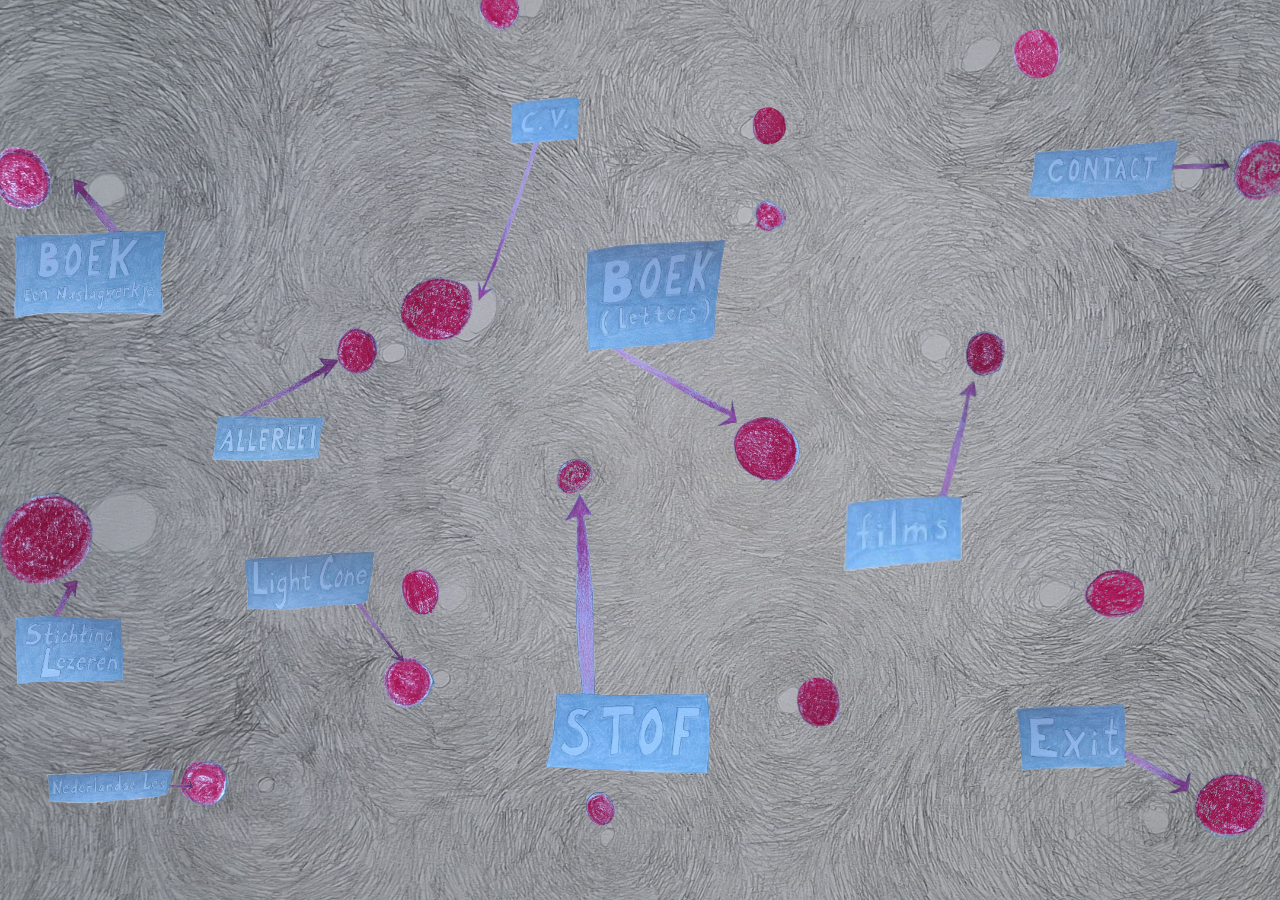
==== commit aca9b36d: "Removed Nav" ====
--- a/index.html
+++ b/index.html
@@ -7,7 +7,7 @@
     <link href="https://cdn.jsdelivr.net/npm/bootstrap@5.3.3/dist/css/bootstrap.min.css" rel="stylesheet">
     <link rel="stylesheet" href="css/style.css" />
   </head>
-  <body>
+  <body><!--
     <nav class="navbar">
     	<div class="container-fluid">
     		<button class="navbar-toggler" type="button" data-bs-toggle="collapse" data-bs-target="#navbarSupportedContent" aria-controls="navbarSupportedContent" aria-expanded="false" aria-label="Toggle navigation">
@@ -49,7 +49,7 @@
     			</ul>
     		</div>
     	</div>
-    </nav>
+    </nav> -->
     <div class="floating-links">
       <a href="#" class="node" data-bs-toggle="modal" data-bs-target="#mediaModal" data-type="video" data-src="https://www.youtube-nocookie.com/embed/t-OnJP_u2HI">
         <div class="tooltips arrow-up"><img src="images/Boek-naslagwerkje.png" alt="Boek-naslagwerkje"></div>
--- a/css/style.css
+++ b/css/style.css
@@ -23,7 +23,7 @@
 .floating-links {
   position: fixed;
   inset: 0;
-  overflow-x: hidden;
+  overflow: hidden;
 }
 
 .floating-links::before {
